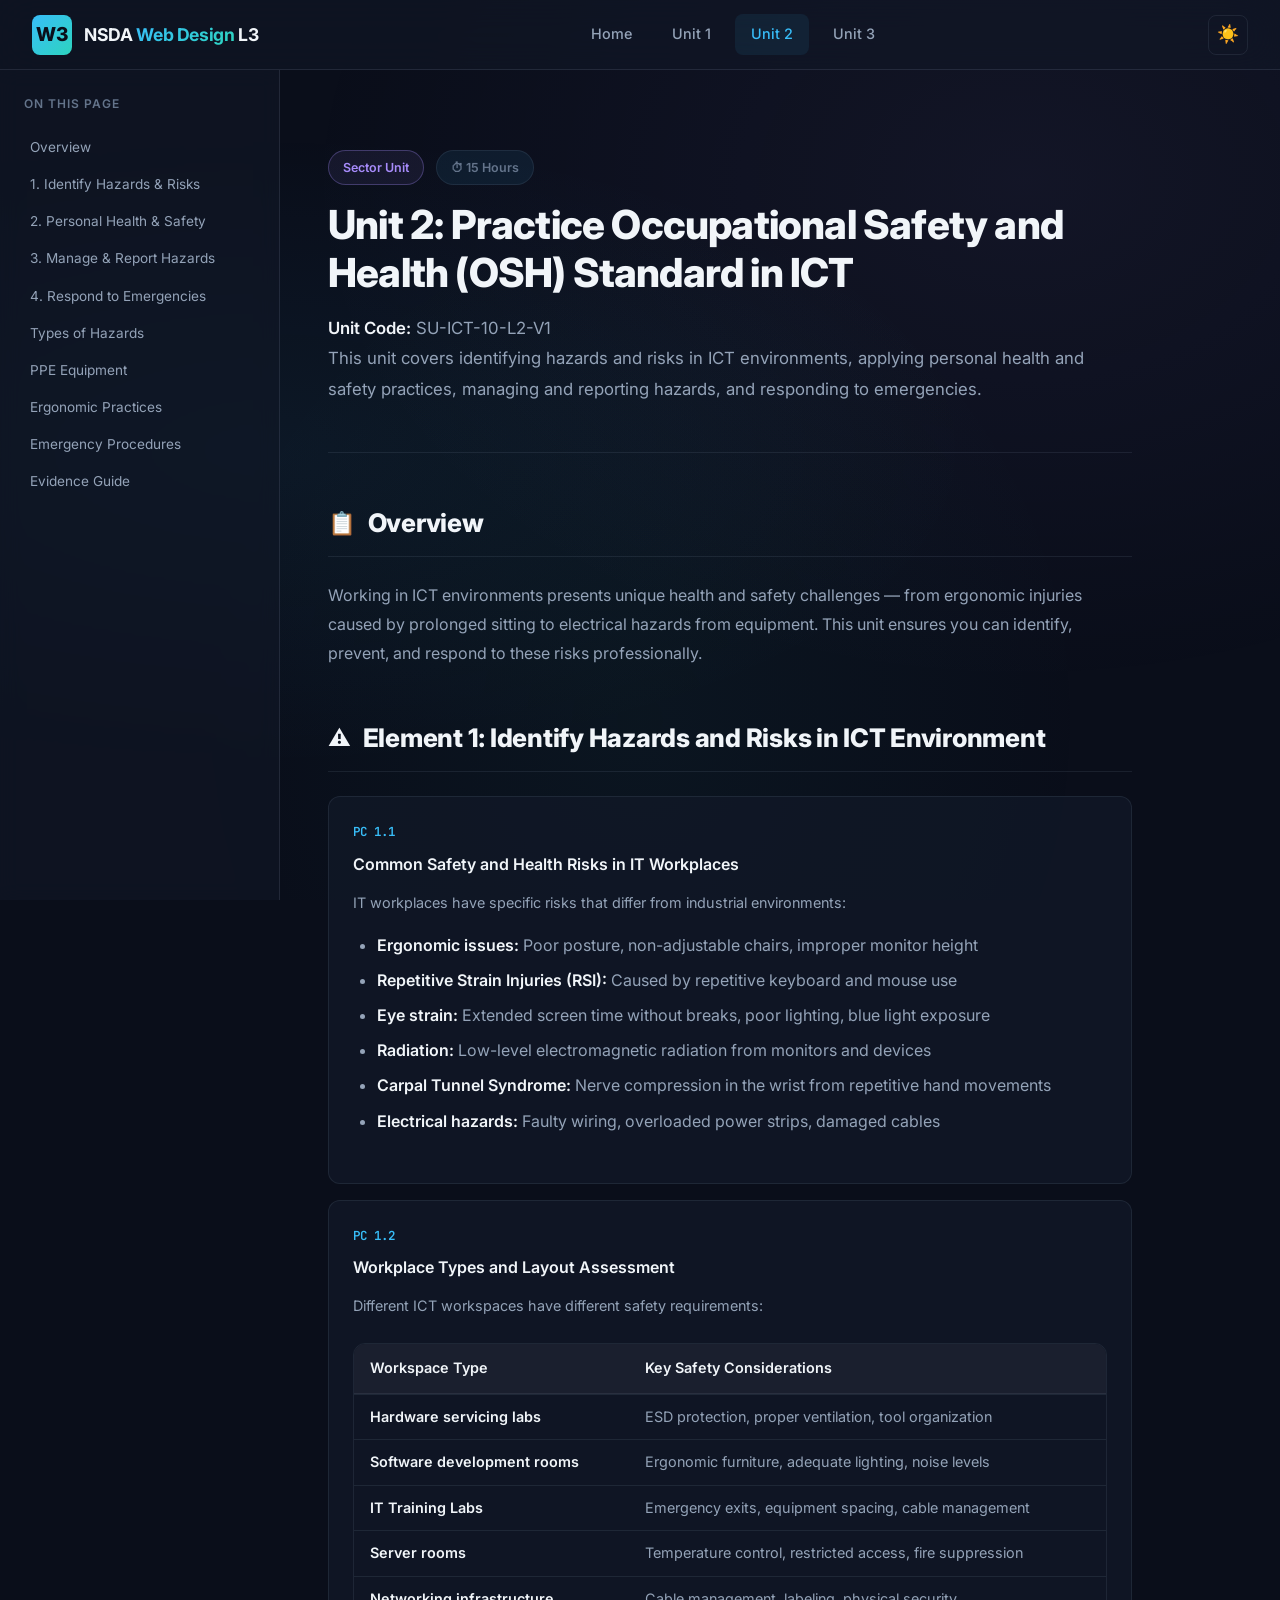
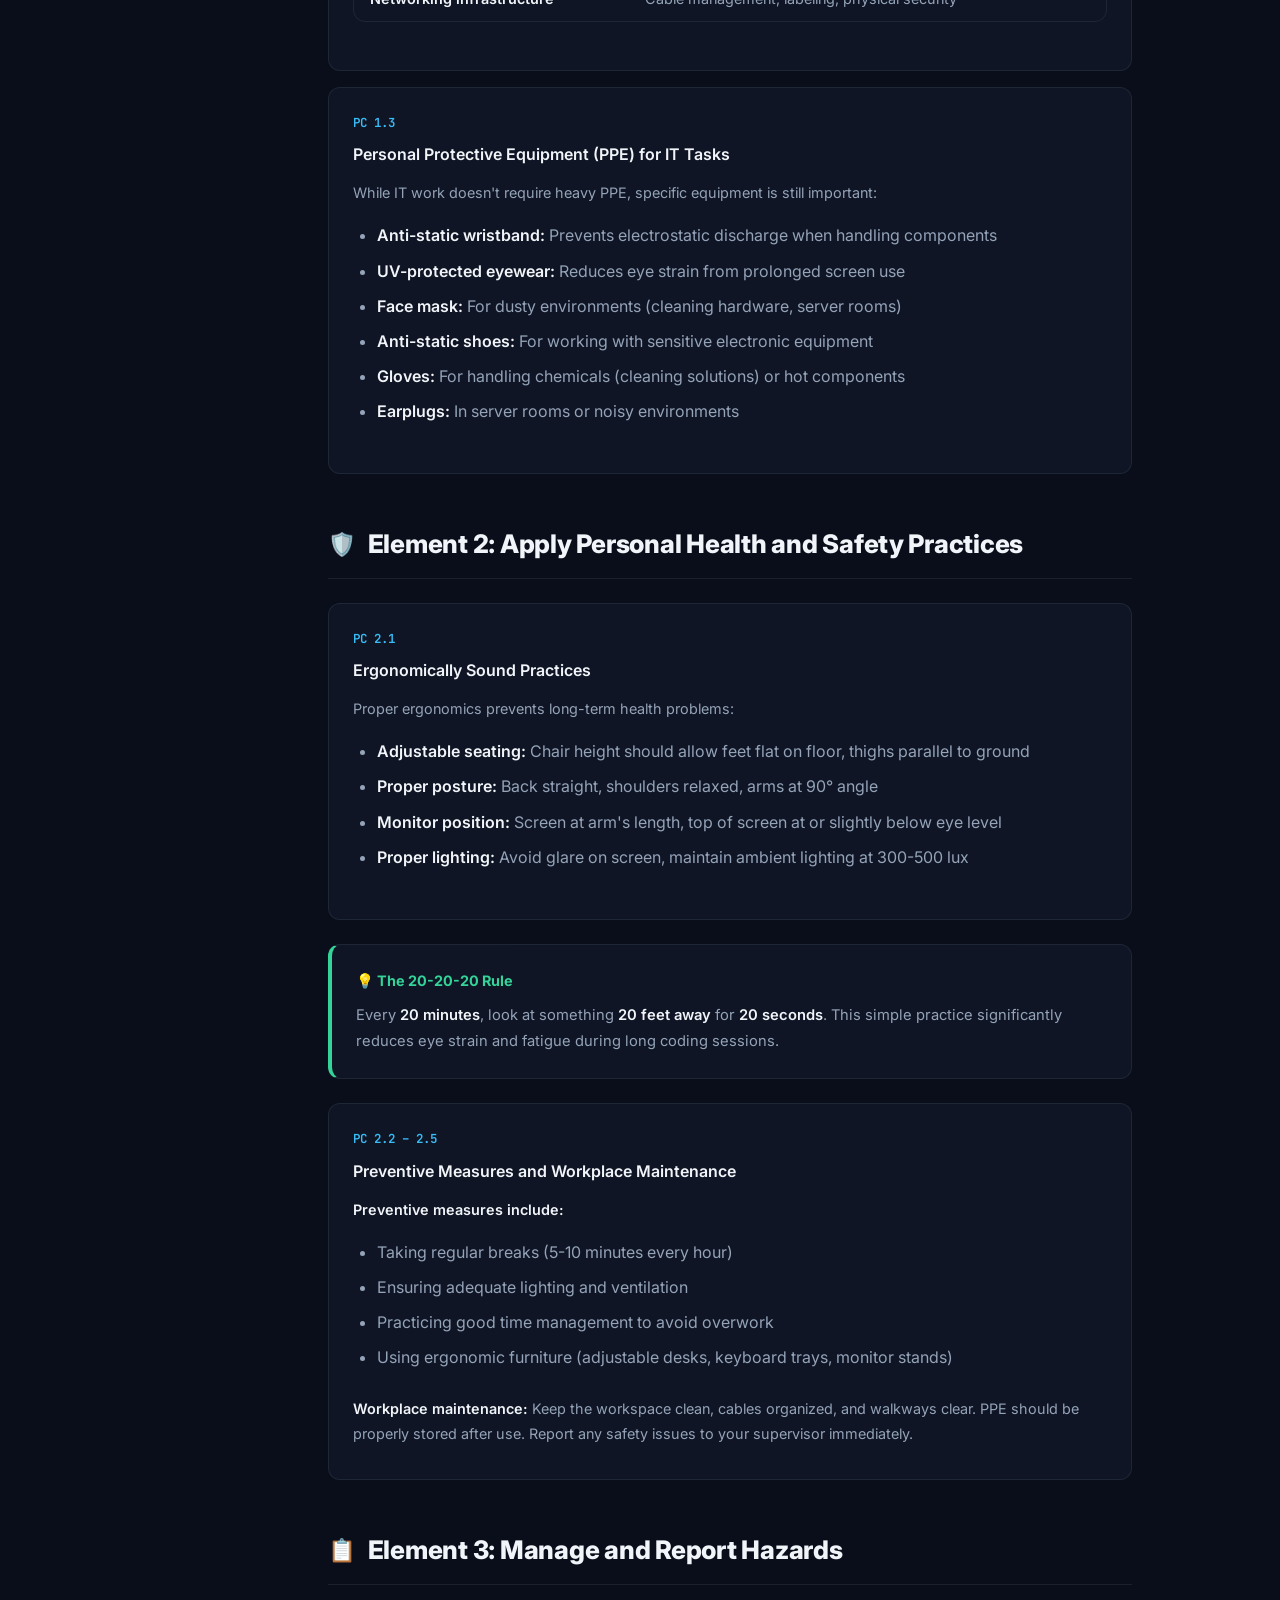
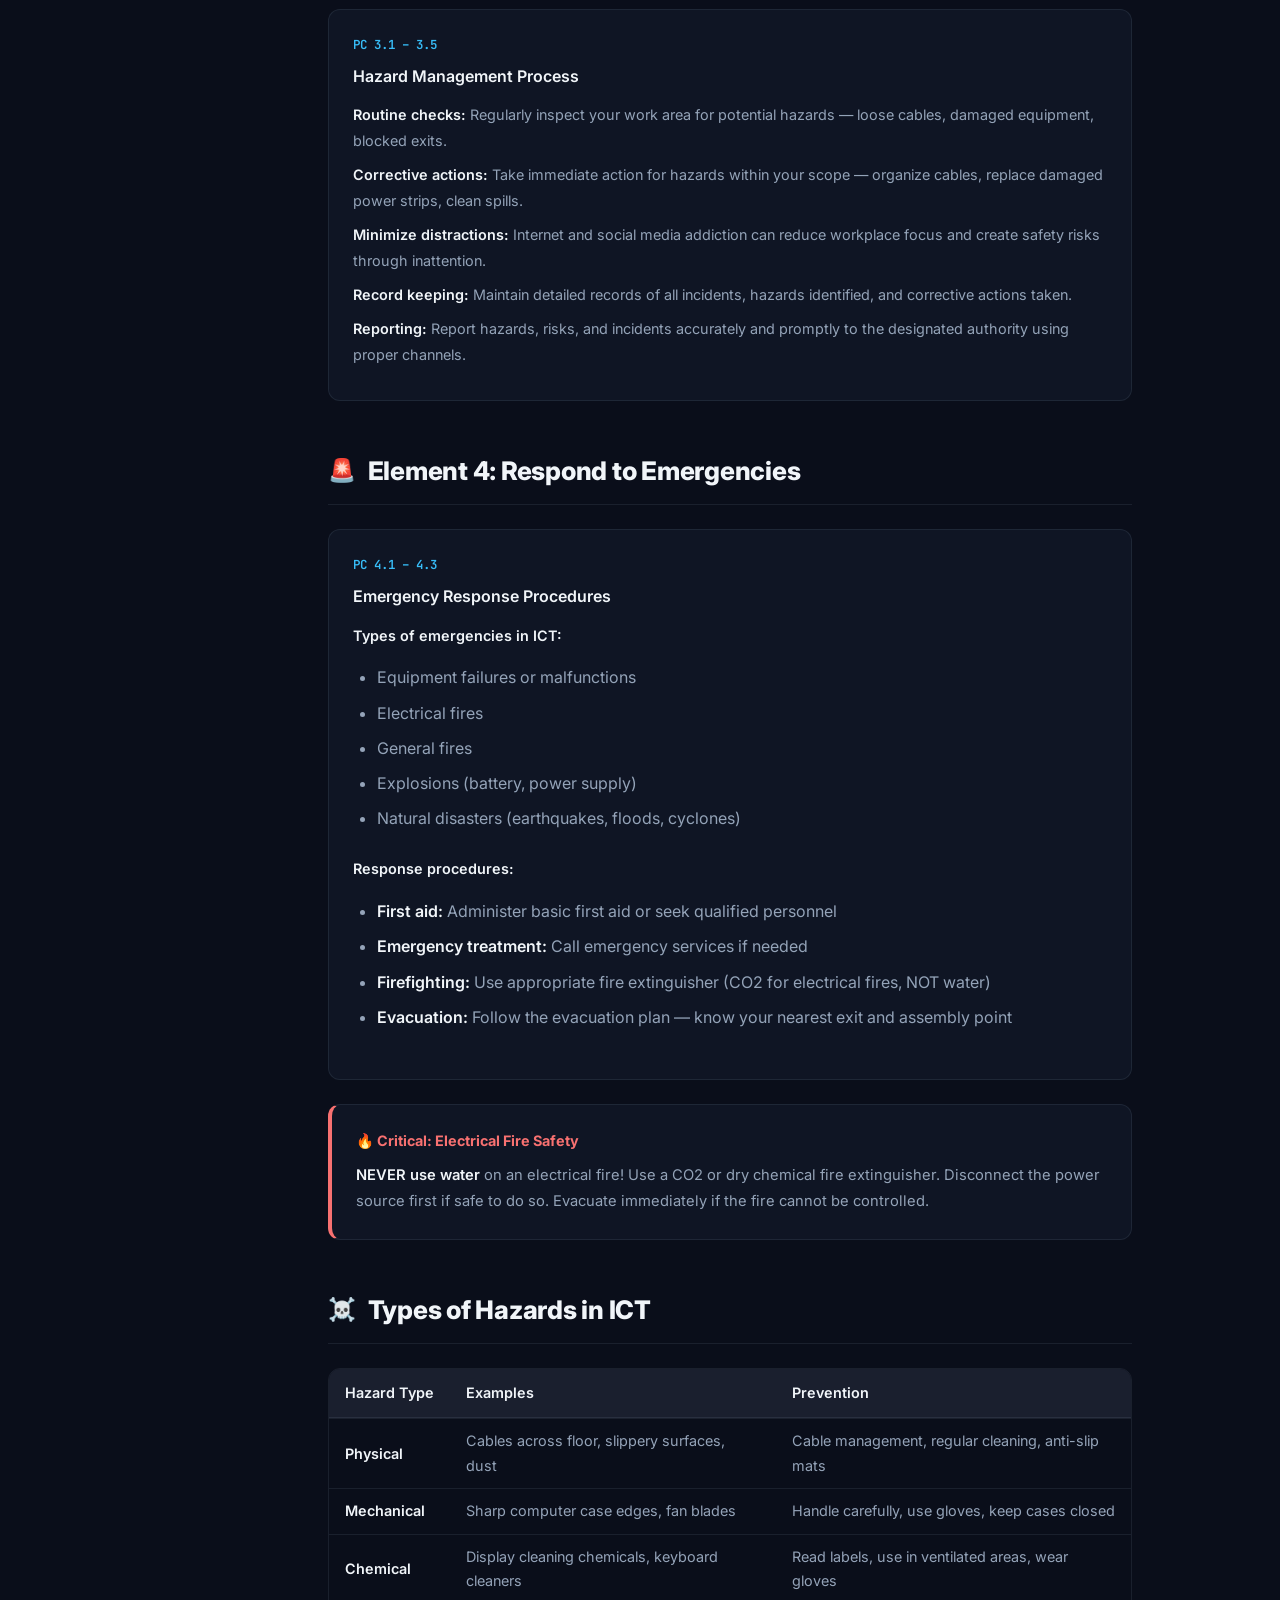
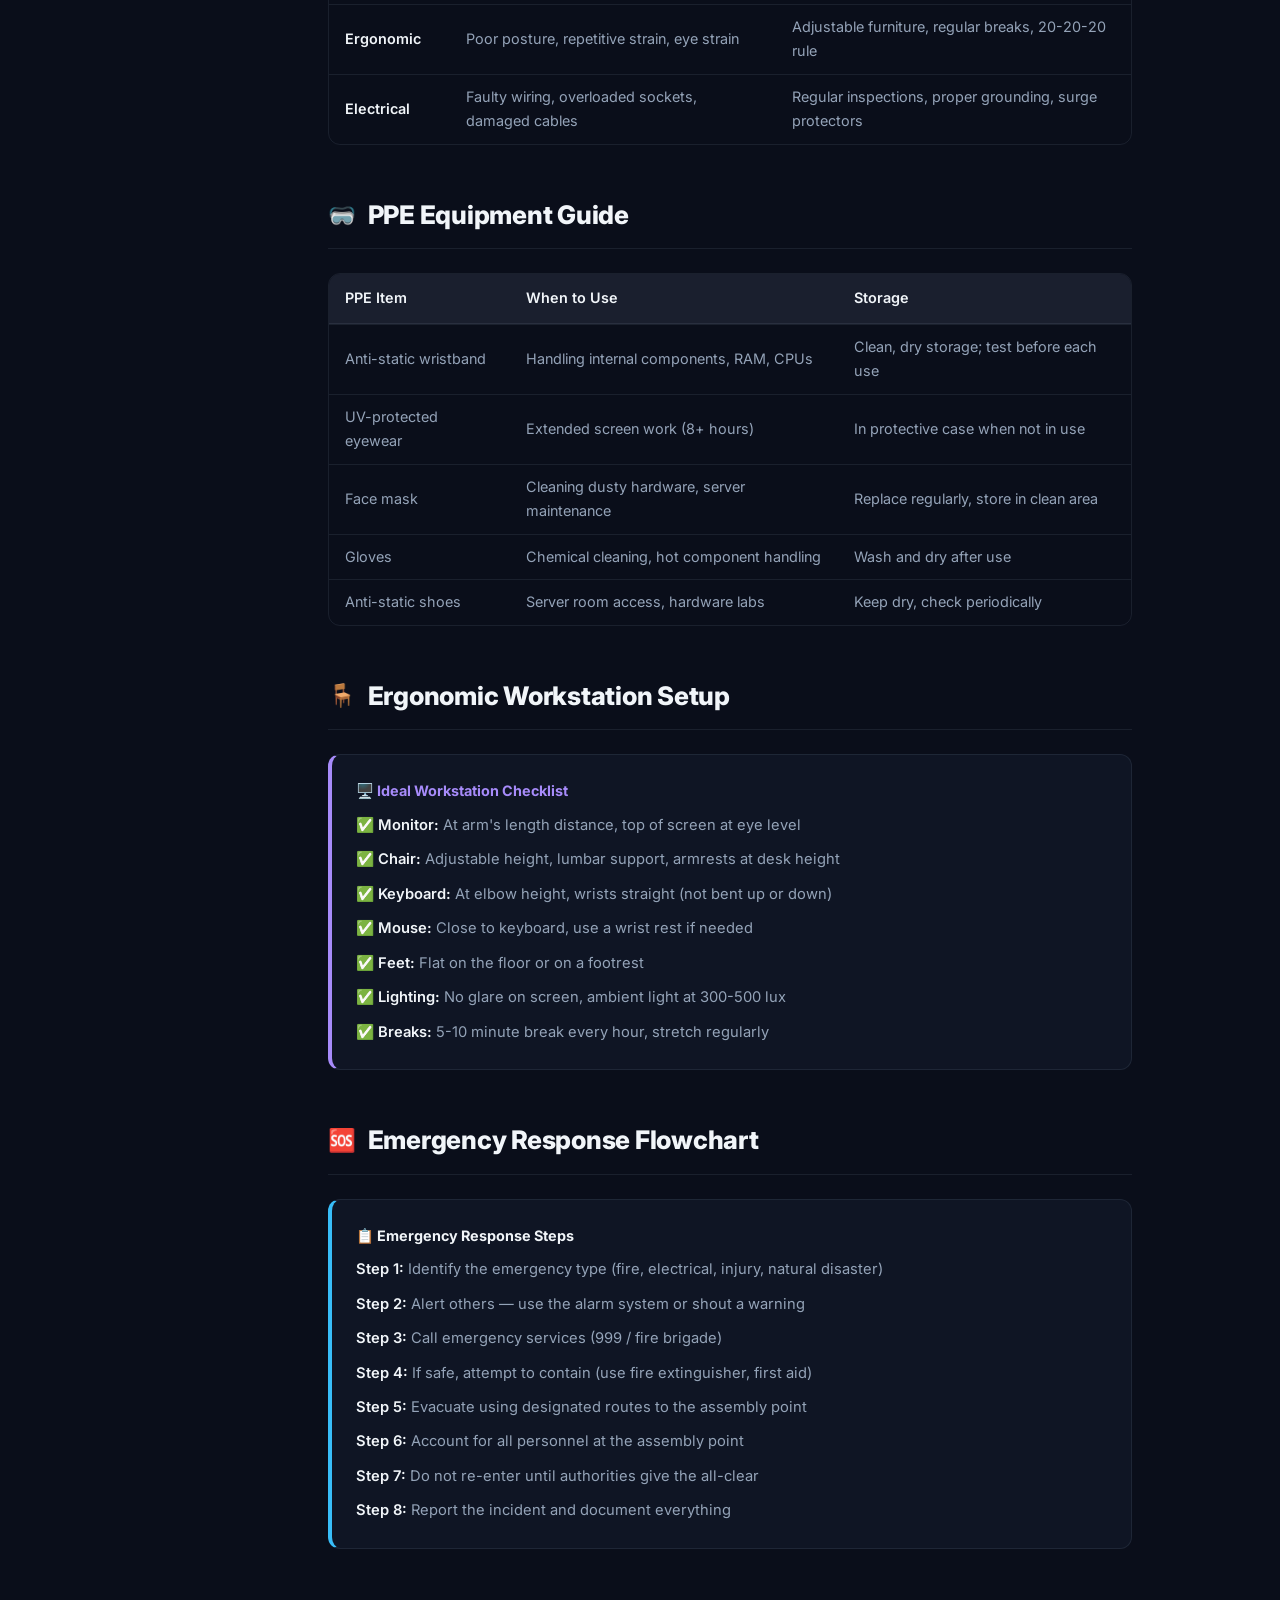
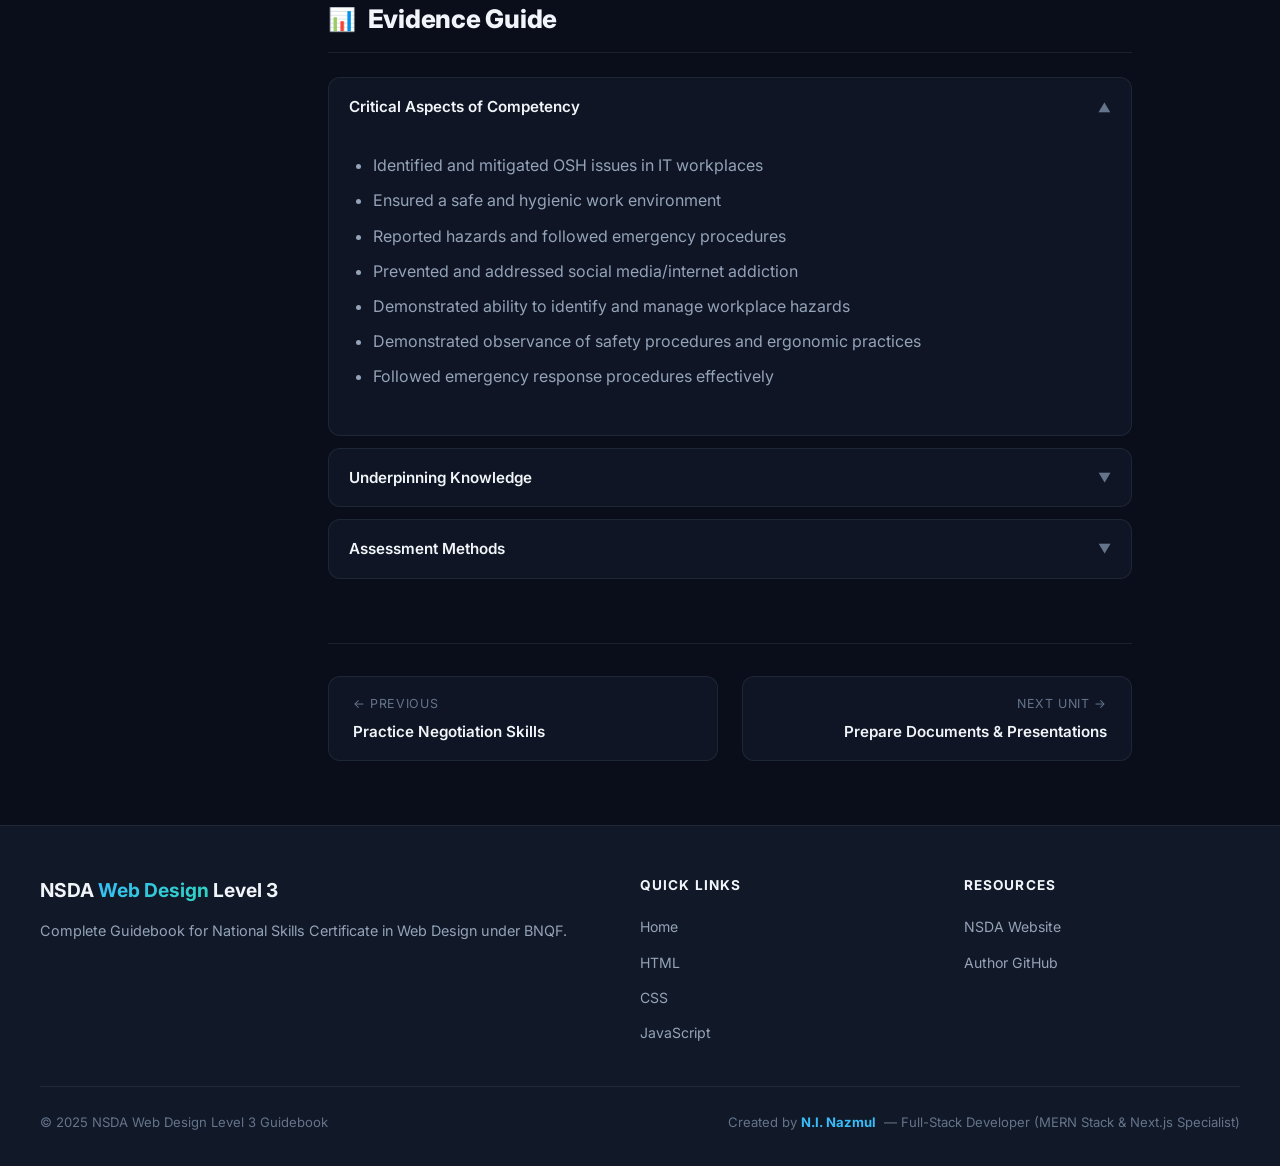
==== unit2-osh.html @ 0d79d7da "feat: initialize NSDA Web Design Level 3 course curriculum with modular HTML/CSS units and supportin" ====
<!DOCTYPE html>
<html lang="en" data-theme="dark">
<head>
  <meta charset="UTF-8">
  <meta name="viewport" content="width=device-width, initial-scale=1.0">
  <meta name="description" content="Unit 2: Practice OSH Standard in ICT — SU-ICT-10-L2-V1. Complete guide on occupational safety, hazards, PPE, and emergency response in ICT workplaces.">
  <title>Unit 2: Practice OSH Standard in ICT — NSDA Web Design L3</title>
  <link rel="stylesheet" href="styles.css">
</head>
<body>
<div id="scroll-progress"></div>
<header class="header">
  <a href="index.html" class="header-logo">
    <div class="header-logo-icon">W3</div>
    <div class="header-logo-text">NSDA <span>Web Design</span> L3</div>
  </a>
  <nav class="header-nav">
    <a href="index.html">Home</a>
    <a href="unit1-negotiation.html">Unit 1</a>
    <a href="unit2-osh.html" class="active">Unit 2</a>
    <a href="unit3-documents.html">Unit 3</a>
  </nav>
  <div style="display:flex;align-items:center;gap:8px;">
    <button class="theme-toggle" id="theme-toggle" aria-label="Toggle theme">🌙</button>
    <button class="hamburger" id="hamburger" aria-label="Menu"><span></span><span></span><span></span></button>
  </div>
</header>
<nav class="mobile-nav" id="mobile-nav">
  <a href="index.html">Home</a>
  <a href="unit1-negotiation.html">Unit 1: Negotiation</a>
  <a href="unit2-osh.html">Unit 2: OSH</a>
  <a href="unit3-documents.html">Unit 3: Documents</a>
  <a href="unit4-visual-design.html">Unit 4: Visual Design</a>
  <a href="unit5-environment.html">Unit 5: Environment</a>
  <a href="unit6-html.html">Unit 6: HTML</a>
  <a href="unit7-css.html">Unit 7: CSS</a>
  <a href="unit8-design-to-web.html">Unit 8: Design to Web</a>
  <a href="unit9-javascript.html">Unit 9: JavaScript</a>
</nav>

<div class="page-layout">
  <aside class="sidebar" id="sidebar">
    <div class="sidebar-title">On This Page</div>
    <nav class="sidebar-nav">
      <a href="#overview">Overview</a>
      <a href="#element1">1. Identify Hazards & Risks</a>
      <a href="#element2">2. Personal Health & Safety</a>
      <a href="#element3">3. Manage & Report Hazards</a>
      <a href="#element4">4. Respond to Emergencies</a>
      <a href="#hazards">Types of Hazards</a>
      <a href="#ppe">PPE Equipment</a>
      <a href="#ergonomics">Ergonomic Practices</a>
      <a href="#emergency">Emergency Procedures</a>
      <a href="#evidence">Evidence Guide</a>
    </nav>
  </aside>

  <div class="page-content">
    <div class="content">

      <div class="unit-header">
        <div class="unit-header-meta">
          <span class="unit-badge badge-sector">Sector Unit</span>
          <span class="unit-badge badge-hours">⏱ 15 Hours</span>
        </div>
        <h1>Unit 2: Practice Occupational Safety and Health (OSH) Standard in ICT</h1>
        <p class="unit-header-desc">
          <strong>Unit Code:</strong> SU-ICT-10-L2-V1<br>
          This unit covers identifying hazards and risks in ICT environments, applying personal health and safety practices, managing and reporting hazards, and responding to emergencies.
        </p>
      </div>

      <h2 id="overview"><span class="icon">📋</span> Overview</h2>
      <p>Working in ICT environments presents unique health and safety challenges — from ergonomic injuries caused by prolonged sitting to electrical hazards from equipment. This unit ensures you can identify, prevent, and respond to these risks professionally.</p>

      <h2 id="element1"><span class="icon">⚠️</span> Element 1: Identify Hazards and Risks in ICT Environment</h2>

      <div class="pc-card">
        <div class="pc-card-id">PC 1.1</div>
        <h4>Common Safety and Health Risks in IT Workplaces</h4>
        <p>IT workplaces have specific risks that differ from industrial environments:</p>
        <ul>
          <li><strong>Ergonomic issues:</strong> Poor posture, non-adjustable chairs, improper monitor height</li>
          <li><strong>Repetitive Strain Injuries (RSI):</strong> Caused by repetitive keyboard and mouse use</li>
          <li><strong>Eye strain:</strong> Extended screen time without breaks, poor lighting, blue light exposure</li>
          <li><strong>Radiation:</strong> Low-level electromagnetic radiation from monitors and devices</li>
          <li><strong>Carpal Tunnel Syndrome:</strong> Nerve compression in the wrist from repetitive hand movements</li>
          <li><strong>Electrical hazards:</strong> Faulty wiring, overloaded power strips, damaged cables</li>
        </ul>
      </div>

      <div class="pc-card">
        <div class="pc-card-id">PC 1.2</div>
        <h4>Workplace Types and Layout Assessment</h4>
        <p>Different ICT workspaces have different safety requirements:</p>
        <div class="table-wrapper">
          <table>
            <thead><tr><th>Workspace Type</th><th>Key Safety Considerations</th></tr></thead>
            <tbody>
              <tr><td><strong>Hardware servicing labs</strong></td><td>ESD protection, proper ventilation, tool organization</td></tr>
              <tr><td><strong>Software development rooms</strong></td><td>Ergonomic furniture, adequate lighting, noise levels</td></tr>
              <tr><td><strong>IT Training Labs</strong></td><td>Emergency exits, equipment spacing, cable management</td></tr>
              <tr><td><strong>Server rooms</strong></td><td>Temperature control, restricted access, fire suppression</td></tr>
              <tr><td><strong>Networking infrastructure</strong></td><td>Cable management, labeling, physical security</td></tr>
            </tbody>
          </table>
        </div>
      </div>

      <div class="pc-card">
        <div class="pc-card-id">PC 1.3</div>
        <h4>Personal Protective Equipment (PPE) for IT Tasks</h4>
        <p>While IT work doesn't require heavy PPE, specific equipment is still important:</p>
        <ul>
          <li><strong>Anti-static wristband:</strong> Prevents electrostatic discharge when handling components</li>
          <li><strong>UV-protected eyewear:</strong> Reduces eye strain from prolonged screen use</li>
          <li><strong>Face mask:</strong> For dusty environments (cleaning hardware, server rooms)</li>
          <li><strong>Anti-static shoes:</strong> For working with sensitive electronic equipment</li>
          <li><strong>Gloves:</strong> For handling chemicals (cleaning solutions) or hot components</li>
          <li><strong>Earplugs:</strong> In server rooms or noisy environments</li>
        </ul>
      </div>

      <h2 id="element2"><span class="icon">🛡️</span> Element 2: Apply Personal Health and Safety Practices</h2>

      <div class="pc-card">
        <div class="pc-card-id">PC 2.1</div>
        <h4>Ergonomically Sound Practices</h4>
        <p>Proper ergonomics prevents long-term health problems:</p>
        <ul>
          <li><strong>Adjustable seating:</strong> Chair height should allow feet flat on floor, thighs parallel to ground</li>
          <li><strong>Proper posture:</strong> Back straight, shoulders relaxed, arms at 90° angle</li>
          <li><strong>Monitor position:</strong> Screen at arm's length, top of screen at or slightly below eye level</li>
          <li><strong>Proper lighting:</strong> Avoid glare on screen, maintain ambient lighting at 300-500 lux</li>
        </ul>
      </div>

      <div class="info-box tip">
        <div class="info-box-title">💡 The 20-20-20 Rule</div>
        <p>Every <strong>20 minutes</strong>, look at something <strong>20 feet away</strong> for <strong>20 seconds</strong>. This simple practice significantly reduces eye strain and fatigue during long coding sessions.</p>
      </div>

      <div class="pc-card">
        <div class="pc-card-id">PC 2.2 – 2.5</div>
        <h4>Preventive Measures and Workplace Maintenance</h4>
        <p><strong>Preventive measures include:</strong></p>
        <ul>
          <li>Taking regular breaks (5-10 minutes every hour)</li>
          <li>Ensuring adequate lighting and ventilation</li>
          <li>Practicing good time management to avoid overwork</li>
          <li>Using ergonomic furniture (adjustable desks, keyboard trays, monitor stands)</li>
        </ul>
        <p><strong>Workplace maintenance:</strong> Keep the workspace clean, cables organized, and walkways clear. PPE should be properly stored after use. Report any safety issues to your supervisor immediately.</p>
      </div>

      <h2 id="element3"><span class="icon">📋</span> Element 3: Manage and Report Hazards</h2>

      <div class="pc-card">
        <div class="pc-card-id">PC 3.1 – 3.5</div>
        <h4>Hazard Management Process</h4>
        <p><strong>Routine checks:</strong> Regularly inspect your work area for potential hazards — loose cables, damaged equipment, blocked exits.</p>
        <p><strong>Corrective actions:</strong> Take immediate action for hazards within your scope — organize cables, replace damaged power strips, clean spills.</p>
        <p><strong>Minimize distractions:</strong> Internet and social media addiction can reduce workplace focus and create safety risks through inattention.</p>
        <p><strong>Record keeping:</strong> Maintain detailed records of all incidents, hazards identified, and corrective actions taken.</p>
        <p><strong>Reporting:</strong> Report hazards, risks, and incidents accurately and promptly to the designated authority using proper channels.</p>
      </div>

      <h2 id="element4"><span class="icon">🚨</span> Element 4: Respond to Emergencies</h2>

      <div class="pc-card">
        <div class="pc-card-id">PC 4.1 – 4.3</div>
        <h4>Emergency Response Procedures</h4>
        <p><strong>Types of emergencies in ICT:</strong></p>
        <ul>
          <li>Equipment failures or malfunctions</li>
          <li>Electrical fires</li>
          <li>General fires</li>
          <li>Explosions (battery, power supply)</li>
          <li>Natural disasters (earthquakes, floods, cyclones)</li>
        </ul>
        <p><strong>Response procedures:</strong></p>
        <ul>
          <li><strong>First aid:</strong> Administer basic first aid or seek qualified personnel</li>
          <li><strong>Emergency treatment:</strong> Call emergency services if needed</li>
          <li><strong>Firefighting:</strong> Use appropriate fire extinguisher (CO2 for electrical fires, NOT water)</li>
          <li><strong>Evacuation:</strong> Follow the evacuation plan — know your nearest exit and assembly point</li>
        </ul>
      </div>

      <div class="info-box important">
        <div class="info-box-title">🔥 Critical: Electrical Fire Safety</div>
        <p><strong>NEVER use water</strong> on an electrical fire! Use a CO2 or dry chemical fire extinguisher. Disconnect the power source first if safe to do so. Evacuate immediately if the fire cannot be controlled.</p>
      </div>

      <h2 id="hazards"><span class="icon">☠️</span> Types of Hazards in ICT</h2>
      <div class="table-wrapper">
        <table>
          <thead><tr><th>Hazard Type</th><th>Examples</th><th>Prevention</th></tr></thead>
          <tbody>
            <tr><td><strong>Physical</strong></td><td>Cables across floor, slippery surfaces, dust</td><td>Cable management, regular cleaning, anti-slip mats</td></tr>
            <tr><td><strong>Mechanical</strong></td><td>Sharp computer case edges, fan blades</td><td>Handle carefully, use gloves, keep cases closed</td></tr>
            <tr><td><strong>Chemical</strong></td><td>Display cleaning chemicals, keyboard cleaners</td><td>Read labels, use in ventilated areas, wear gloves</td></tr>
            <tr><td><strong>Ergonomic</strong></td><td>Poor posture, repetitive strain, eye strain</td><td>Adjustable furniture, regular breaks, 20-20-20 rule</td></tr>
            <tr><td><strong>Electrical</strong></td><td>Faulty wiring, overloaded sockets, damaged cables</td><td>Regular inspections, proper grounding, surge protectors</td></tr>
          </tbody>
        </table>
      </div>

      <h2 id="ppe"><span class="icon">🥽</span> PPE Equipment Guide</h2>
      <div class="table-wrapper">
        <table>
          <thead><tr><th>PPE Item</th><th>When to Use</th><th>Storage</th></tr></thead>
          <tbody>
            <tr><td>Anti-static wristband</td><td>Handling internal components, RAM, CPUs</td><td>Clean, dry storage; test before each use</td></tr>
            <tr><td>UV-protected eyewear</td><td>Extended screen work (8+ hours)</td><td>In protective case when not in use</td></tr>
            <tr><td>Face mask</td><td>Cleaning dusty hardware, server maintenance</td><td>Replace regularly, store in clean area</td></tr>
            <tr><td>Gloves</td><td>Chemical cleaning, hot component handling</td><td>Wash and dry after use</td></tr>
            <tr><td>Anti-static shoes</td><td>Server room access, hardware labs</td><td>Keep dry, check periodically</td></tr>
          </tbody>
        </table>
      </div>

      <h2 id="ergonomics"><span class="icon">🪑</span> Ergonomic Workstation Setup</h2>
      <div class="info-box example">
        <div class="info-box-title">🖥️ Ideal Workstation Checklist</div>
        <p>✅ <strong>Monitor:</strong> At arm's length distance, top of screen at eye level</p>
        <p>✅ <strong>Chair:</strong> Adjustable height, lumbar support, armrests at desk height</p>
        <p>✅ <strong>Keyboard:</strong> At elbow height, wrists straight (not bent up or down)</p>
        <p>✅ <strong>Mouse:</strong> Close to keyboard, use a wrist rest if needed</p>
        <p>✅ <strong>Feet:</strong> Flat on the floor or on a footrest</p>
        <p>✅ <strong>Lighting:</strong> No glare on screen, ambient light at 300-500 lux</p>
        <p>✅ <strong>Breaks:</strong> 5-10 minute break every hour, stretch regularly</p>
      </div>

      <h2 id="emergency"><span class="icon">🆘</span> Emergency Response Flowchart</h2>
      <div class="info-box">
        <div class="info-box-title">📋 Emergency Response Steps</div>
        <p><strong>Step 1:</strong> Identify the emergency type (fire, electrical, injury, natural disaster)</p>
        <p><strong>Step 2:</strong> Alert others — use the alarm system or shout a warning</p>
        <p><strong>Step 3:</strong> Call emergency services (999 / fire brigade)</p>
        <p><strong>Step 4:</strong> If safe, attempt to contain (use fire extinguisher, first aid)</p>
        <p><strong>Step 5:</strong> Evacuate using designated routes to the assembly point</p>
        <p><strong>Step 6:</strong> Account for all personnel at the assembly point</p>
        <p><strong>Step 7:</strong> Do not re-enter until authorities give the all-clear</p>
        <p><strong>Step 8:</strong> Report the incident and document everything</p>
      </div>

      <h2 id="evidence"><span class="icon">📊</span> Evidence Guide</h2>
      <div class="accordion">
        <div class="accordion-item open">
          <div class="accordion-header"><span>Critical Aspects of Competency</span><span class="arrow">▼</span></div>
          <div class="accordion-body"><div class="accordion-body-inner">
            <ul>
              <li>Identified and mitigated OSH issues in IT workplaces</li>
              <li>Ensured a safe and hygienic work environment</li>
              <li>Reported hazards and followed emergency procedures</li>
              <li>Prevented and addressed social media/internet addiction</li>
              <li>Demonstrated ability to identify and manage workplace hazards</li>
              <li>Demonstrated observance of safety procedures and ergonomic practices</li>
              <li>Followed emergency response procedures effectively</li>
            </ul>
          </div></div>
        </div>
        <div class="accordion-item">
          <div class="accordion-header"><span>Underpinning Knowledge</span><span class="arrow">▼</span></div>
          <div class="accordion-body"><div class="accordion-body-inner">
            <ul>
              <li>OSH policies, regulations, and standards for IT workplaces</li>
              <li>Common hazards in IT environments</li>
              <li>Emergency response procedures and safety protocols</li>
              <li>Principles of Occupational Safety and Health (OSH)</li>
              <li>Workplace safety regulations and organizational policies</li>
            </ul>
          </div></div>
        </div>
        <div class="accordion-item">
          <div class="accordion-header"><span>Assessment Methods</span><span class="arrow">▼</span></div>
          <div class="accordion-body"><div class="accordion-body-inner">
            <ul>
              <li>Written Test</li>
              <li>Demonstration with oral questioning</li>
              <li>On-the-job observation</li>
            </ul>
          </div></div>
        </div>
      </div>

      <div class="unit-nav">
        <a href="unit1-negotiation.html">
          <span class="unit-nav-label">← Previous</span>
          <span class="unit-nav-title">Practice Negotiation Skills</span>
        </a>
        <a href="unit3-documents.html">
          <span class="unit-nav-label">Next Unit →</span>
          <span class="unit-nav-title">Prepare Documents & Presentations</span>
        </a>
      </div>

    </div>
  </div>
</div>

<footer class="footer">
  <div class="footer-content">
    <div class="footer-brand">
      <h3>NSDA <span>Web Design</span> Level 3</h3>
      <p>Complete Guidebook for National Skills Certificate in Web Design under BNQF.</p>
    </div>
    <div><h4>Quick Links</h4><ul class="footer-links"><li><a href="index.html">Home</a></li><li><a href="unit6-html.html">HTML</a></li><li><a href="unit7-css.html">CSS</a></li><li><a href="unit9-javascript.html">JavaScript</a></li></ul></div>
    <div><h4>Resources</h4><ul class="footer-links"><li><a href="https://nsda.gov.bd" target="_blank">NSDA Website</a></li><li><a href="https://github.com/ninazmul" target="_blank">Author GitHub</a></li></ul></div>
  </div>
  <div class="footer-bottom">
    <span>© 2025 NSDA Web Design Level 3 Guidebook</span>
    <div class="footer-author">
      <span>Created by <a href="https://github.com/ninazmul" target="_blank"><strong>N.I. Nazmul</strong></a></span>
      <span>— Full-Stack Developer (MERN Stack & Next.js Specialist)</span>
    </div>
  </div>
</footer>
<button class="back-to-top" id="back-to-top" aria-label="Back to top">↑</button>
<script src="script.js"></script>
</body>
</html>
---- styles.css ----
/* ============================================
   NSDA Web Design Level 3 — Guidebook
   Design System & Styles
   Author: N.I. Nazmul
   ============================================ */

@import url('https://fonts.googleapis.com/css2?family=Inter:wght@300;400;500;600;700;800;900&family=JetBrains+Mono:wght@400;500;600&display=swap');

/* --- CSS Custom Properties (Design Tokens) --- */
:root {
  /* Colors - Dark Theme */
  --bg-primary: #0a0e1a;
  --bg-secondary: #111827;
  --bg-card: rgba(17, 24, 39, 0.8);
  --bg-glass: rgba(17, 24, 39, 0.6);
  --bg-code: #1a1f2e;
  --bg-hover: rgba(56, 189, 248, 0.08);

  --text-primary: #f1f5f9;
  --text-secondary: #94a3b8;
  --text-muted: #64748b;
  --text-code: #e2e8f0;

  --accent-cyan: #38bdf8;
  --accent-teal: #2dd4bf;
  --accent-amber: #fbbf24;
  --accent-purple: #a78bfa;
  --accent-pink: #f472b6;
  --accent-green: #34d399;
  --accent-red: #f87171;
  --accent-orange: #fb923c;

  --gradient-primary: linear-gradient(135deg, #38bdf8, #2dd4bf);
  --gradient-hero: linear-gradient(135deg, #0f172a 0%, #1e1b4b 50%, #0f172a 100%);
  --gradient-card: linear-gradient(135deg, rgba(56, 189, 248, 0.1), rgba(45, 212, 191, 0.05));
  --gradient-accent: linear-gradient(90deg, #38bdf8, #a78bfa, #f472b6);

  --border-color: rgba(148, 163, 184, 0.12);
  --border-glass: rgba(148, 163, 184, 0.15);

  --shadow-sm: 0 2px 8px rgba(0, 0, 0, 0.3);
  --shadow-md: 0 4px 20px rgba(0, 0, 0, 0.4);
  --shadow-lg: 0 8px 40px rgba(0, 0, 0, 0.5);
  --shadow-glow: 0 0 30px rgba(56, 189, 248, 0.15);

  --radius-sm: 8px;
  --radius-md: 12px;
  --radius-lg: 16px;
  --radius-xl: 24px;

  --font-body: 'Inter', -apple-system, BlinkMacSystemFont, sans-serif;
  --font-mono: 'JetBrains Mono', 'Fira Code', monospace;

  --transition-fast: 0.2s ease;
  --transition-normal: 0.3s ease;
  --transition-slow: 0.5s ease;

  --sidebar-width: 280px;
  --header-height: 70px;
}

/* Light theme overrides */
[data-theme="light"] {
  --bg-primary: #f8fafc;
  --bg-secondary: #ffffff;
  --bg-card: rgba(255, 255, 255, 0.9);
  --bg-glass: rgba(255, 255, 255, 0.7);
  --bg-code: #f1f5f9;
  --bg-hover: rgba(56, 189, 248, 0.06);

  --text-primary: #0f172a;
  --text-secondary: #475569;
  --text-muted: #94a3b8;
  --text-code: #1e293b;

  --border-color: rgba(148, 163, 184, 0.25);
  --border-glass: rgba(148, 163, 184, 0.2);

  --shadow-sm: 0 2px 8px rgba(0, 0, 0, 0.06);
  --shadow-md: 0 4px 20px rgba(0, 0, 0, 0.08);
  --shadow-lg: 0 8px 40px rgba(0, 0, 0, 0.1);
  --shadow-glow: 0 0 30px rgba(56, 189, 248, 0.08);

  --gradient-hero: linear-gradient(135deg, #f8fafc 0%, #e0e7ff 50%, #f8fafc 100%);
}

/* --- Reset & Base --- */
*,
*::before,
*::after {
  margin: 0;
  padding: 0;
  box-sizing: border-box;
}

html {
  scroll-behavior: smooth;
  font-size: 16px;
  scroll-padding-top: calc(var(--header-height) + 20px);
}

body {
  font-family: var(--font-body);
  background: var(--bg-primary);
  color: var(--text-primary);
  line-height: 1.7;
  min-height: 100vh;
  overflow-x: hidden;
  -webkit-font-smoothing: antialiased;
}

/* Animated background */
body::before {
  content: '';
  position: fixed;
  top: 0;
  left: 0;
  width: 100%;
  height: 100%;
  background:
    radial-gradient(ellipse at 20% 50%, rgba(56, 189, 248, 0.06) 0%, transparent 50%),
    radial-gradient(ellipse at 80% 20%, rgba(167, 139, 250, 0.06) 0%, transparent 50%),
    radial-gradient(ellipse at 50% 80%, rgba(45, 212, 191, 0.04) 0%, transparent 50%);
  pointer-events: none;
  z-index: 0;
}

/* --- Scroll Progress Bar --- */
#scroll-progress {
  position: fixed;
  top: 0;
  left: 0;
  height: 3px;
  background: var(--gradient-primary);
  z-index: 10000;
  transition: width 0.1s linear;
  border-radius: 0 2px 2px 0;
}

/* --- Header / Navigation --- */
.header {
  position: fixed;
  top: 0;
  left: 0;
  right: 0;
  height: var(--header-height);
  background: var(--bg-glass);
  backdrop-filter: blur(20px);
  -webkit-backdrop-filter: blur(20px);
  border-bottom: 1px solid var(--border-glass);
  z-index: 1000;
  display: flex;
  align-items: center;
  justify-content: space-between;
  padding: 0 2rem;
}

.header-logo {
  display: flex;
  align-items: center;
  gap: 12px;
  text-decoration: none;
  color: var(--text-primary);
}

.header-logo-icon {
  width: 40px;
  height: 40px;
  background: var(--gradient-primary);
  border-radius: var(--radius-sm);
  display: flex;
  align-items: center;
  justify-content: center;
  font-size: 1.2rem;
  font-weight: 800;
  color: #0a0e1a;
}

.header-logo-text {
  font-size: 1.1rem;
  font-weight: 700;
  letter-spacing: -0.02em;
}

.header-logo-text span {
  background: var(--gradient-primary);
  -webkit-background-clip: text;
  -webkit-text-fill-color: transparent;
  background-clip: text;
}

.header-nav {
  display: flex;
  align-items: center;
  gap: 8px;
}

.header-nav a {
  color: var(--text-secondary);
  text-decoration: none;
  padding: 8px 16px;
  border-radius: var(--radius-sm);
  font-size: 0.9rem;
  font-weight: 500;
  transition: all var(--transition-fast);
}

.header-nav a:hover,
.header-nav a.active {
  color: var(--accent-cyan);
  background: var(--bg-hover);
}

.theme-toggle {
  width: 40px;
  height: 40px;
  border: 1px solid var(--border-color);
  border-radius: var(--radius-sm);
  background: transparent;
  color: var(--text-secondary);
  cursor: pointer;
  display: flex;
  align-items: center;
  justify-content: center;
  font-size: 1.1rem;
  transition: all var(--transition-fast);
}

.theme-toggle:hover {
  border-color: var(--accent-cyan);
  color: var(--accent-cyan);
  background: var(--bg-hover);
}

.hamburger {
  display: none;
  flex-direction: column;
  gap: 5px;
  background: none;
  border: none;
  cursor: pointer;
  padding: 8px;
}

.hamburger span {
  width: 24px;
  height: 2px;
  background: var(--text-primary);
  border-radius: 2px;
  transition: all var(--transition-normal);
}

/* --- Mobile Nav --- */
.mobile-nav {
  display: none;
  position: fixed;
  top: var(--header-height);
  left: 0;
  right: 0;
  background: var(--bg-glass);
  backdrop-filter: blur(20px);
  -webkit-backdrop-filter: blur(20px);
  border-bottom: 1px solid var(--border-glass);
  padding: 1rem;
  z-index: 999;
  flex-direction: column;
  gap: 4px;
}

.mobile-nav.active {
  display: flex;
}

.mobile-nav a {
  color: var(--text-secondary);
  text-decoration: none;
  padding: 12px 16px;
  border-radius: var(--radius-sm);
  font-size: 0.95rem;
  font-weight: 500;
  transition: all var(--transition-fast);
}

.mobile-nav a:hover {
  color: var(--accent-cyan);
  background: var(--bg-hover);
}

/* --- Main Layout --- */
.main-content {
  margin-top: var(--header-height);
  position: relative;
  z-index: 1;
}

/* --- Unit Page Layout (with sidebar) --- */
.page-layout {
  display: flex;
  margin-top: var(--header-height);
  min-height: calc(100vh - var(--header-height));
  position: relative;
  z-index: 1;
}

.sidebar {
  width: var(--sidebar-width);
  position: fixed;
  top: var(--header-height);
  left: 0;
  bottom: 0;
  overflow-y: auto;
  padding: 1.5rem 1rem;
  background: var(--bg-glass);
  backdrop-filter: blur(10px);
  border-right: 1px solid var(--border-glass);
  z-index: 100;
}

.sidebar::-webkit-scrollbar {
  width: 4px;
}

.sidebar::-webkit-scrollbar-thumb {
  background: var(--border-color);
  border-radius: 4px;
}

.sidebar-title {
  font-size: 0.75rem;
  font-weight: 600;
  text-transform: uppercase;
  letter-spacing: 0.08em;
  color: var(--text-muted);
  margin-bottom: 1rem;
  padding: 0 0.5rem;
}

.sidebar-nav a {
  display: block;
  color: var(--text-secondary);
  text-decoration: none;
  padding: 8px 12px;
  border-radius: var(--radius-sm);
  font-size: 0.85rem;
  line-height: 1.4;
  margin-bottom: 2px;
  transition: all var(--transition-fast);
  border-left: 2px solid transparent;
}

.sidebar-nav a:hover {
  color: var(--text-primary);
  background: var(--bg-hover);
  border-left-color: var(--accent-cyan);
}

.sidebar-nav a.active {
  color: var(--accent-cyan);
  background: var(--bg-hover);
  border-left-color: var(--accent-cyan);
  font-weight: 500;
}

.sidebar-nav a.sub-link {
  padding-left: 28px;
  font-size: 0.82rem;
}

.page-content {
  flex: 1;
  margin-left: var(--sidebar-width);
  padding: 2rem 3rem 4rem;
  max-width: 900px;
}

/* --- Hero Section (Home) --- */
.hero {
  padding: 6rem 2rem 4rem;
  text-align: center;
  background: var(--gradient-hero);
  position: relative;
  overflow: hidden;
}

.hero::before {
  content: '';
  position: absolute;
  top: -50%;
  left: -50%;
  width: 200%;
  height: 200%;
  background: radial-gradient(circle at 30% 40%, rgba(56, 189, 248, 0.08) 0%, transparent 40%),
              radial-gradient(circle at 70% 60%, rgba(167, 139, 250, 0.06) 0%, transparent 40%);
  animation: heroGlow 15s ease-in-out infinite alternate;
}

@keyframes heroGlow {
  0% { transform: translate(0, 0); }
  100% { transform: translate(-5%, 5%); }
}

.hero-badge {
  display: inline-flex;
  align-items: center;
  gap: 8px;
  background: var(--bg-glass);
  backdrop-filter: blur(10px);
  border: 1px solid var(--border-glass);
  padding: 8px 20px;
  border-radius: 50px;
  font-size: 0.85rem;
  color: var(--accent-cyan);
  font-weight: 500;
  margin-bottom: 2rem;
  position: relative;
}

.hero-badge::before {
  content: '';
  width: 8px;
  height: 8px;
  background: var(--accent-green);
  border-radius: 50%;
  animation: pulse 2s ease-in-out infinite;
}

@keyframes pulse {
  0%, 100% { opacity: 1; transform: scale(1); }
  50% { opacity: 0.5; transform: scale(1.3); }
}

.hero h1 {
  font-size: clamp(2.5rem, 6vw, 4rem);
  font-weight: 900;
  letter-spacing: -0.03em;
  line-height: 1.1;
  margin-bottom: 1.5rem;
  position: relative;
}

.hero h1 .gradient-text {
  background: var(--gradient-accent);
  -webkit-background-clip: text;
  -webkit-text-fill-color: transparent;
  background-clip: text;
  background-size: 200% auto;
  animation: shimmer 4s linear infinite;
}

@keyframes shimmer {
  0% { background-position: 0% center; }
  100% { background-position: 200% center; }
}

.hero-subtitle {
  font-size: 1.2rem;
  color: var(--text-secondary);
  max-width: 650px;
  margin: 0 auto 2rem;
  line-height: 1.6;
  position: relative;
}

.hero-stats {
  display: flex;
  justify-content: center;
  gap: 3rem;
  margin-top: 3rem;
  position: relative;
}

.hero-stat {
  text-align: center;
}

.hero-stat-value {
  font-size: 2.5rem;
  font-weight: 800;
  background: var(--gradient-primary);
  -webkit-background-clip: text;
  -webkit-text-fill-color: transparent;
  background-clip: text;
}

.hero-stat-label {
  font-size: 0.85rem;
  color: var(--text-muted);
  margin-top: 4px;
}

/* Author info card in hero */
.author-card {
  display: inline-flex;
  align-items: center;
  gap: 16px;
  background: var(--bg-glass);
  backdrop-filter: blur(10px);
  border: 1px solid var(--border-glass);
  padding: 16px 28px;
  border-radius: var(--radius-lg);
  margin-top: 2.5rem;
  position: relative;
  transition: all var(--transition-normal);
}

.author-card:hover {
  border-color: var(--accent-cyan);
  box-shadow: var(--shadow-glow);
}

.author-avatar {
  width: 48px;
  height: 48px;
  background: var(--gradient-primary);
  border-radius: 50%;
  display: flex;
  align-items: center;
  justify-content: center;
  font-size: 1.3rem;
  font-weight: 800;
  color: #0a0e1a;
  flex-shrink: 0;
}

.author-info {
  text-align: left;
}

.author-name {
  font-weight: 700;
  font-size: 1rem;
  color: var(--text-primary);
}

.author-role {
  font-size: 0.82rem;
  color: var(--text-muted);
}

.author-link {
  color: var(--accent-cyan);
  text-decoration: none;
  font-size: 0.82rem;
  transition: color var(--transition-fast);
}

.author-link:hover {
  color: var(--accent-teal);
}

/* --- Section Styles --- */
.section {
  padding: 5rem 2rem;
}

.section-header {
  text-align: center;
  margin-bottom: 3rem;
}

.section-label {
  display: inline-block;
  font-size: 0.8rem;
  font-weight: 600;
  text-transform: uppercase;
  letter-spacing: 0.1em;
  color: var(--accent-cyan);
  margin-bottom: 0.75rem;
}

.section-title {
  font-size: clamp(1.8rem, 4vw, 2.5rem);
  font-weight: 800;
  letter-spacing: -0.02em;
  margin-bottom: 1rem;
}

.section-desc {
  font-size: 1.05rem;
  color: var(--text-secondary);
  max-width: 600px;
  margin: 0 auto;
}

/* --- Unit Cards Grid (Home Page) --- */
.units-grid {
  display: grid;
  grid-template-columns: repeat(auto-fill, minmax(340px, 1fr));
  gap: 1.5rem;
  max-width: 1200px;
  margin: 0 auto;
  padding: 0 2rem;
}

.unit-card {
  background: var(--bg-card);
  backdrop-filter: blur(10px);
  border: 1px solid var(--border-color);
  border-radius: var(--radius-lg);
  padding: 2rem;
  transition: all var(--transition-normal);
  text-decoration: none;
  color: inherit;
  display: block;
  position: relative;
  overflow: hidden;
}

.unit-card::before {
  content: '';
  position: absolute;
  top: 0;
  left: 0;
  right: 0;
  height: 3px;
  background: var(--gradient-primary);
  opacity: 0;
  transition: opacity var(--transition-normal);
}

.unit-card:hover {
  border-color: rgba(56, 189, 248, 0.3);
  box-shadow: var(--shadow-glow);
  transform: translateY(-4px);
}

.unit-card:hover::before {
  opacity: 1;
}

.unit-card-number {
  display: inline-flex;
  align-items: center;
  justify-content: center;
  width: 36px;
  height: 36px;
  background: var(--gradient-primary);
  border-radius: var(--radius-sm);
  font-size: 0.9rem;
  font-weight: 700;
  color: #0a0e1a;
  margin-bottom: 1rem;
}

.unit-card-code {
  font-family: var(--font-mono);
  font-size: 0.75rem;
  color: var(--text-muted);
  margin-bottom: 0.5rem;
}

.unit-card h3 {
  font-size: 1.15rem;
  font-weight: 700;
  margin-bottom: 0.75rem;
  line-height: 1.3;
}

.unit-card p {
  font-size: 0.9rem;
  color: var(--text-secondary);
  line-height: 1.6;
  margin-bottom: 1rem;
}

.unit-card-meta {
  display: flex;
  align-items: center;
  gap: 1rem;
  font-size: 0.8rem;
  color: var(--text-muted);
}

.unit-card-meta span {
  display: flex;
  align-items: center;
  gap: 4px;
}

/* --- Unit Page Header --- */
.unit-header {
  padding: 3rem 0 2rem;
  border-bottom: 1px solid var(--border-color);
  margin-bottom: 3rem;
}

.unit-header-meta {
  display: flex;
  align-items: center;
  gap: 12px;
  margin-bottom: 1rem;
}

.unit-badge {
  display: inline-flex;
  align-items: center;
  gap: 6px;
  padding: 6px 14px;
  border-radius: 50px;
  font-size: 0.78rem;
  font-weight: 600;
  border: 1px solid;
}

.badge-generic {
  border-color: rgba(251, 191, 36, 0.3);
  color: var(--accent-amber);
  background: rgba(251, 191, 36, 0.08);
}

.badge-sector {
  border-color: rgba(167, 139, 250, 0.3);
  color: var(--accent-purple);
  background: rgba(167, 139, 250, 0.08);
}

.badge-occupation {
  border-color: rgba(56, 189, 248, 0.3);
  color: var(--accent-cyan);
  background: rgba(56, 189, 248, 0.08);
}

.badge-hours {
  border-color: var(--border-color);
  color: var(--text-muted);
  background: var(--bg-hover);
}

.unit-header h1 {
  font-size: clamp(1.8rem, 4vw, 2.5rem);
  font-weight: 800;
  letter-spacing: -0.02em;
  margin-bottom: 1rem;
  line-height: 1.2;
}

.unit-header-desc {
  font-size: 1.05rem;
  color: var(--text-secondary);
  line-height: 1.7;
}

/* --- Content Typography --- */
.content h2 {
  font-size: 1.6rem;
  font-weight: 800;
  margin: 3rem 0 1.5rem;
  padding-bottom: 0.75rem;
  border-bottom: 1px solid var(--border-color);
  letter-spacing: -0.01em;
  display: flex;
  align-items: center;
  gap: 12px;
}

.content h2 .icon {
  font-size: 1.4rem;
}

.content h3 {
  font-size: 1.25rem;
  font-weight: 700;
  margin: 2rem 0 1rem;
  color: var(--accent-cyan);
}

.content h4 {
  font-size: 1.05rem;
  font-weight: 600;
  margin: 1.5rem 0 0.75rem;
  color: var(--accent-teal);
}

.content p {
  margin-bottom: 1rem;
  color: var(--text-secondary);
  line-height: 1.8;
}

.content strong {
  color: var(--text-primary);
  font-weight: 600;
}

.content ul,
.content ol {
  margin: 1rem 0 1.5rem 1.5rem;
  color: var(--text-secondary);
}

.content li {
  margin-bottom: 0.5rem;
  line-height: 1.7;
}

.content a {
  color: var(--accent-cyan);
  text-decoration: none;
  transition: color var(--transition-fast);
}

.content a:hover {
  color: var(--accent-teal);
  text-decoration: underline;
}

/* --- Info Boxes / Callouts --- */
.info-box {
  background: var(--bg-card);
  border: 1px solid var(--border-color);
  border-radius: var(--radius-md);
  padding: 1.5rem;
  margin: 1.5rem 0;
  border-left: 4px solid var(--accent-cyan);
}

.info-box.tip {
  border-left-color: var(--accent-green);
}

.info-box.warning {
  border-left-color: var(--accent-amber);
}

.info-box.important {
  border-left-color: var(--accent-red);
}

.info-box.example {
  border-left-color: var(--accent-purple);
}

.info-box-title {
  font-weight: 700;
  font-size: 0.9rem;
  margin-bottom: 0.5rem;
  display: flex;
  align-items: center;
  gap: 8px;
}

.info-box.tip .info-box-title { color: var(--accent-green); }
.info-box.warning .info-box-title { color: var(--accent-amber); }
.info-box.important .info-box-title { color: var(--accent-red); }
.info-box.example .info-box-title { color: var(--accent-purple); }

.info-box p {
  font-size: 0.92rem;
  margin-bottom: 0.5rem;
}

.info-box p:last-child {
  margin-bottom: 0;
}

/* --- Code Blocks --- */
.code-block {
  position: relative;
  margin: 1.5rem 0;
  border-radius: var(--radius-md);
  overflow: hidden;
  border: 1px solid var(--border-color);
}

.code-block-header {
  display: flex;
  align-items: center;
  justify-content: space-between;
  padding: 10px 16px;
  background: rgba(0, 0, 0, 0.3);
  border-bottom: 1px solid var(--border-color);
}

.code-block-lang {
  font-family: var(--font-mono);
  font-size: 0.75rem;
  color: var(--text-muted);
  text-transform: uppercase;
  letter-spacing: 0.05em;
}

.code-block-copy {
  display: flex;
  align-items: center;
  gap: 6px;
  background: none;
  border: 1px solid var(--border-color);
  color: var(--text-muted);
  padding: 4px 10px;
  border-radius: 6px;
  cursor: pointer;
  font-size: 0.75rem;
  font-family: var(--font-body);
  transition: all var(--transition-fast);
}

.code-block-copy:hover {
  color: var(--accent-cyan);
  border-color: var(--accent-cyan);
}

.code-block-copy.copied {
  color: var(--accent-green);
  border-color: var(--accent-green);
}

.code-block pre {
  padding: 1.25rem 1.5rem;
  overflow-x: auto;
  background: var(--bg-code);
  margin: 0;
}

.code-block code {
  font-family: var(--font-mono);
  font-size: 0.875rem;
  line-height: 1.7;
  color: var(--text-code);
}

/* Inline code */
.content code:not(.code-block code) {
  font-family: var(--font-mono);
  font-size: 0.85em;
  background: var(--bg-code);
  padding: 2px 8px;
  border-radius: 4px;
  border: 1px solid var(--border-color);
  color: var(--accent-cyan);
}

/* Basic syntax coloring via classes */
.code-block .tag { color: #f472b6; }
.code-block .attr { color: #fbbf24; }
.code-block .val { color: #34d399; }
.code-block .comment { color: #64748b; font-style: italic; }
.code-block .keyword { color: #a78bfa; }
.code-block .string { color: #34d399; }
.code-block .number { color: #fb923c; }
.code-block .func { color: #38bdf8; }
.code-block .prop { color: #f472b6; }
.code-block .selector { color: #fbbf24; }
.code-block .property { color: #38bdf8; }
.code-block .value { color: #34d399; }
.code-block .punctuation { color: #94a3b8; }

/* --- Tables --- */
.table-wrapper {
  overflow-x: auto;
  margin: 1.5rem 0;
  border-radius: var(--radius-md);
  border: 1px solid var(--border-color);
}

.content table {
  width: 100%;
  border-collapse: collapse;
  font-size: 0.9rem;
}

.content th {
  background: var(--bg-code);
  padding: 12px 16px;
  text-align: left;
  font-weight: 600;
  color: var(--text-primary);
  border-bottom: 2px solid var(--border-color);
  white-space: nowrap;
}

.content td {
  padding: 10px 16px;
  border-bottom: 1px solid var(--border-color);
  color: var(--text-secondary);
}

.content tr:hover td {
  background: var(--bg-hover);
}

.content tr:last-child td {
  border-bottom: none;
}

/* --- Performance Criteria Cards --- */
.pc-card {
  background: var(--bg-card);
  border: 1px solid var(--border-color);
  border-radius: var(--radius-md);
  padding: 1.5rem;
  margin-bottom: 1rem;
}

.pc-card-id {
  font-family: var(--font-mono);
  font-size: 0.78rem;
  color: var(--accent-cyan);
  font-weight: 600;
  margin-bottom: 0.5rem;
}

.pc-card h4 {
  font-size: 1rem;
  font-weight: 600;
  color: var(--text-primary);
  margin: 0 0 0.75rem;
}

.pc-card p {
  font-size: 0.9rem;
  margin-bottom: 0.5rem;
}

/* --- Color Swatches --- */
.color-palette {
  display: grid;
  grid-template-columns: repeat(auto-fill, minmax(120px, 1fr));
  gap: 1rem;
  margin: 1.5rem 0;
}

.color-swatch {
  border-radius: var(--radius-md);
  overflow: hidden;
  border: 1px solid var(--border-color);
}

.color-swatch-preview {
  height: 80px;
}

.color-swatch-info {
  padding: 10px 12px;
  background: var(--bg-card);
}

.color-swatch-name {
  font-size: 0.82rem;
  font-weight: 600;
  color: var(--text-primary);
}

.color-swatch-code {
  font-family: var(--font-mono);
  font-size: 0.72rem;
  color: var(--text-muted);
}

/* --- Interactive Demo Box --- */
.demo-box {
  background: var(--bg-card);
  border: 1px solid var(--border-color);
  border-radius: var(--radius-lg);
  overflow: hidden;
  margin: 1.5rem 0;
}

.demo-box-header {
  display: flex;
  align-items: center;
  gap: 8px;
  padding: 12px 16px;
  background: var(--bg-code);
  border-bottom: 1px solid var(--border-color);
  font-size: 0.82rem;
  font-weight: 600;
  color: var(--text-muted);
}

.demo-box-header::before {
  content: '';
  display: flex;
  gap: 6px;
}

.demo-dots {
  display: flex;
  gap: 6px;
  margin-right: 8px;
}

.demo-dots span {
  width: 10px;
  height: 10px;
  border-radius: 50%;
}

.demo-dots span:nth-child(1) { background: #f87171; }
.demo-dots span:nth-child(2) { background: #fbbf24; }
.demo-dots span:nth-child(3) { background: #34d399; }

.demo-box-content {
  padding: 2rem;
}

/* --- Footer --- */
.footer {
  background: var(--bg-secondary);
  border-top: 1px solid var(--border-color);
  padding: 3rem 2rem 2rem;
  position: relative;
  z-index: 1;
}

.footer-content {
  max-width: 1200px;
  margin: 0 auto;
  display: grid;
  grid-template-columns: 2fr 1fr 1fr;
  gap: 3rem;
}

.footer-brand h3 {
  font-size: 1.2rem;
  font-weight: 700;
  margin-bottom: 0.75rem;
}

.footer-brand h3 span {
  background: var(--gradient-primary);
  -webkit-background-clip: text;
  -webkit-text-fill-color: transparent;
  background-clip: text;
}

.footer-brand p {
  font-size: 0.9rem;
  color: var(--text-secondary);
  line-height: 1.6;
  margin-bottom: 1rem;
}

.footer h4 {
  font-size: 0.85rem;
  font-weight: 700;
  text-transform: uppercase;
  letter-spacing: 0.08em;
  color: var(--text-primary);
  margin-bottom: 1rem;
}

.footer-links {
  list-style: none;
}

.footer-links li {
  margin-bottom: 0.5rem;
}

.footer-links a {
  color: var(--text-secondary);
  text-decoration: none;
  font-size: 0.88rem;
  transition: color var(--transition-fast);
}

.footer-links a:hover {
  color: var(--accent-cyan);
}

.footer-bottom {
  max-width: 1200px;
  margin: 2rem auto 0;
  padding-top: 1.5rem;
  border-top: 1px solid var(--border-color);
  display: flex;
  align-items: center;
  justify-content: space-between;
  font-size: 0.82rem;
  color: var(--text-muted);
}

.footer-bottom a {
  color: var(--accent-cyan);
  text-decoration: none;
  transition: color var(--transition-fast);
}

.footer-bottom a:hover {
  color: var(--accent-teal);
}

.footer-author {
  display: flex;
  align-items: center;
  gap: 8px;
}

/* --- Course Structure Table --- */
.course-table {
  max-width: 1000px;
  margin: 0 auto;
  padding: 0 2rem;
}

/* --- Scroll Animations --- */
.fade-up {
  opacity: 0;
  transform: translateY(30px);
  transition: opacity 0.6s ease, transform 0.6s ease;
}

.fade-up.visible {
  opacity: 1;
  transform: translateY(0);
}

/* --- Evidence Guide Accordion --- */
.accordion {
  margin: 1.5rem 0;
}

.accordion-item {
  background: var(--bg-card);
  border: 1px solid var(--border-color);
  border-radius: var(--radius-md);
  margin-bottom: 0.75rem;
  overflow: hidden;
}

.accordion-header {
  display: flex;
  align-items: center;
  justify-content: space-between;
  padding: 1rem 1.25rem;
  cursor: pointer;
  font-weight: 600;
  font-size: 0.95rem;
  transition: all var(--transition-fast);
  user-select: none;
}

.accordion-header:hover {
  background: var(--bg-hover);
}

.accordion-header .arrow {
  font-size: 0.8rem;
  transition: transform var(--transition-normal);
  color: var(--text-muted);
}

.accordion-item.open .accordion-header .arrow {
  transform: rotate(180deg);
}

.accordion-body {
  max-height: 0;
  overflow: hidden;
  transition: max-height var(--transition-slow);
}

.accordion-item.open .accordion-body {
  max-height: 2000px;
}

.accordion-body-inner {
  padding: 0 1.25rem 1.25rem;
}

/* --- Back to Top Button --- */
.back-to-top {
  position: fixed;
  bottom: 2rem;
  right: 2rem;
  width: 44px;
  height: 44px;
  background: var(--bg-glass);
  backdrop-filter: blur(10px);
  border: 1px solid var(--border-glass);
  border-radius: var(--radius-sm);
  color: var(--text-secondary);
  cursor: pointer;
  display: flex;
  align-items: center;
  justify-content: center;
  font-size: 1.1rem;
  opacity: 0;
  visibility: hidden;
  transition: all var(--transition-normal);
  z-index: 500;
}

.back-to-top.visible {
  opacity: 1;
  visibility: visible;
}

.back-to-top:hover {
  border-color: var(--accent-cyan);
  color: var(--accent-cyan);
  transform: translateY(-3px);
}

/* --- Unit Navigation (prev/next) --- */
.unit-nav {
  display: flex;
  justify-content: space-between;
  gap: 1.5rem;
  margin-top: 4rem;
  padding-top: 2rem;
  border-top: 1px solid var(--border-color);
}

.unit-nav a {
  display: flex;
  flex-direction: column;
  gap: 4px;
  padding: 1rem 1.5rem;
  background: var(--bg-card);
  border: 1px solid var(--border-color);
  border-radius: var(--radius-md);
  text-decoration: none;
  transition: all var(--transition-normal);
  flex: 1;
}

.unit-nav a:hover {
  border-color: var(--accent-cyan);
  box-shadow: var(--shadow-glow);
}

.unit-nav-label {
  font-size: 0.78rem;
  color: var(--text-muted);
  text-transform: uppercase;
  letter-spacing: 0.05em;
}

.unit-nav-title {
  font-size: 0.95rem;
  font-weight: 600;
  color: var(--text-primary);
}

.unit-nav a:last-child {
  text-align: right;
}

/* --- Responsive --- */
@media (max-width: 1200px) {
  .page-content {
    padding: 2rem;
  }
}

@media (max-width: 992px) {
  .sidebar {
    transform: translateX(-100%);
    transition: transform var(--transition-normal);
    z-index: 500;
  }

  .sidebar.open {
    transform: translateX(0);
  }

  .page-content {
    margin-left: 0;
  }

  .footer-content {
    grid-template-columns: 1fr;
    gap: 2rem;
  }

  .hero-stats {
    gap: 2rem;
  }

  .units-grid {
    grid-template-columns: repeat(auto-fill, minmax(280px, 1fr));
  }
}

@media (max-width: 768px) {
  :root {
    --header-height: 60px;
  }

  .header-nav {
    display: none;
  }

  .hamburger {
    display: flex;
  }

  .hero {
    padding: 4rem 1.5rem 3rem;
  }

  .hero h1 {
    font-size: 2rem;
  }

  .hero-stats {
    flex-direction: column;
    gap: 1.5rem;
  }

  .section {
    padding: 3rem 1.5rem;
  }

  .page-content {
    padding: 1.5rem;
  }

  .unit-nav {
    flex-direction: column;
  }

  .content h2 {
    font-size: 1.3rem;
  }

  .units-grid {
    grid-template-columns: 1fr;
    padding: 0 1.5rem;
  }

  .footer-bottom {
    flex-direction: column;
    gap: 1rem;
    text-align: center;
  }
}

@media (max-width: 480px) {
  .hero h1 {
    font-size: 1.6rem;
  }

  .author-card {
    flex-direction: column;
    text-align: center;
  }

  .author-info {
    text-align: center;
  }
}
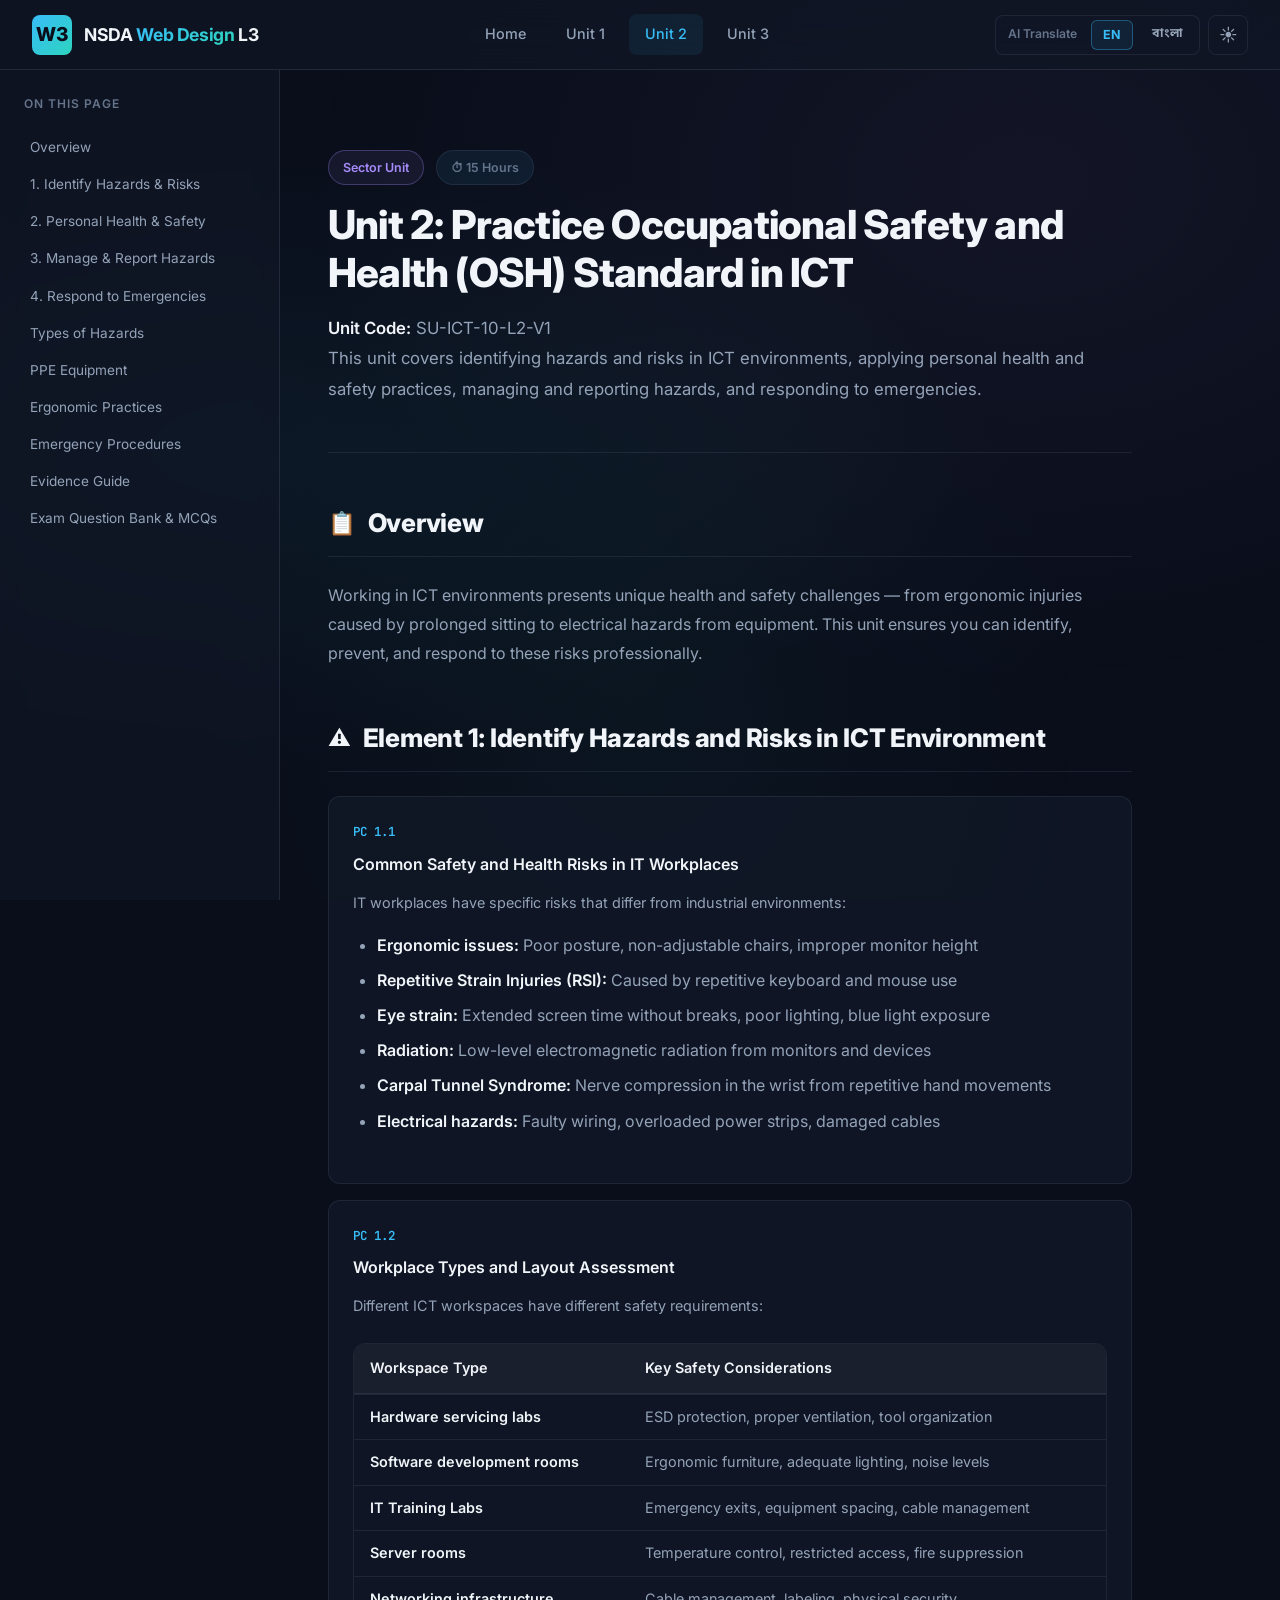
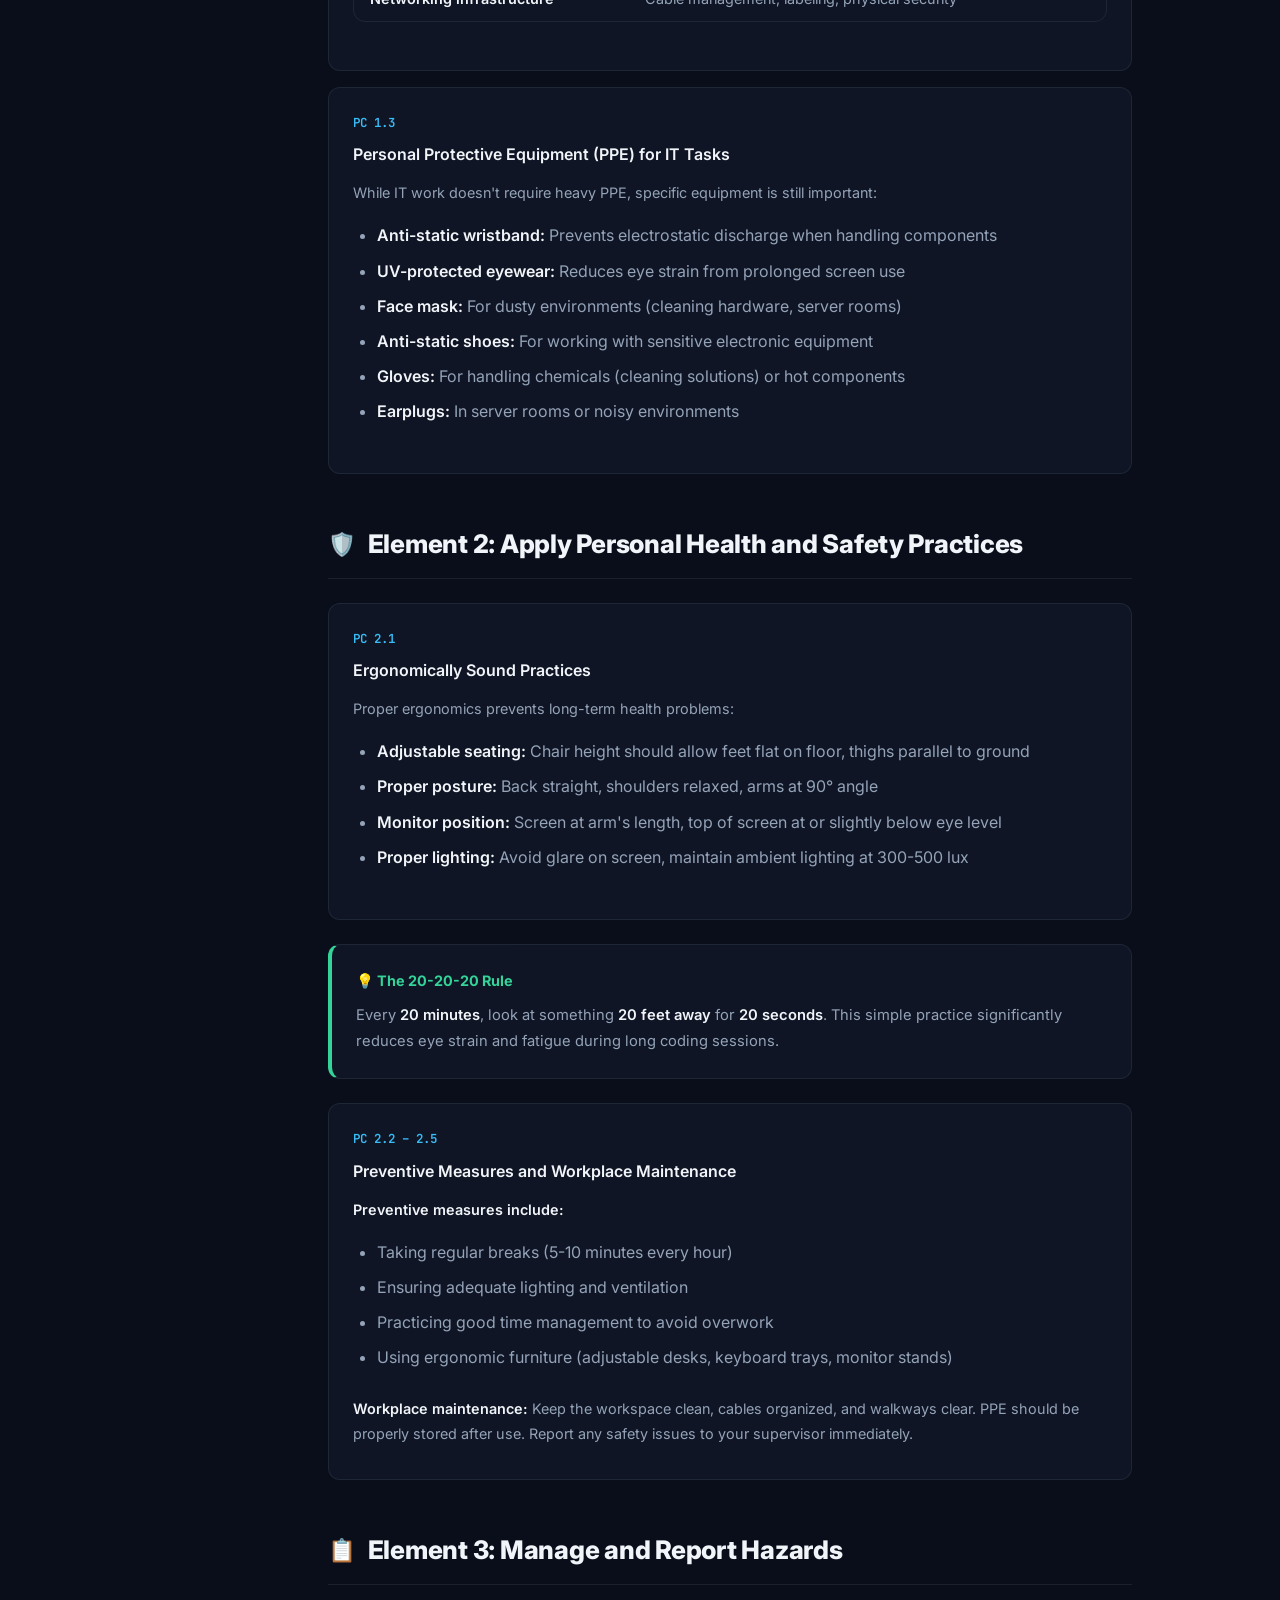
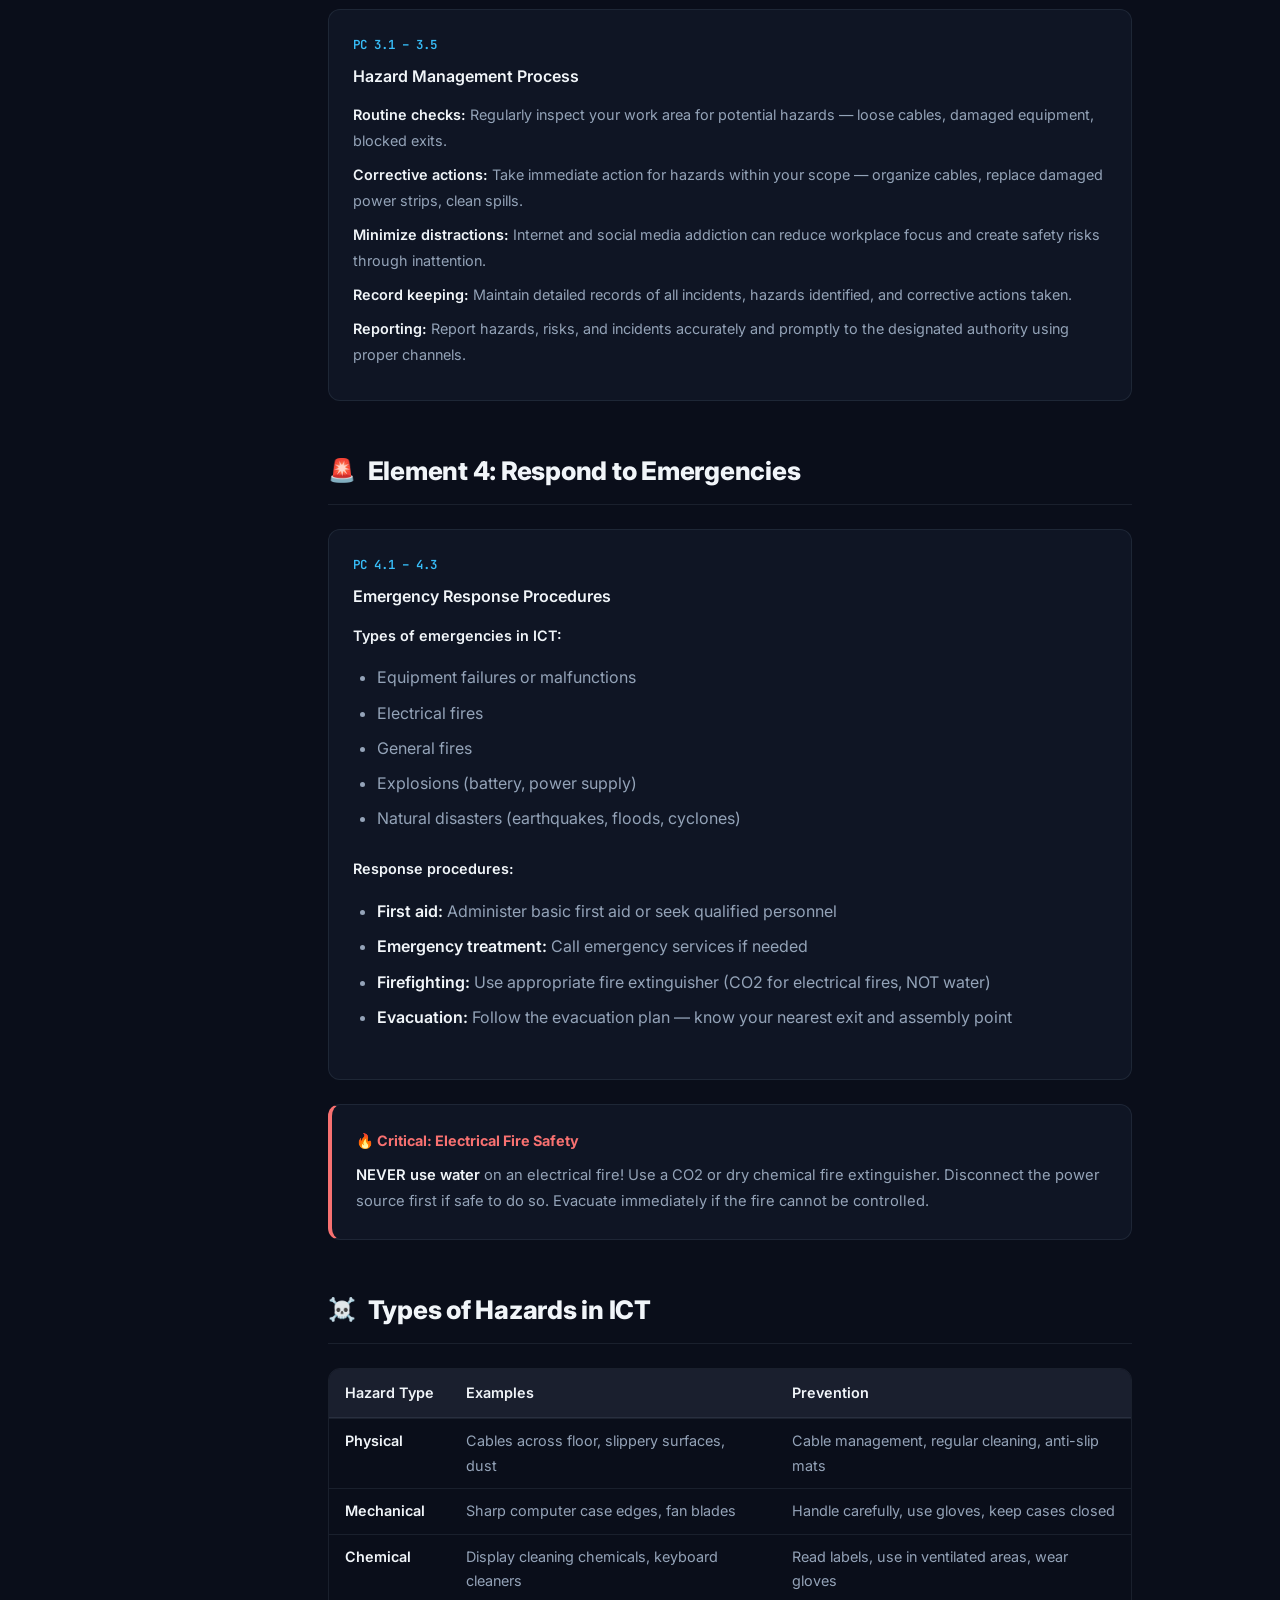
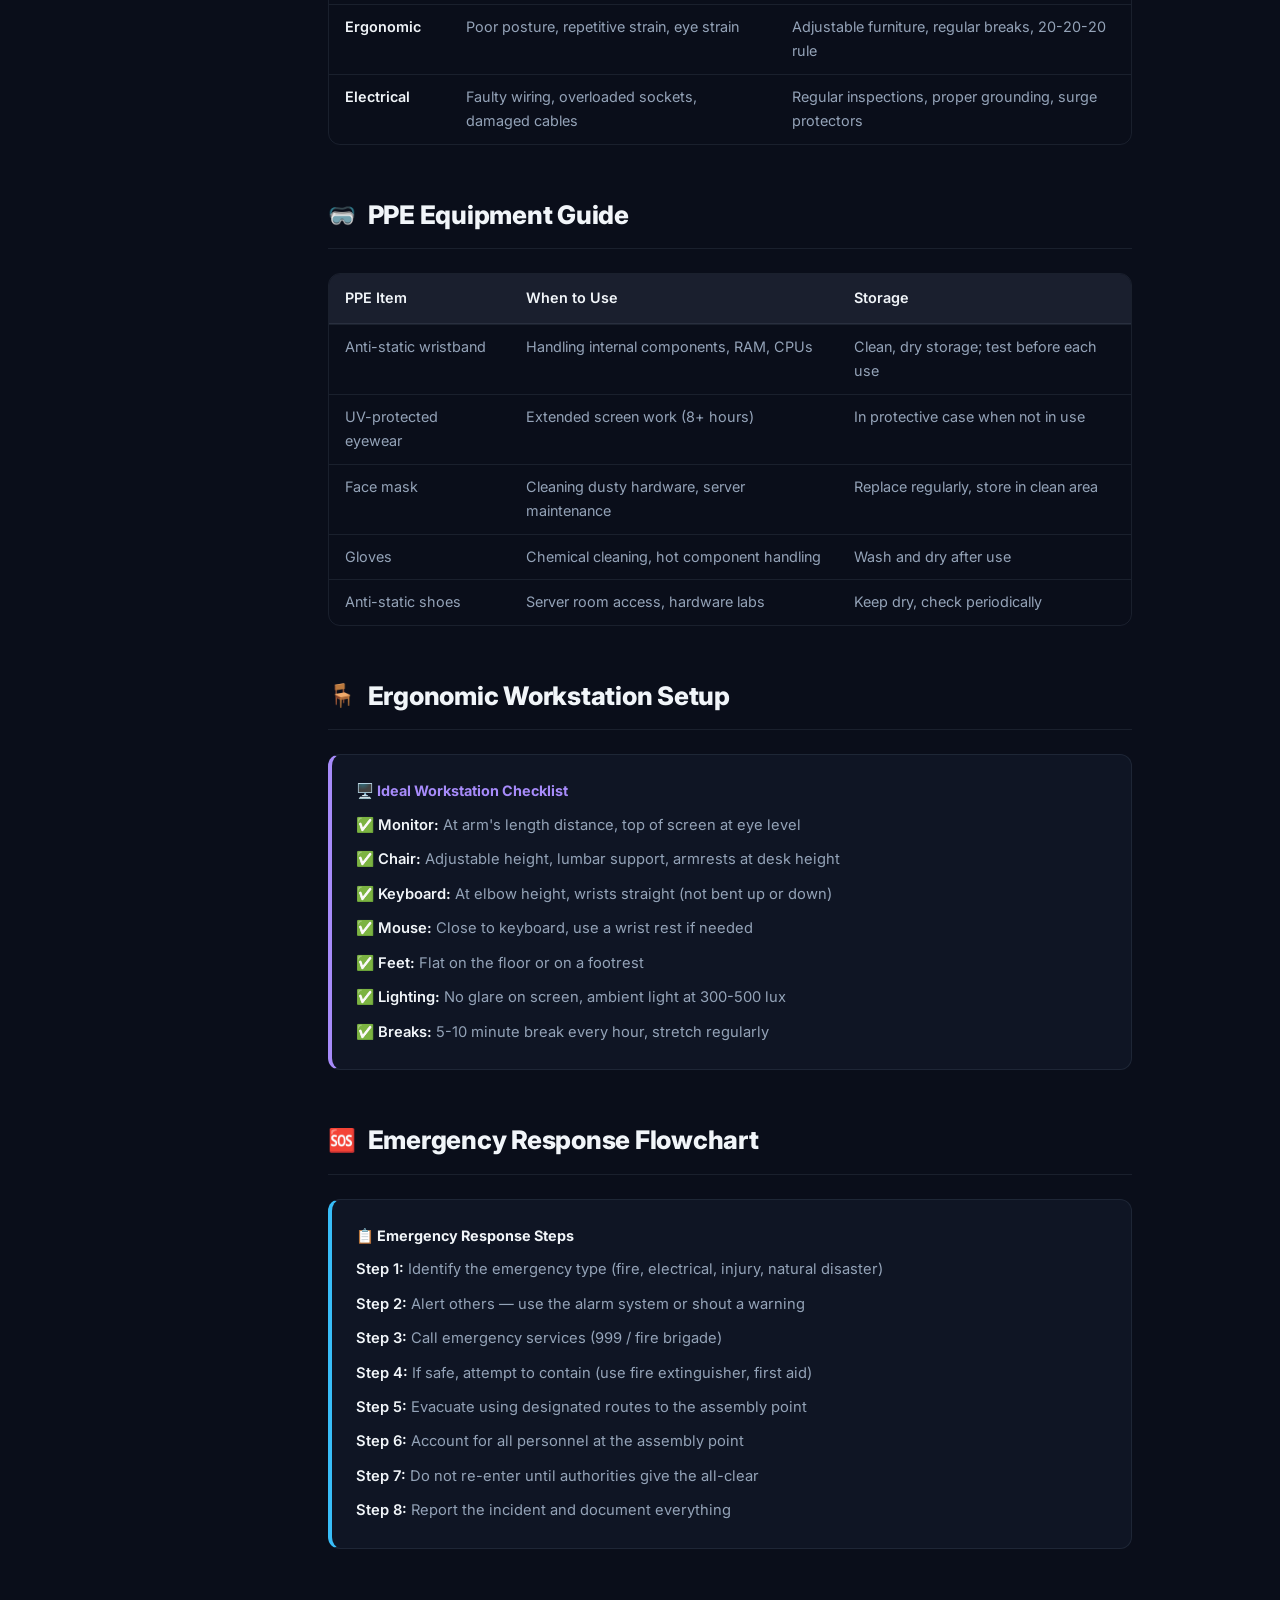
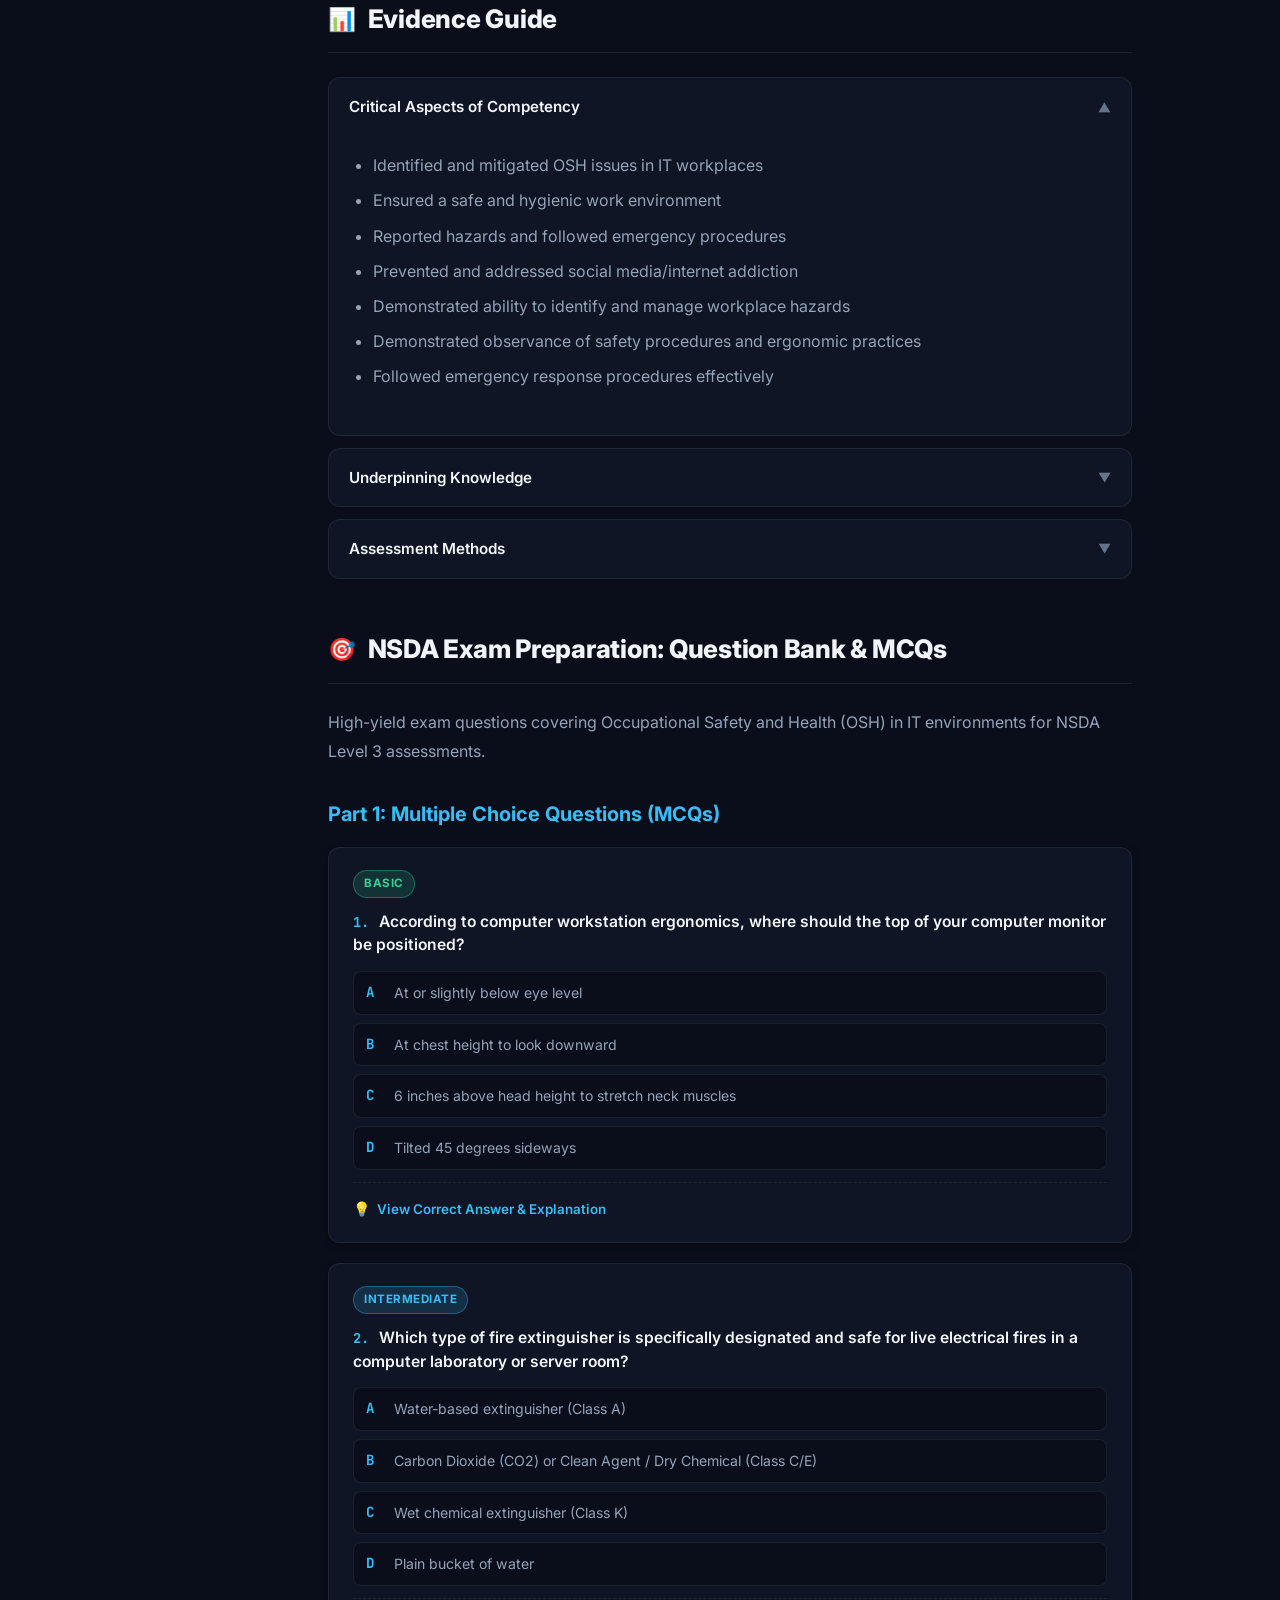
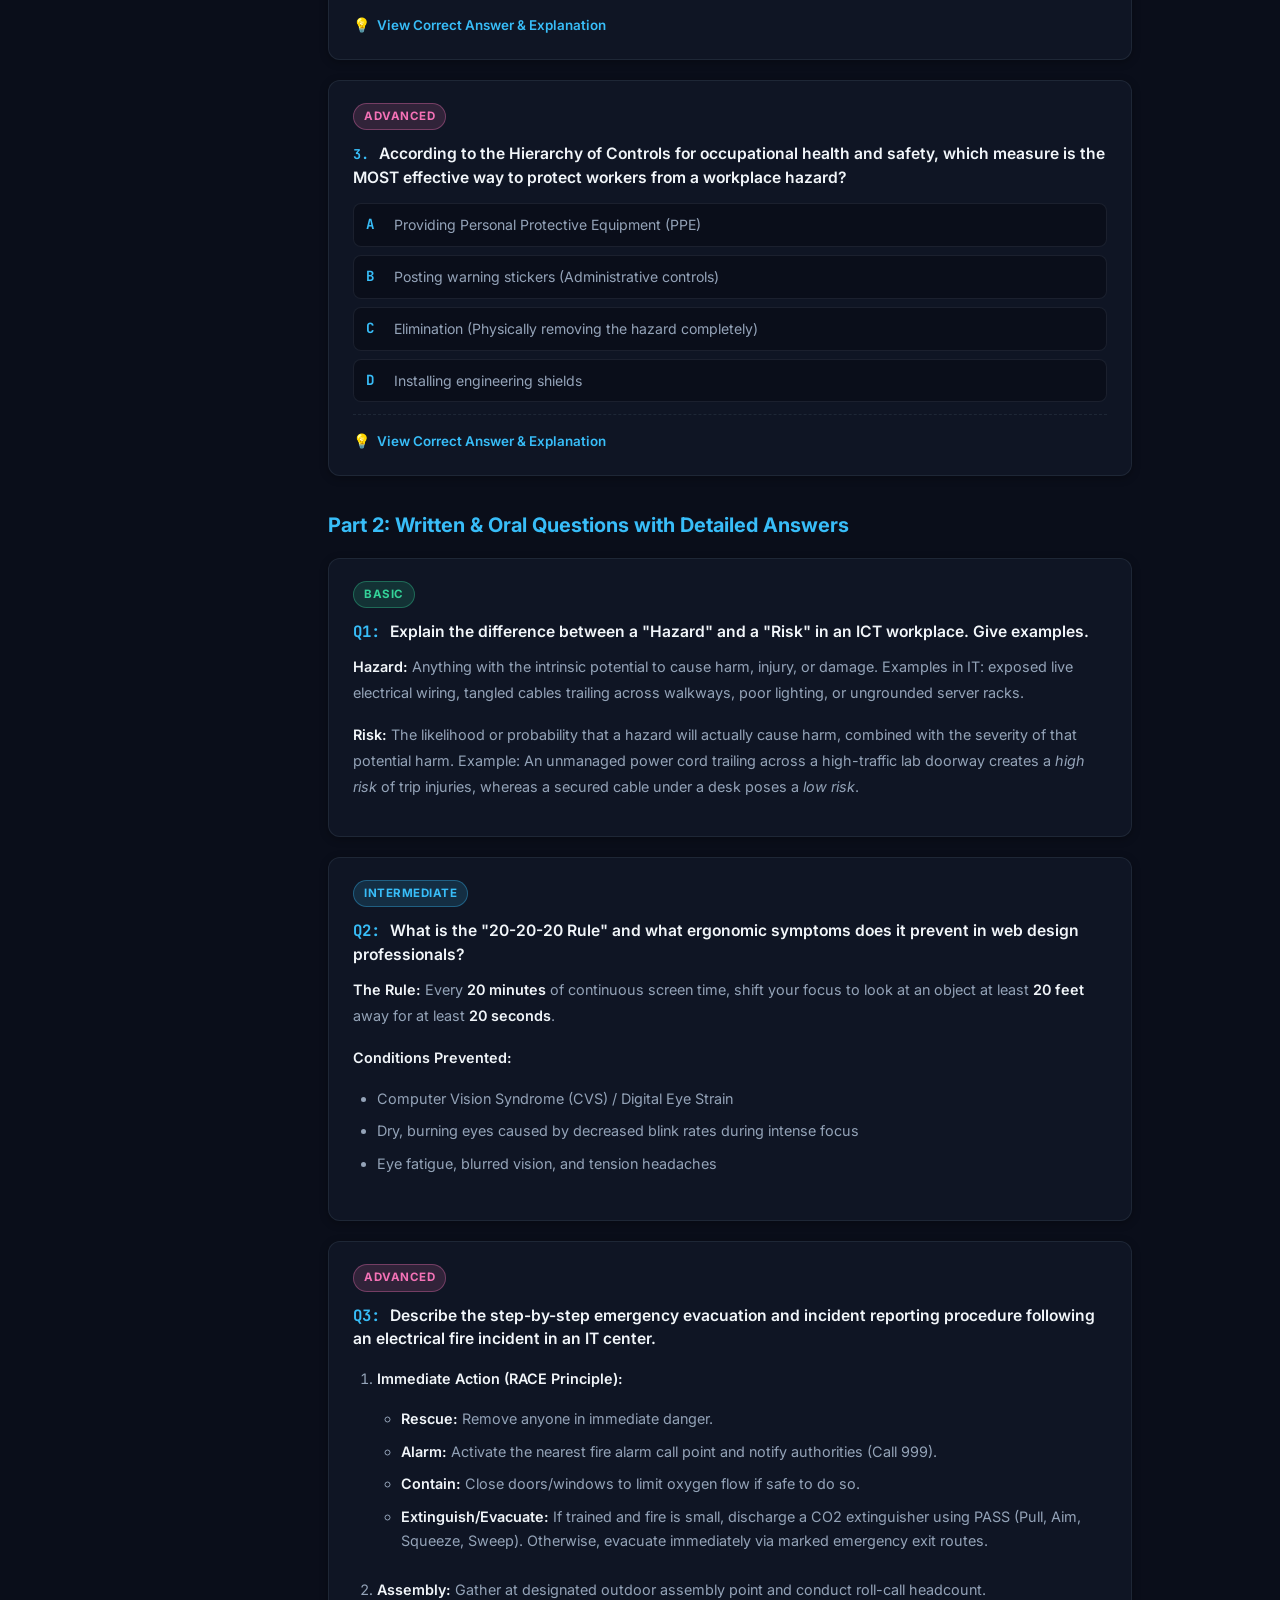
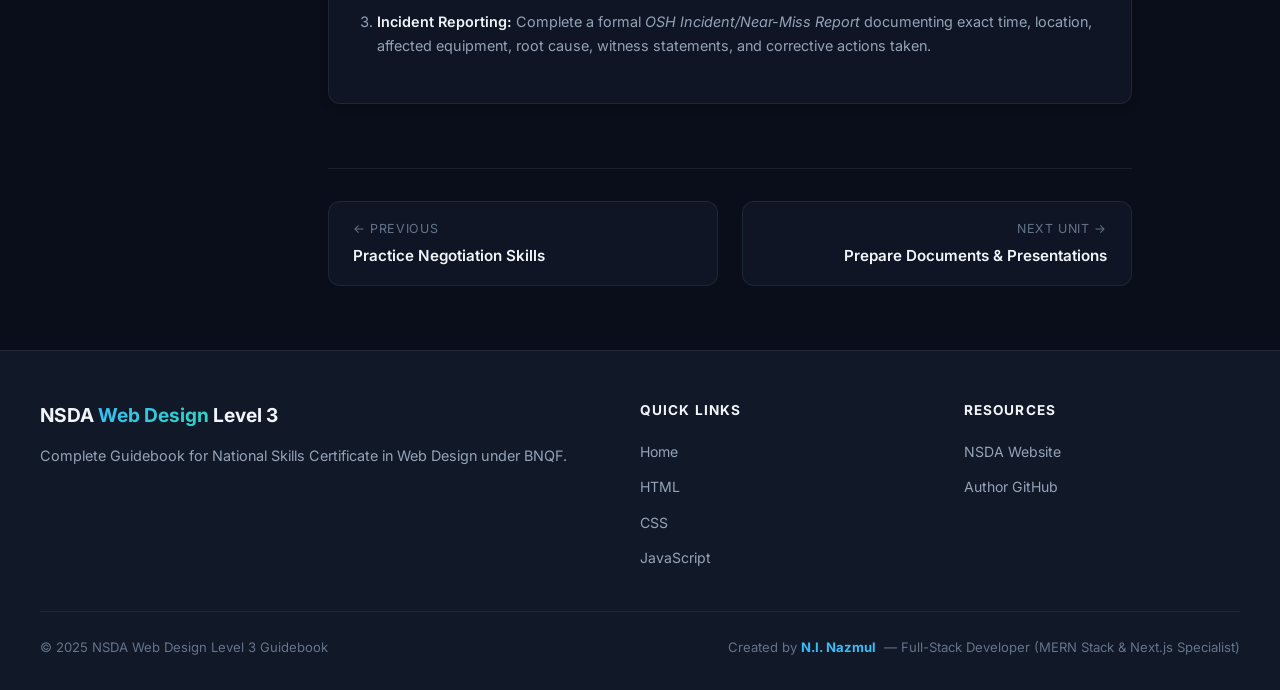
==== commit 1c496d12: "feat: add exam preparation question banks and MCQs across all course units" ====
--- a/unit2-osh.html
+++ b/unit2-osh.html
@@ -52,6 +52,7 @@
       <a href="#ergonomics">Ergonomic Practices</a>
       <a href="#emergency">Emergency Procedures</a>
       <a href="#evidence">Evidence Guide</a>
+      <a href="#exam-prep">Exam Question Bank & MCQs</a>
     </nav>
   </aside>
 
@@ -282,6 +283,109 @@
               <li>On-the-job observation</li>
             </ul>
           </div></div>
+        </div>
+      </div>
+
+      <!-- ============================================
+           NSDA EXAM PREPARATION: MCQS & QUESTION BANK
+           ============================================ -->
+      <h2 id="exam-prep"><span class="icon">🎯</span> NSDA Exam Preparation: Question Bank & MCQs</h2>
+      <p>High-yield exam questions covering Occupational Safety and Health (OSH) in IT environments for NSDA Level 3 assessments.</p>
+
+      <h3>Part 1: Multiple Choice Questions (MCQs)</h3>
+
+      <div class="mcq-card">
+        <span class="exam-level-tag exam-level-basic">Basic</span>
+        <div class="mcq-title"><span class="mcq-num">1.</span> According to computer workstation ergonomics, where should the top of your computer monitor be positioned?</div>
+        <div class="mcq-options-list">
+          <div class="mcq-opt"><span class="mcq-opt-key">A</span> At or slightly below eye level</div>
+          <div class="mcq-opt"><span class="mcq-opt-key">B</span> At chest height to look downward</div>
+          <div class="mcq-opt"><span class="mcq-opt-key">C</span> 6 inches above head height to stretch neck muscles</div>
+          <div class="mcq-opt"><span class="mcq-opt-key">D</span> Tilted 45 degrees sideways</div>
+        </div>
+        <details class="exam-reveal">
+          <summary>View Correct Answer & Explanation</summary>
+          <div class="exam-reveal-body">
+            <strong>Correct Answer: A</strong> — The top of the monitor screen should be at or slightly below eye level (15–20 degrees below horizontal eye line) to prevent neck hyperextension and cervical spine strain.
+          </div>
+        </details>
+      </div>
+
+      <div class="mcq-card">
+        <span class="exam-level-tag exam-level-intermediate">Intermediate</span>
+        <div class="mcq-title"><span class="mcq-num">2.</span> Which type of fire extinguisher is specifically designated and safe for live electrical fires in a computer laboratory or server room?</div>
+        <div class="mcq-options-list">
+          <div class="mcq-opt"><span class="mcq-opt-key">A</span> Water-based extinguisher (Class A)</div>
+          <div class="mcq-opt"><span class="mcq-opt-key">B</span> Carbon Dioxide (CO2) or Clean Agent / Dry Chemical (Class C/E)</div>
+          <div class="mcq-opt"><span class="mcq-opt-key">C</span> Wet chemical extinguisher (Class K)</div>
+          <div class="mcq-opt"><span class="mcq-opt-key">D</span> Plain bucket of water</div>
+        </div>
+        <details class="exam-reveal">
+          <summary>View Correct Answer & Explanation</summary>
+          <div class="exam-reveal-body">
+            <strong>Correct Answer: B</strong> — CO2 and clean agent extinguishers extinguish electrical fires without conducting electricity or leaving corrosive residues on sensitive IT hardware. Never use water on live electrical equipment.
+          </div>
+        </details>
+      </div>
+
+      <div class="mcq-card">
+        <span class="exam-level-tag exam-level-advanced">Advanced</span>
+        <div class="mcq-title"><span class="mcq-num">3.</span> According to the Hierarchy of Controls for occupational health and safety, which measure is the MOST effective way to protect workers from a workplace hazard?</div>
+        <div class="mcq-options-list">
+          <div class="mcq-opt"><span class="mcq-opt-key">A</span> Providing Personal Protective Equipment (PPE)</div>
+          <div class="mcq-opt"><span class="mcq-opt-key">B</span> Posting warning stickers (Administrative controls)</div>
+          <div class="mcq-opt"><span class="mcq-opt-key">C</span> Elimination (Physically removing the hazard completely)</div>
+          <div class="mcq-opt"><span class="mcq-opt-key">D</span> Installing engineering shields</div>
+        </div>
+        <details class="exam-reveal">
+          <summary>View Correct Answer & Explanation</summary>
+          <div class="exam-reveal-body">
+            <strong>Correct Answer: C</strong> — The Hierarchy of Controls ranks methods: 1. Elimination (most effective) &gt; 2. Substitution &gt; 3. Engineering Controls &gt; 4. Administrative Controls &gt; 5. PPE (least effective, last line of defense).
+          </div>
+        </details>
+      </div>
+
+      <h3>Part 2: Written & Oral Questions with Detailed Answers</h3>
+
+      <div class="qa-card">
+        <span class="exam-level-tag exam-level-basic">Basic</span>
+        <div class="qa-question"><span class="qa-qnum">Q1:</span> Explain the difference between a "Hazard" and a "Risk" in an ICT workplace. Give examples.</div>
+        <div class="qa-answer">
+          <p><strong>Hazard:</strong> Anything with the intrinsic potential to cause harm, injury, or damage. Examples in IT: exposed live electrical wiring, tangled cables trailing across walkways, poor lighting, or ungrounded server racks.</p>
+          <p><strong>Risk:</strong> The likelihood or probability that a hazard will actually cause harm, combined with the severity of that potential harm. Example: An unmanaged power cord trailing across a high-traffic lab doorway creates a <em>high risk</em> of trip injuries, whereas a secured cable under a desk poses a <em>low risk</em>.</p>
+        </div>
+      </div>
+
+      <div class="qa-card">
+        <span class="exam-level-tag exam-level-intermediate">Intermediate</span>
+        <div class="qa-question"><span class="qa-qnum">Q2:</span> What is the "20-20-20 Rule" and what ergonomic symptoms does it prevent in web design professionals?</div>
+        <div class="qa-answer">
+          <p><strong>The Rule:</strong> Every <strong>20 minutes</strong> of continuous screen time, shift your focus to look at an object at least <strong>20 feet</strong> away for at least <strong>20 seconds</strong>.</p>
+          <p><strong>Conditions Prevented:</strong></p>
+          <ul>
+            <li>Computer Vision Syndrome (CVS) / Digital Eye Strain</li>
+            <li>Dry, burning eyes caused by decreased blink rates during intense focus</li>
+            <li>Eye fatigue, blurred vision, and tension headaches</li>
+          </ul>
+        </div>
+      </div>
+
+      <div class="qa-card">
+        <span class="exam-level-tag exam-level-advanced">Advanced</span>
+        <div class="qa-question"><span class="qa-qnum">Q3:</span> Describe the step-by-step emergency evacuation and incident reporting procedure following an electrical fire incident in an IT center.</div>
+        <div class="qa-answer">
+          <ol>
+            <li><strong>Immediate Action (RACE Principle):</strong>
+              <ul>
+                <li><strong>Rescue:</strong> Remove anyone in immediate danger.</li>
+                <li><strong>Alarm:</strong> Activate the nearest fire alarm call point and notify authorities (Call 999).</li>
+                <li><strong>Contain:</strong> Close doors/windows to limit oxygen flow if safe to do so.</li>
+                <li><strong>Extinguish/Evacuate:</strong> If trained and fire is small, discharge a CO2 extinguisher using PASS (Pull, Aim, Squeeze, Sweep). Otherwise, evacuate immediately via marked emergency exit routes.</li>
+              </ul>
+            </li>
+            <li><strong>Assembly:</strong> Gather at designated outdoor assembly point and conduct roll-call headcount.</li>
+            <li><strong>Incident Reporting:</strong> Complete a formal <em>OSH Incident/Near-Miss Report</em> documenting exact time, location, affected equipment, root cause, witness statements, and corrective actions taken.</li>
+          </ol>
         </div>
       </div>
 
--- a/styles.css
+++ b/styles.css
@@ -4,7 +4,7 @@
    Author: N.I. Nazmul
    ============================================ */
 
-@import url('https://fonts.googleapis.com/css2?family=Inter:wght@300;400;500;600;700;800;900&family=JetBrains+Mono:wght@400;500;600&display=swap');
+@import url('https://fonts.googleapis.com/css2?family=Inter:wght@300;400;500;600;700;800;900&family=JetBrains+Mono:wght@400;500;600&family=Noto+Sans+Bengali:wght@400;500;600;700&display=swap');
 
 /* --- CSS Custom Properties (Design Tokens) --- */
 :root {
@@ -50,6 +50,7 @@
 
   --font-body: 'Inter', -apple-system, BlinkMacSystemFont, sans-serif;
   --font-mono: 'JetBrains Mono', 'Fira Code', monospace;
+  --font-bn: 'Noto Sans Bengali', 'Nirmala UI', 'SolaimanLipi', sans-serif;
 
   --transition-fast: 0.2s ease;
   --transition-normal: 0.3s ease;
@@ -107,6 +108,28 @@
   min-height: 100vh;
   overflow-x: hidden;
   -webkit-font-smoothing: antialiased;
+}
+
+img,
+svg,
+video,
+canvas,
+iframe {
+  max-width: 100%;
+  height: auto;
+}
+
+img,
+svg {
+  display: block;
+}
+
+a,
+button,
+input,
+textarea,
+select {
+  font: inherit;
 }
 
 /* Animated background */
@@ -230,6 +253,115 @@
   border-color: var(--accent-cyan);
   color: var(--accent-cyan);
   background: var(--bg-hover);
+}
+
+.language-tools {
+  position: relative;
+  display: inline-flex;
+  align-items: center;
+  gap: 6px;
+  min-height: 40px;
+  padding: 4px;
+  border: 1px solid var(--border-color);
+  border-radius: var(--radius-sm);
+  background: var(--bg-glass);
+}
+
+.language-tools[data-state="error"] {
+  border-color: rgba(248, 113, 113, 0.45);
+}
+
+.language-tools-label {
+  padding: 0 8px;
+  font-size: 0.76rem;
+  font-weight: 600;
+  color: var(--text-muted);
+  white-space: nowrap;
+}
+
+.language-btn {
+  min-width: 42px;
+  height: 30px;
+  border: 1px solid transparent;
+  border-radius: 6px;
+  background: transparent;
+  color: var(--text-secondary);
+  cursor: pointer;
+  font-size: 0.78rem;
+  font-weight: 700;
+  transition: all var(--transition-fast);
+}
+
+.language-btn:disabled {
+  cursor: wait;
+  opacity: 0.75;
+}
+
+.language-btn[data-language="bn"] {
+  min-width: 56px;
+  font-family: var(--font-bn);
+}
+
+.language-btn:hover,
+.language-btn.active {
+  border-color: rgba(56, 189, 248, 0.35);
+  color: var(--accent-cyan);
+  background: var(--bg-hover);
+}
+
+.language-tools[data-state="loading"] .language-btn.active::after {
+  content: "";
+  display: inline-block;
+  width: 6px;
+  height: 6px;
+  margin-left: 5px;
+  border: 1px solid currentColor;
+  border-top-color: transparent;
+  border-radius: 50%;
+  animation: spin 0.8s linear infinite;
+}
+
+.language-status {
+  position: absolute;
+  width: 1px;
+  height: 1px;
+  overflow: hidden;
+  clip: rect(0, 0, 0, 0);
+  white-space: nowrap;
+}
+
+.language-tools[data-state="error"] .language-status {
+  position: static;
+  width: auto;
+  height: auto;
+  padding: 0 6px;
+  clip: auto;
+  color: var(--accent-red);
+  font-size: 0.72rem;
+  font-weight: 600;
+}
+
+html[lang="bn"] body {
+  font-family: var(--font-bn);
+}
+
+#google_translate_element,
+.goog-te-banner-frame,
+.goog-te-gadget,
+.goog-te-balloon-frame,
+.goog-te-menu-frame,
+.VIpgJd-ZVi9od-ORHb-OEVmcd,
+iframe.skiptranslate {
+  display: none !important;
+}
+
+body {
+  top: 0 !important;
+}
+
+body.translated-ltr,
+body.translated-rtl {
+  top: 0 !important;
 }
 
 .hamburger {
@@ -265,6 +397,8 @@
   z-index: 999;
   flex-direction: column;
   gap: 4px;
+  max-height: calc(100dvh - var(--header-height));
+  overflow-y: auto;
 }
 
 .mobile-nav.active {
@@ -371,6 +505,44 @@
   margin-left: var(--sidebar-width);
   padding: 2rem 3rem 4rem;
   max-width: 900px;
+  min-width: 0;
+}
+
+.sidebar-toggle {
+  display: none;
+  position: fixed;
+  right: 1rem;
+  bottom: 1rem;
+  z-index: 650;
+  align-items: center;
+  gap: 8px;
+  min-height: 44px;
+  padding: 0.75rem 1rem;
+  border: 1px solid var(--border-glass);
+  border-radius: var(--radius-sm);
+  background: var(--bg-glass);
+  color: var(--text-primary);
+  box-shadow: var(--shadow-md);
+  backdrop-filter: blur(12px);
+  -webkit-backdrop-filter: blur(12px);
+  cursor: pointer;
+}
+
+.sidebar-toggle:hover {
+  border-color: var(--accent-cyan);
+  color: var(--accent-cyan);
+}
+
+.sidebar-backdrop {
+  display: none;
+  position: fixed;
+  inset: var(--header-height) 0 0;
+  z-index: 450;
+  background: rgba(0, 0, 0, 0.35);
+}
+
+body.sidebar-open {
+  overflow: hidden;
 }
 
 /* --- Hero Section (Home) --- */
@@ -403,6 +575,8 @@
   display: inline-flex;
   align-items: center;
   gap: 8px;
+  flex-wrap: wrap;
+  justify-content: center;
   background: var(--bg-glass);
   backdrop-filter: blur(10px);
   border: 1px solid var(--border-glass);
@@ -429,6 +603,10 @@
   50% { opacity: 0.5; transform: scale(1.3); }
 }
 
+@keyframes spin {
+  to { transform: rotate(360deg); }
+}
+
 .hero h1 {
   font-size: clamp(2.5rem, 6vw, 4rem);
   font-weight: 900;
@@ -462,11 +640,15 @@
 }
 
 .hero-stats {
-  display: flex;
+  display: grid;
+  grid-template-columns: repeat(4, minmax(110px, 1fr));
   justify-content: center;
   gap: 3rem;
   margin-top: 3rem;
   position: relative;
+  max-width: 760px;
+  margin-left: auto;
+  margin-right: auto;
 }
 
 .hero-stat {
@@ -585,7 +767,7 @@
 /* --- Unit Cards Grid (Home Page) --- */
 .units-grid {
   display: grid;
-  grid-template-columns: repeat(auto-fill, minmax(340px, 1fr));
+  grid-template-columns: repeat(auto-fit, minmax(min(100%, 320px), 1fr));
   gap: 1.5rem;
   max-width: 1200px;
   margin: 0 auto;
@@ -666,6 +848,7 @@
 .unit-card-meta {
   display: flex;
   align-items: center;
+  flex-wrap: wrap;
   gap: 1rem;
   font-size: 0.8rem;
   color: var(--text-muted);
@@ -687,6 +870,7 @@
 .unit-header-meta {
   display: flex;
   align-items: center;
+  flex-wrap: wrap;
   gap: 12px;
   margin-bottom: 1rem;
 }
@@ -751,6 +935,7 @@
   display: flex;
   align-items: center;
   gap: 12px;
+  overflow-wrap: anywhere;
 }
 
 .content h2 .icon {
@@ -775,6 +960,7 @@
   margin-bottom: 1rem;
   color: var(--text-secondary);
   line-height: 1.8;
+  overflow-wrap: anywhere;
 }
 
 .content strong {
@@ -791,6 +977,7 @@
 .content li {
   margin-bottom: 0.5rem;
   line-height: 1.7;
+  overflow-wrap: anywhere;
 }
 
 .content a {
@@ -909,6 +1096,7 @@
   overflow-x: auto;
   background: var(--bg-code);
   margin: 0;
+  -webkit-overflow-scrolling: touch;
 }
 
 .code-block code {
@@ -950,14 +1138,18 @@
   margin: 1.5rem 0;
   border-radius: var(--radius-md);
   border: 1px solid var(--border-color);
-}
-
+  -webkit-overflow-scrolling: touch;
+}
+
+.table-wrapper table,
 .content table {
   width: 100%;
   border-collapse: collapse;
   font-size: 0.9rem;
-}
-
+  min-width: 640px;
+}
+
+.table-wrapper th,
 .content th {
   background: var(--bg-code);
   padding: 12px 16px;
@@ -968,16 +1160,20 @@
   white-space: nowrap;
 }
 
+.table-wrapper td,
 .content td {
   padding: 10px 16px;
   border-bottom: 1px solid var(--border-color);
   color: var(--text-secondary);
-}
-
+  vertical-align: top;
+}
+
+.table-wrapper tr:hover td,
 .content tr:hover td {
   background: var(--bg-hover);
 }
 
+.table-wrapper tr:last-child td,
 .content tr:last-child td {
   border-bottom: none;
 }
@@ -1014,7 +1210,7 @@
 /* --- Color Swatches --- */
 .color-palette {
   display: grid;
-  grid-template-columns: repeat(auto-fill, minmax(120px, 1fr));
+  grid-template-columns: repeat(auto-fit, minmax(120px, 1fr));
   gap: 1rem;
   margin: 1.5rem 0;
 }
@@ -1346,17 +1542,29 @@
 
 @media (max-width: 992px) {
   .sidebar {
+    width: min(82vw, var(--sidebar-width));
     transform: translateX(-100%);
     transition: transform var(--transition-normal);
     z-index: 500;
+    box-shadow: var(--shadow-lg);
   }
 
   .sidebar.open {
     transform: translateX(0);
   }
 
+  .sidebar-toggle {
+    display: inline-flex;
+  }
+
+  body.sidebar-open .sidebar-backdrop {
+    display: block;
+  }
+
   .page-content {
     margin-left: 0;
+    max-width: none;
+    width: 100%;
   }
 
   .footer-content {
@@ -1366,10 +1574,11 @@
 
   .hero-stats {
     gap: 2rem;
+    grid-template-columns: repeat(2, minmax(120px, 1fr));
   }
 
   .units-grid {
-    grid-template-columns: repeat(auto-fill, minmax(280px, 1fr));
+    grid-template-columns: repeat(auto-fit, minmax(min(100%, 280px), 1fr));
   }
 }
 
@@ -1378,6 +1587,30 @@
     --header-height: 60px;
   }
 
+  html {
+    font-size: 15px;
+  }
+
+  .header {
+    padding: 0 1rem;
+  }
+
+  .header-logo {
+    gap: 10px;
+    min-width: 0;
+  }
+
+  .header-logo-icon {
+    width: 36px;
+    height: 36px;
+    font-size: 1rem;
+  }
+
+  .header-logo-text {
+    font-size: 0.95rem;
+    white-space: nowrap;
+  }
+
   .header-nav {
     display: none;
   }
@@ -1386,6 +1619,14 @@
     display: flex;
   }
 
+  .mobile-nav {
+    padding: 0.75rem;
+  }
+
+  .language-tools-label {
+    display: none;
+  }
+
   .hero {
     padding: 4rem 1.5rem 3rem;
   }
@@ -1395,29 +1636,68 @@
   }
 
   .hero-stats {
-    flex-direction: column;
-    gap: 1.5rem;
+    gap: 1rem;
+  }
+
+  .hero-stat {
+    padding: 1rem;
+    border: 1px solid var(--border-color);
+    border-radius: var(--radius-md);
+    background: rgba(17, 24, 39, 0.35);
+  }
+
+  .hero-stat-value {
+    font-size: 2rem;
   }
 
   .section {
     padding: 3rem 1.5rem;
   }
 
+  .section-header {
+    margin-bottom: 2rem;
+  }
+
   .page-content {
     padding: 1.5rem;
   }
 
+  .unit-header {
+    padding-top: 2rem;
+    margin-bottom: 2rem;
+  }
+
   .unit-nav {
     flex-direction: column;
+    gap: 1rem;
+  }
+
+  .unit-nav a:last-child {
+    text-align: left;
   }
 
   .content h2 {
     font-size: 1.3rem;
+    align-items: flex-start;
   }
 
   .units-grid {
     grid-template-columns: 1fr;
     padding: 0 1.5rem;
+  }
+
+  .unit-card,
+  .pc-card,
+  .info-box {
+    padding: 1.25rem;
+  }
+
+  .course-table {
+    padding: 0 1.5rem;
+  }
+
+  .demo-box-content {
+    padding: 1.25rem;
   }
 
   .footer-bottom {
@@ -1425,19 +1705,318 @@
     gap: 1rem;
     text-align: center;
   }
+
+  .footer-author {
+    flex-wrap: wrap;
+    justify-content: center;
+  }
 }
 
 @media (max-width: 480px) {
+  html {
+    font-size: 14px;
+  }
+
+  .header {
+    padding: 0 0.75rem;
+  }
+
+  .header-logo-text span {
+    display: none;
+  }
+
+  .theme-toggle {
+    width: 36px;
+    height: 36px;
+  }
+
+  .language-tools-label {
+    display: none;
+  }
+
+  .language-tools {
+    min-height: 36px;
+  }
+
+  .language-tools[data-state="error"] .language-status {
+    position: absolute;
+    width: 1px;
+    height: 1px;
+    overflow: hidden;
+    clip: rect(0, 0, 0, 0);
+  }
+
+  .language-btn {
+    min-width: 36px;
+    height: 28px;
+    font-size: 0.72rem;
+  }
+
+  .language-btn[data-language="bn"] {
+    min-width: 50px;
+  }
+
   .hero h1 {
     font-size: 1.6rem;
   }
 
+  .hero {
+    padding: 3rem 1rem 2.5rem;
+  }
+
+  .hero-badge {
+    width: 100%;
+    border-radius: var(--radius-md);
+    padding: 0.75rem 1rem;
+  }
+
+  .hero-subtitle {
+    font-size: 1rem;
+  }
+
+  .hero-stats {
+    grid-template-columns: 1fr;
+  }
+
   .author-card {
+    width: 100%;
     flex-direction: column;
     text-align: center;
+    padding: 1.25rem;
   }
 
   .author-info {
     text-align: center;
   }
-}
+
+  .section {
+    padding: 2.5rem 1rem;
+  }
+
+  .section-title {
+    font-size: 1.55rem;
+  }
+
+  .section-desc {
+    font-size: 0.98rem;
+  }
+
+  .page-content {
+    padding: 1rem;
+  }
+
+  .content h2 {
+    gap: 8px;
+  }
+
+  .content ul,
+  .content ol {
+    margin-left: 1.1rem;
+  }
+
+  .code-block-header {
+    gap: 0.75rem;
+  }
+
+  .code-block pre {
+    padding: 1rem;
+  }
+
+  .code-block code {
+    font-size: 0.78rem;
+  }
+
+  .table-wrapper table,
+  .content table {
+    min-width: 560px;
+    font-size: 0.82rem;
+  }
+
+  .table-wrapper th,
+  .table-wrapper td,
+  .content th,
+  .content td {
+    padding: 10px 12px;
+  }
+
+  .units-grid,
+  .course-table {
+    padding: 0 1rem;
+  }
+
+  .back-to-top {
+    right: 1rem;
+    bottom: 4.5rem;
+  }
+
+  .sidebar-toggle {
+    left: 1rem;
+    right: 1rem;
+    justify-content: center;
+  }
+}
+
+/* ============================================
+   NSDA Exam Q&A and MCQ System
+   ============================================ */
+.exam-section {
+  margin-top: 3rem;
+  padding-top: 1.5rem;
+  border-top: 1px solid var(--border-color);
+}
+
+.exam-level-tag {
+  display: inline-flex;
+  align-items: center;
+  gap: 4px;
+  padding: 3px 10px;
+  border-radius: 50px;
+  font-size: 0.72rem;
+  font-weight: 700;
+  letter-spacing: 0.5px;
+  text-transform: uppercase;
+  margin-bottom: 0.75rem;
+}
+
+.exam-level-basic {
+  background: rgba(52, 211, 153, 0.15);
+  color: var(--accent-green);
+  border: 1px solid rgba(52, 211, 153, 0.35);
+}
+
+.exam-level-intermediate {
+  background: rgba(56, 189, 248, 0.15);
+  color: var(--accent-cyan);
+  border: 1px solid rgba(56, 189, 248, 0.35);
+}
+
+.exam-level-advanced {
+  background: rgba(244, 114, 182, 0.15);
+  color: var(--accent-pink);
+  border: 1px solid rgba(244, 114, 182, 0.35);
+}
+
+.mcq-card, .qa-card {
+  background: var(--bg-card);
+  border: 1px solid var(--border-color);
+  border-radius: var(--radius-md);
+  padding: 1.25rem 1.5rem;
+  margin-bottom: 1.25rem;
+  box-shadow: var(--shadow-sm);
+  transition: transform var(--transition-fast), border-color var(--transition-fast);
+}
+
+.mcq-card:hover, .qa-card:hover {
+  border-color: var(--border-glass);
+}
+
+.mcq-num {
+  font-family: var(--font-mono);
+  font-size: 0.85rem;
+  color: var(--accent-cyan);
+  font-weight: 700;
+  margin-right: 6px;
+}
+
+.mcq-title {
+  font-weight: 600;
+  font-size: 0.98rem;
+  color: var(--text-primary);
+  margin-bottom: 0.85rem;
+  line-height: 1.5;
+}
+
+.mcq-options-list {
+  display: flex;
+  flex-direction: column;
+  gap: 0.5rem;
+  margin-bottom: 0.75rem;
+}
+
+.mcq-opt {
+  display: flex;
+  align-items: flex-start;
+  gap: 10px;
+  padding: 9px 12px;
+  border-radius: var(--radius-sm);
+  background: var(--bg-primary);
+  border: 1px solid var(--border-color);
+  font-size: 0.88rem;
+  color: var(--text-secondary);
+}
+
+.mcq-opt-key {
+  font-family: var(--font-mono);
+  font-weight: 700;
+  color: var(--accent-cyan);
+  min-width: 18px;
+}
+
+.exam-reveal {
+  margin-top: 0.75rem;
+  border-top: 1px dashed var(--border-color);
+  padding-top: 0.75rem;
+}
+
+.exam-reveal summary {
+  cursor: pointer;
+  font-size: 0.84rem;
+  font-weight: 600;
+  color: var(--accent-cyan);
+  display: inline-flex;
+  align-items: center;
+  gap: 6px;
+  user-select: none;
+  list-style: none;
+  transition: color var(--transition-fast);
+}
+
+.exam-reveal summary:hover {
+  color: var(--accent-teal);
+}
+
+.exam-reveal summary::-webkit-details-marker {
+  display: none;
+}
+
+.exam-reveal summary::before {
+  content: "💡";
+  font-size: 0.88rem;
+}
+
+.exam-reveal[open] summary::before {
+  content: "🔽";
+}
+
+.exam-reveal-body {
+  margin-top: 0.6rem;
+  padding: 0.85rem 1.1rem;
+  border-radius: var(--radius-sm);
+  background: var(--bg-hover);
+  border-left: 3px solid var(--accent-green);
+  font-size: 0.88rem;
+  color: var(--text-primary);
+  line-height: 1.6;
+}
+
+.qa-question {
+  font-weight: 600;
+  font-size: 0.98rem;
+  color: var(--text-primary);
+  margin-bottom: 0.65rem;
+  line-height: 1.5;
+}
+
+.qa-qnum {
+  font-family: var(--font-mono);
+  color: var(--accent-cyan);
+  font-weight: 700;
+  margin-right: 6px;
+}
+
+.qa-answer {
+  color: var(--text-secondary);
+  font-size: 0.9rem;
+  line-height: 1.6;
+}
+
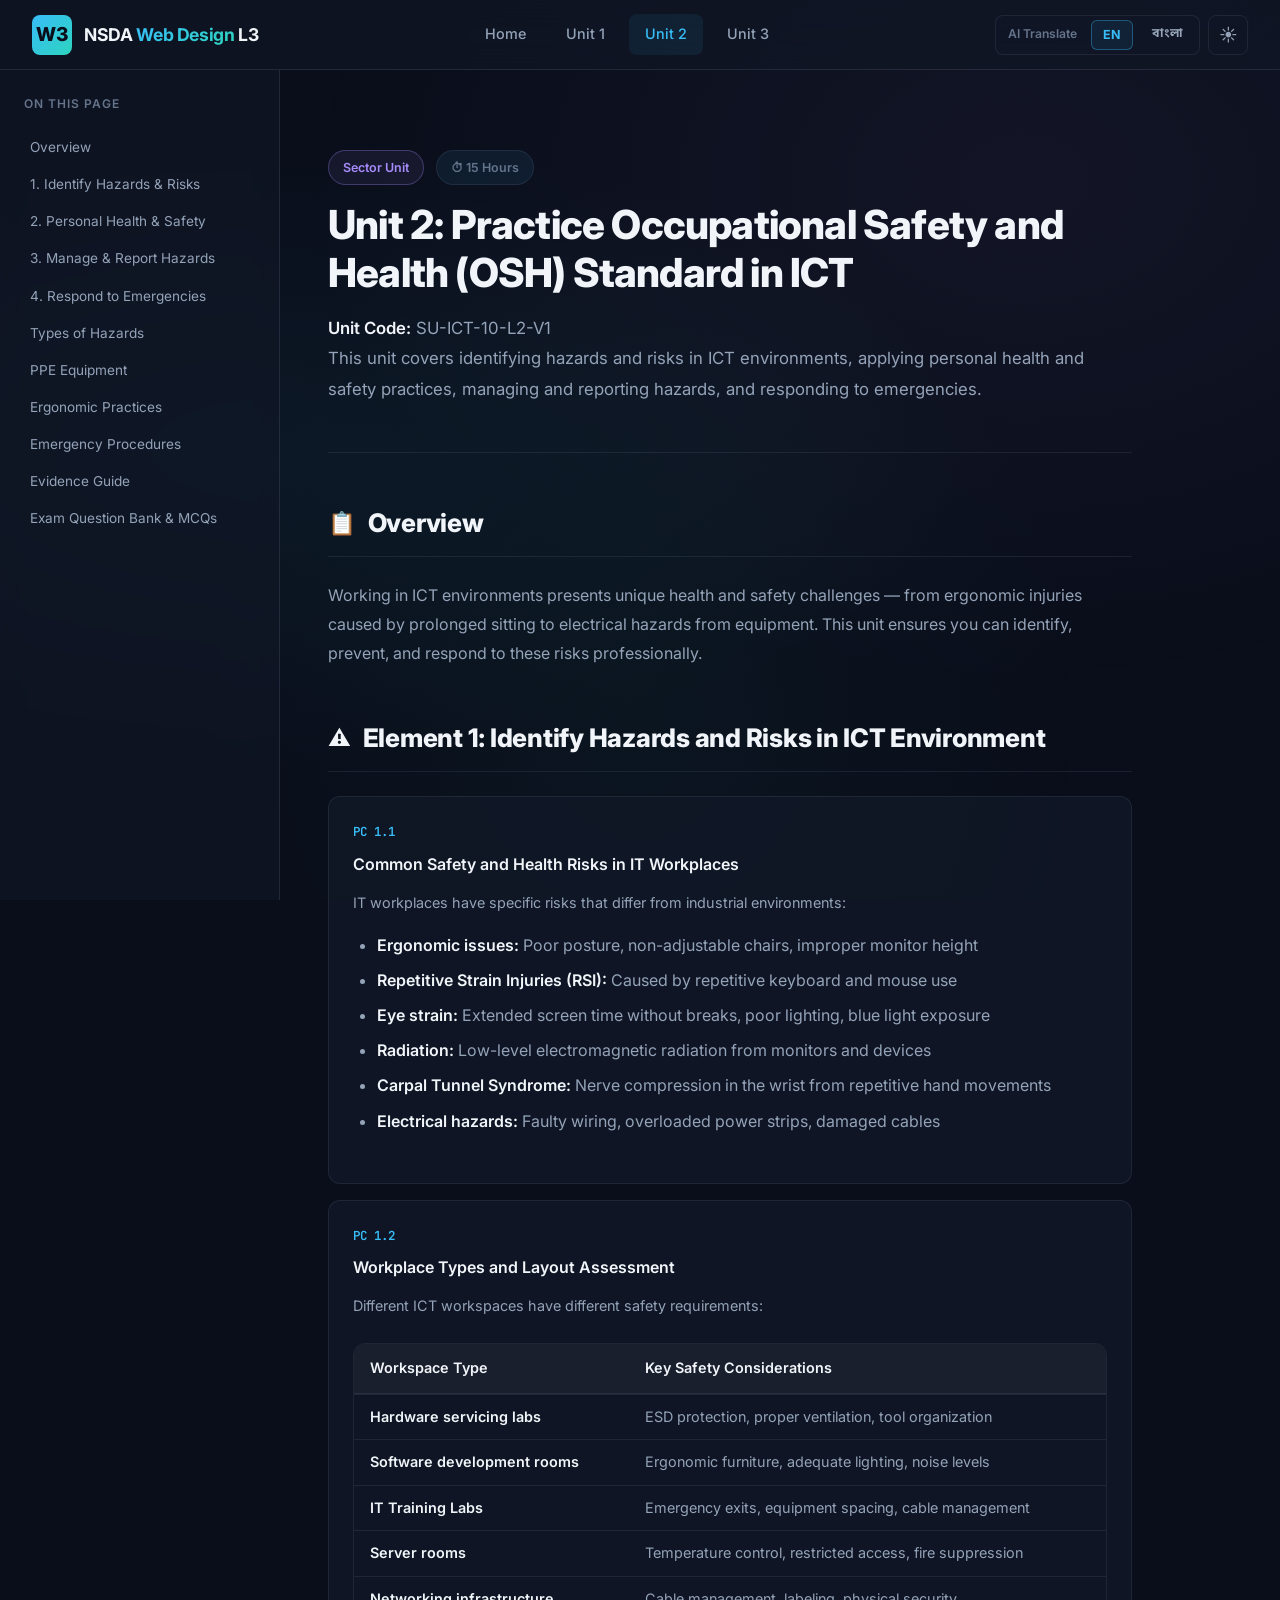
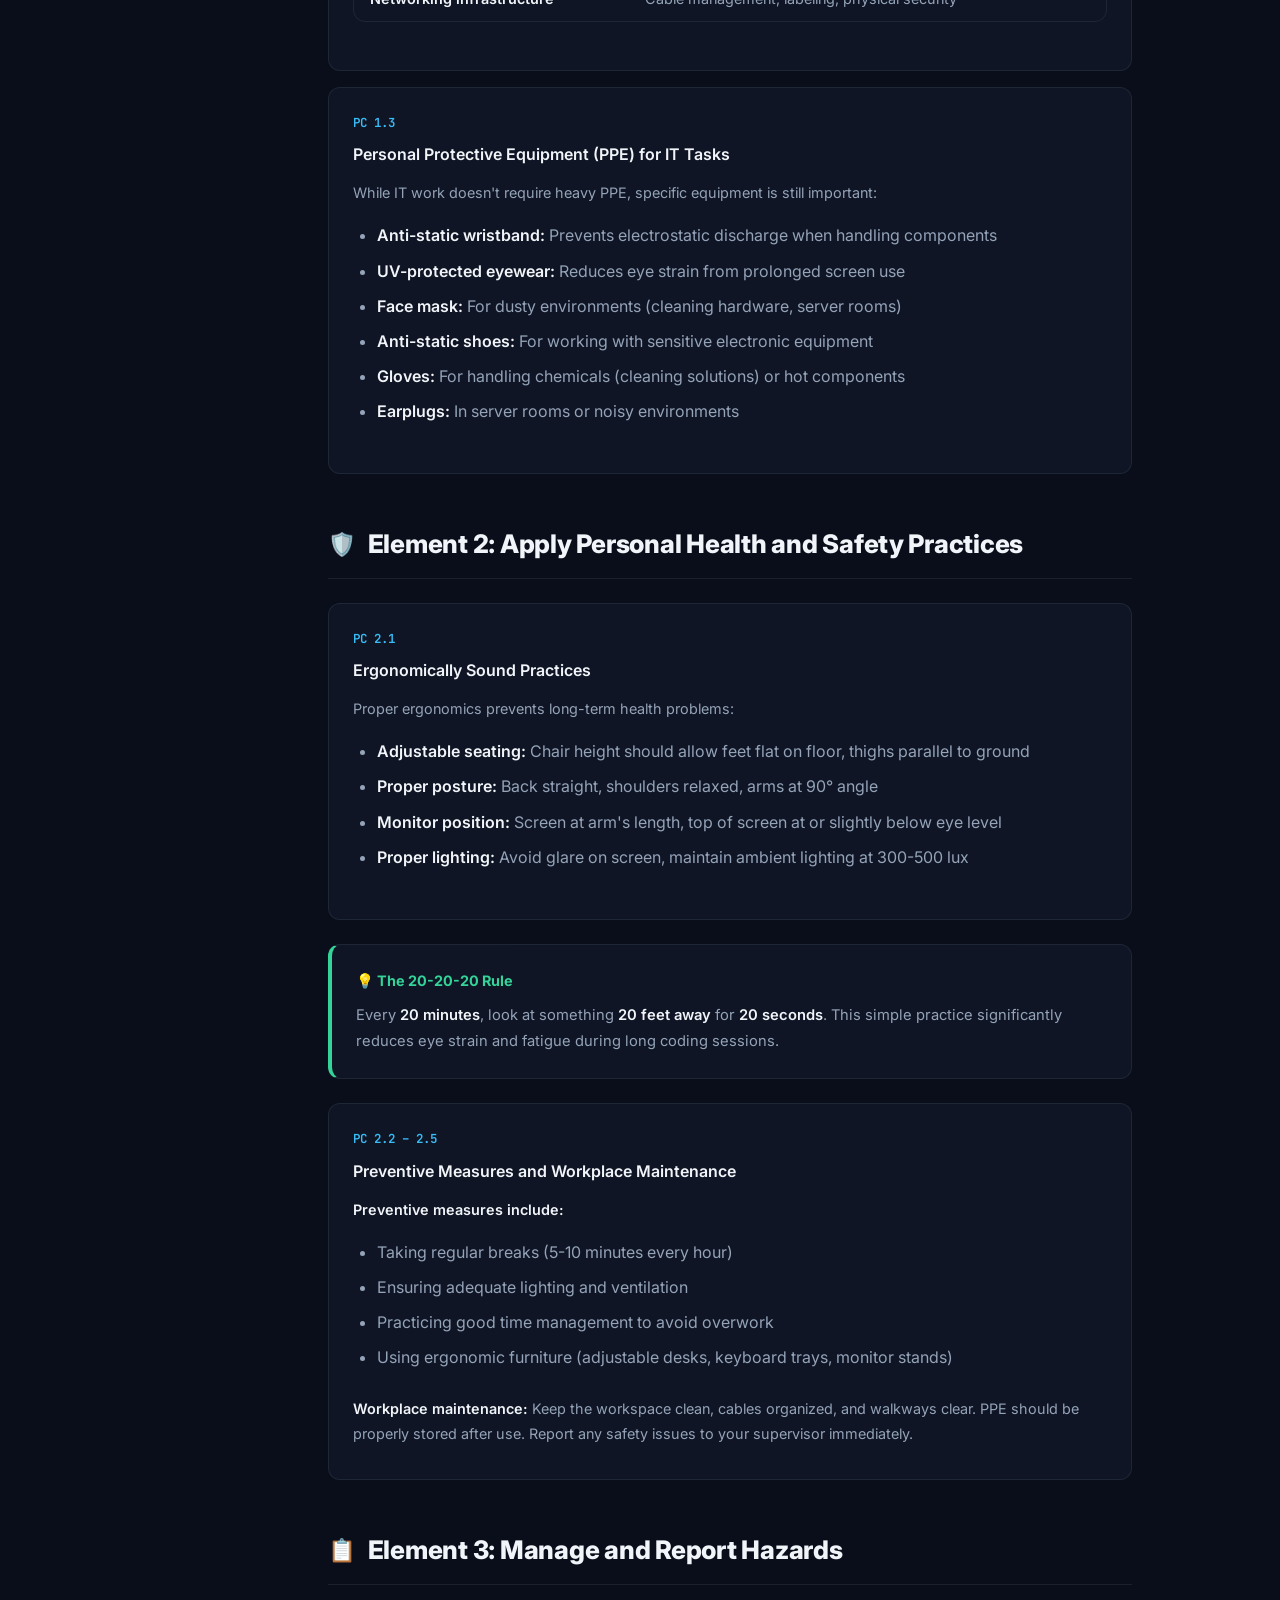
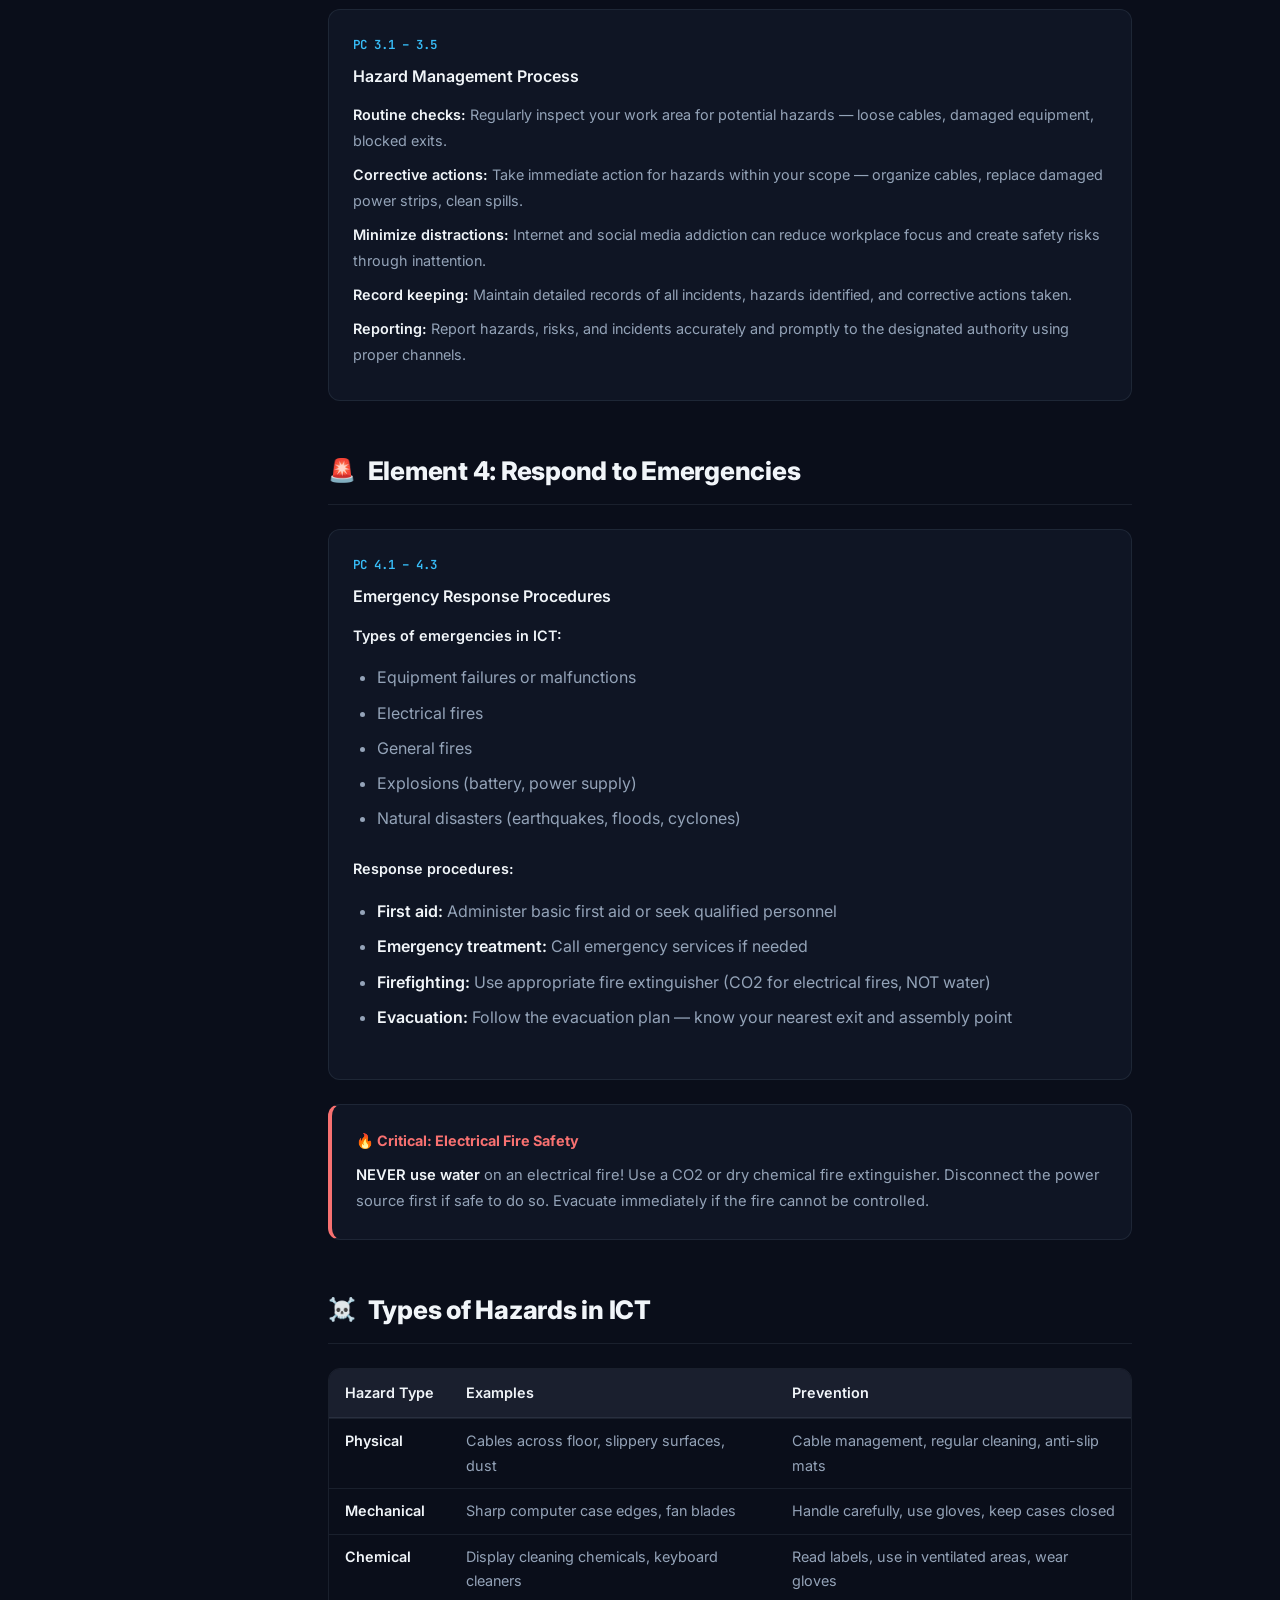
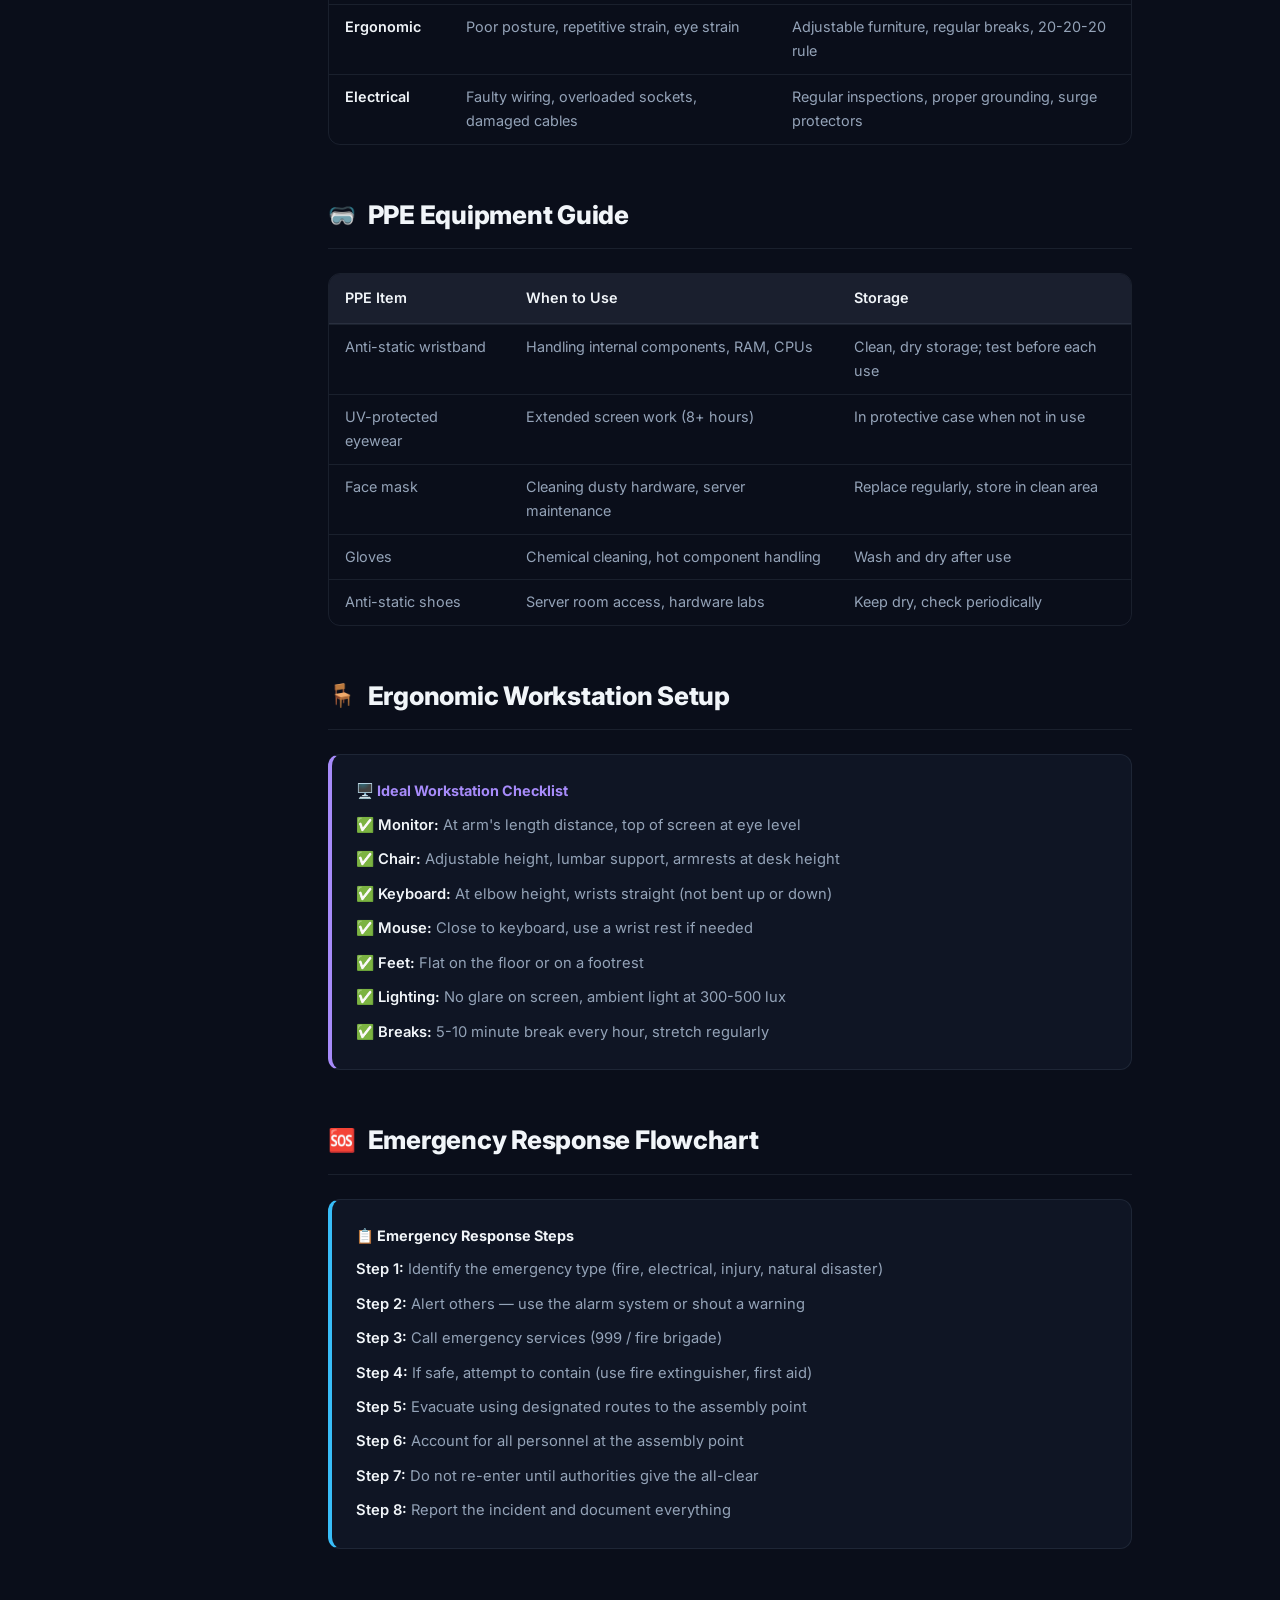
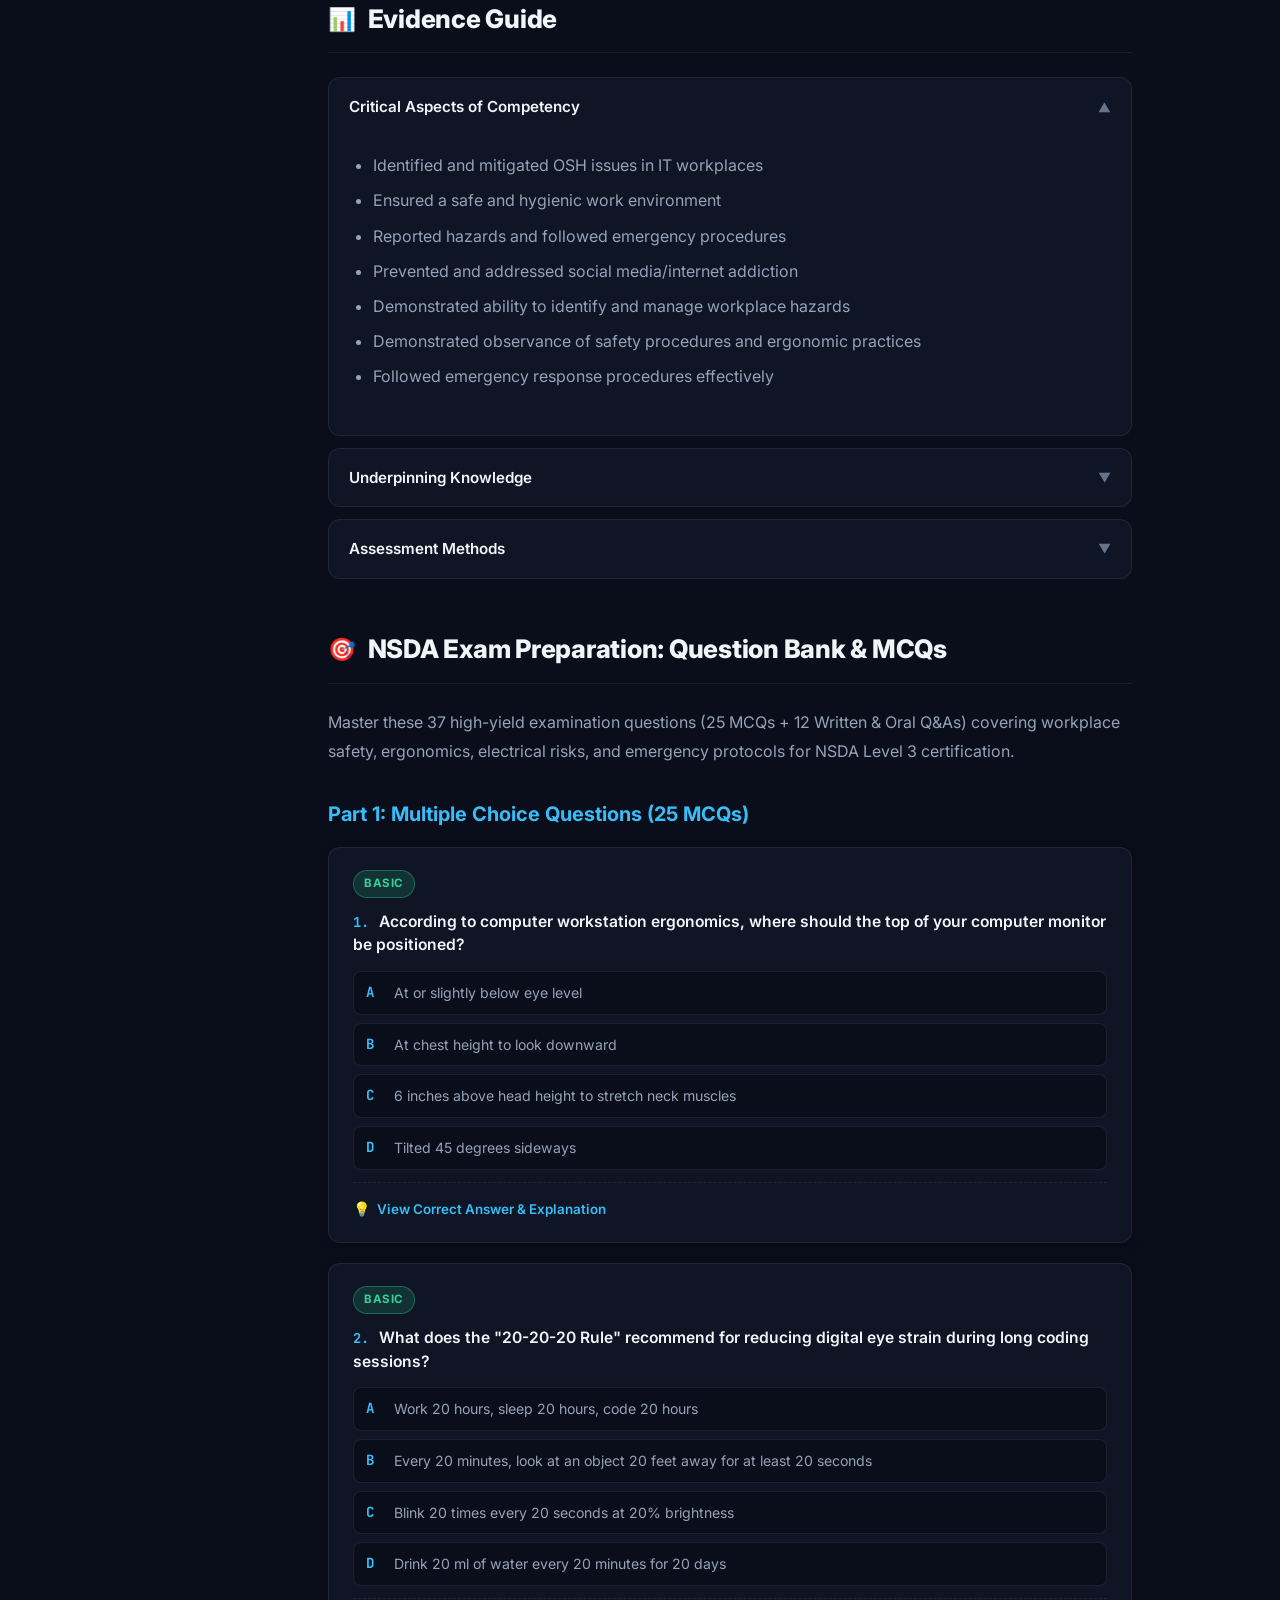
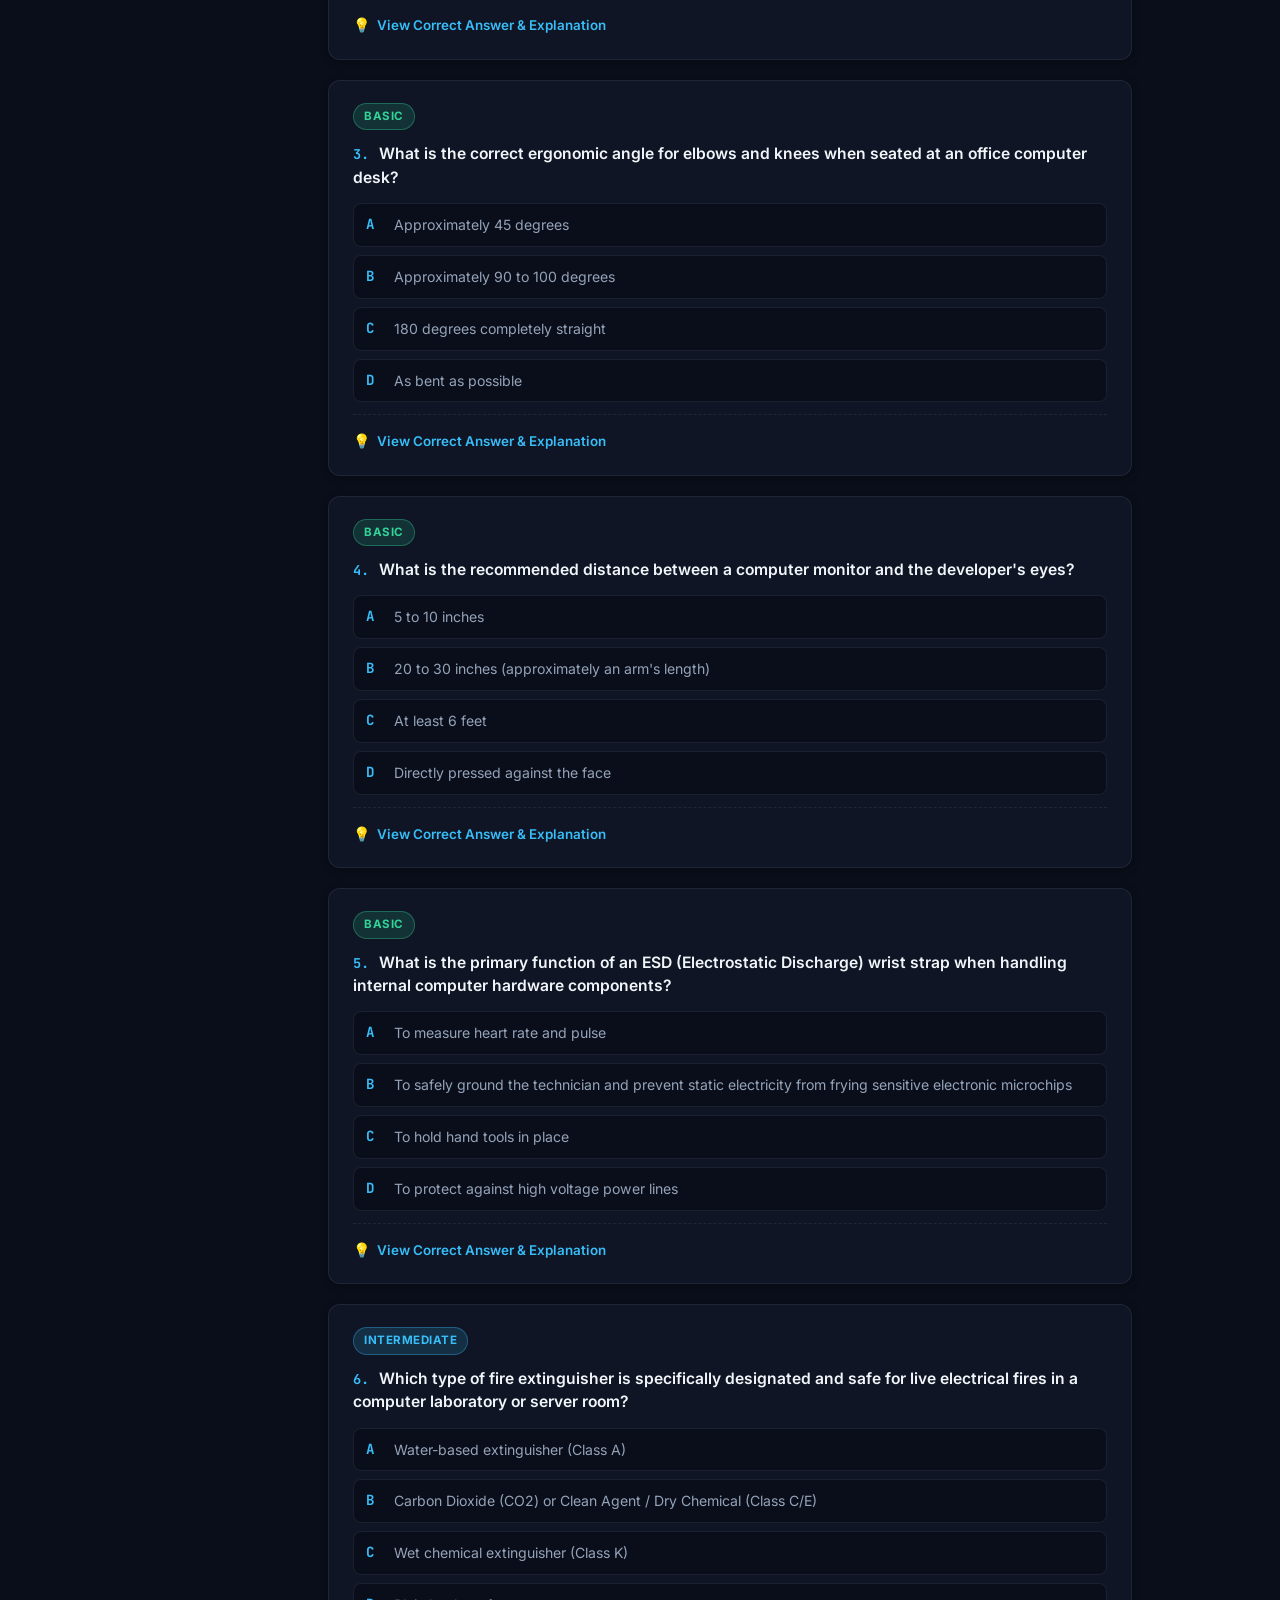
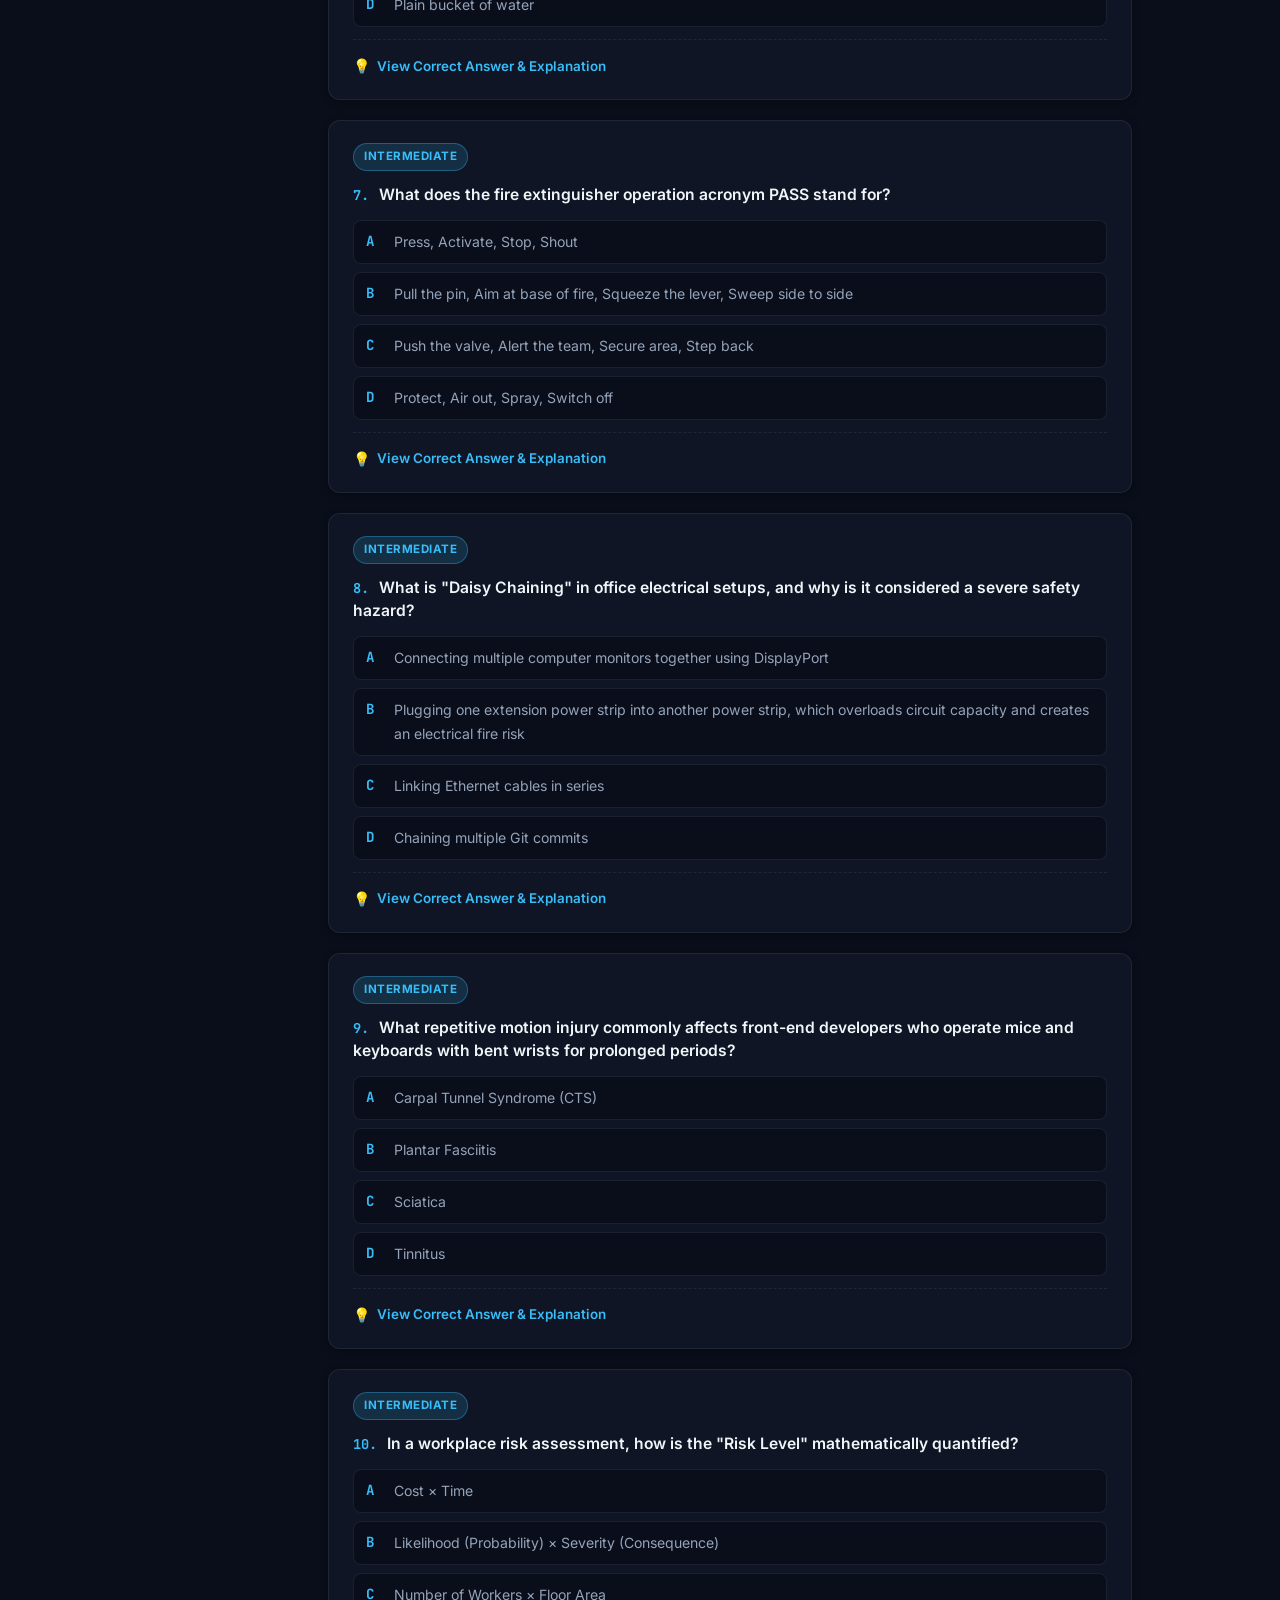
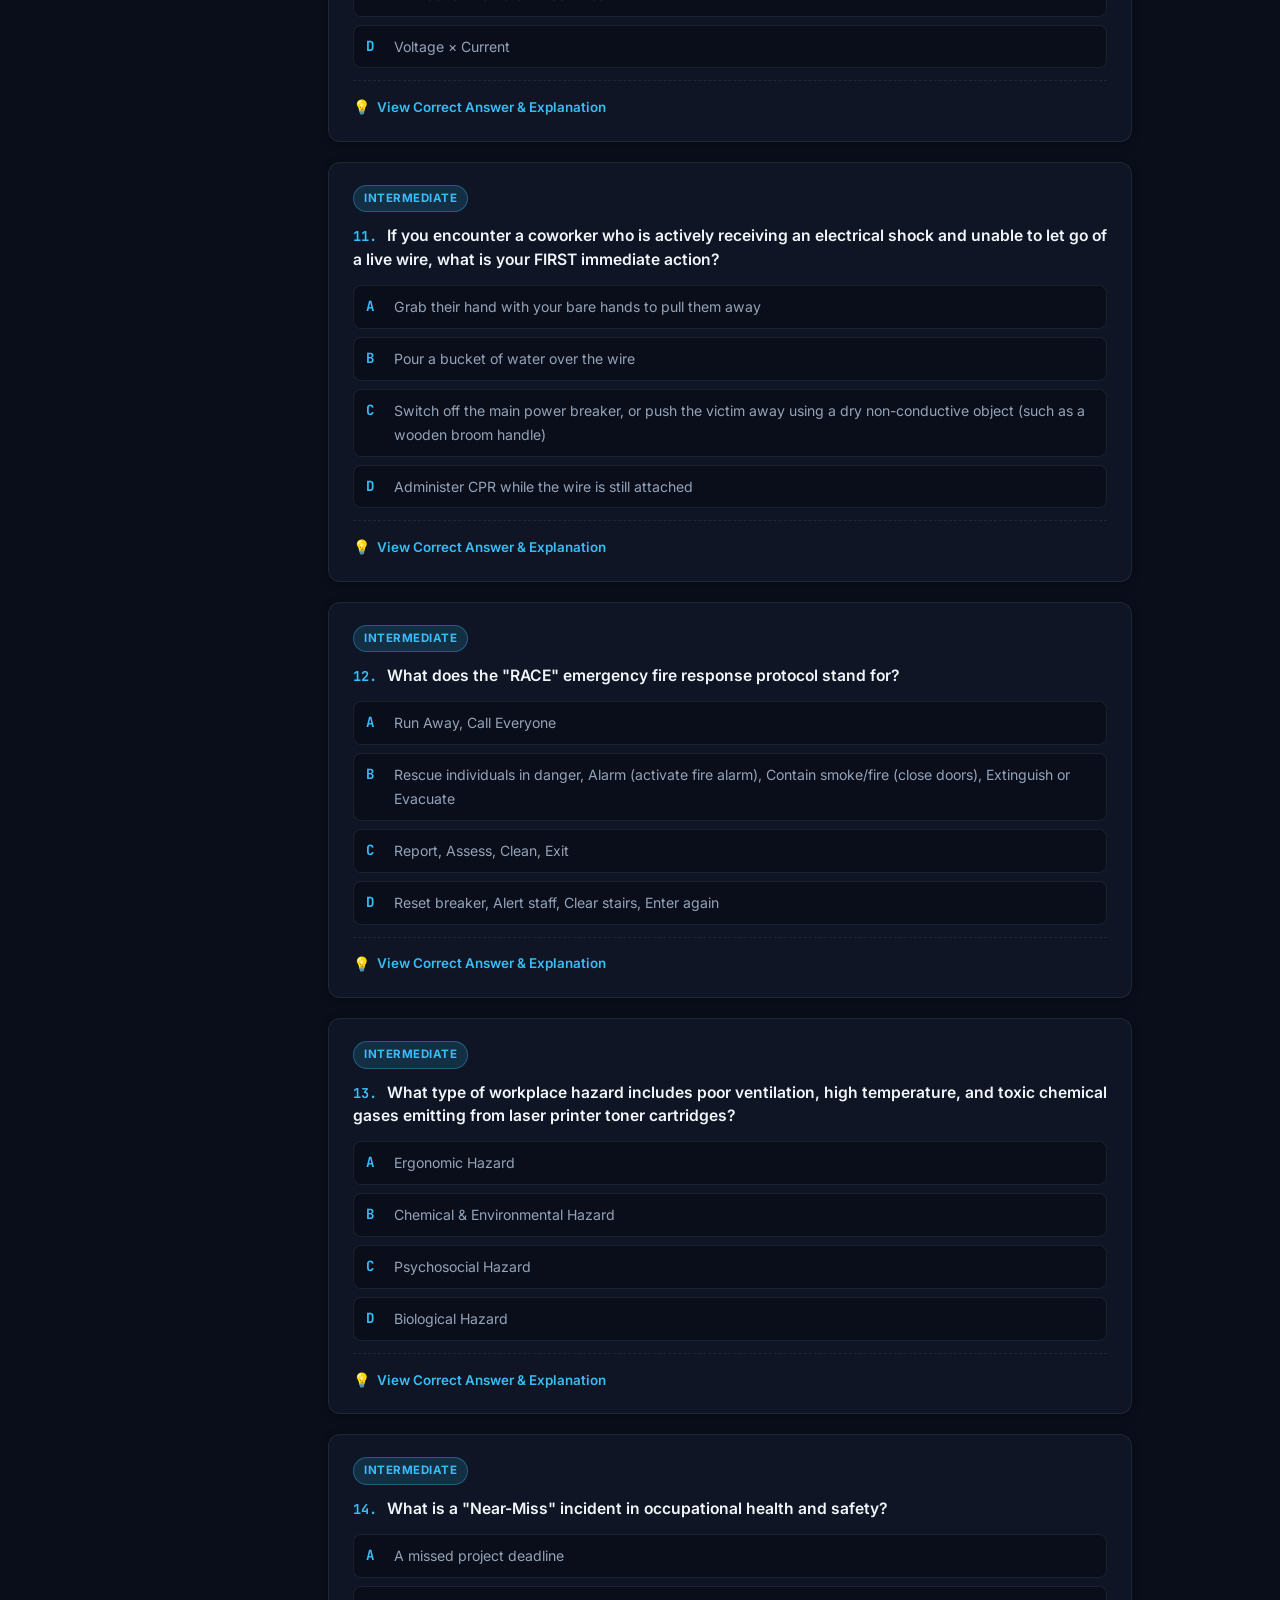
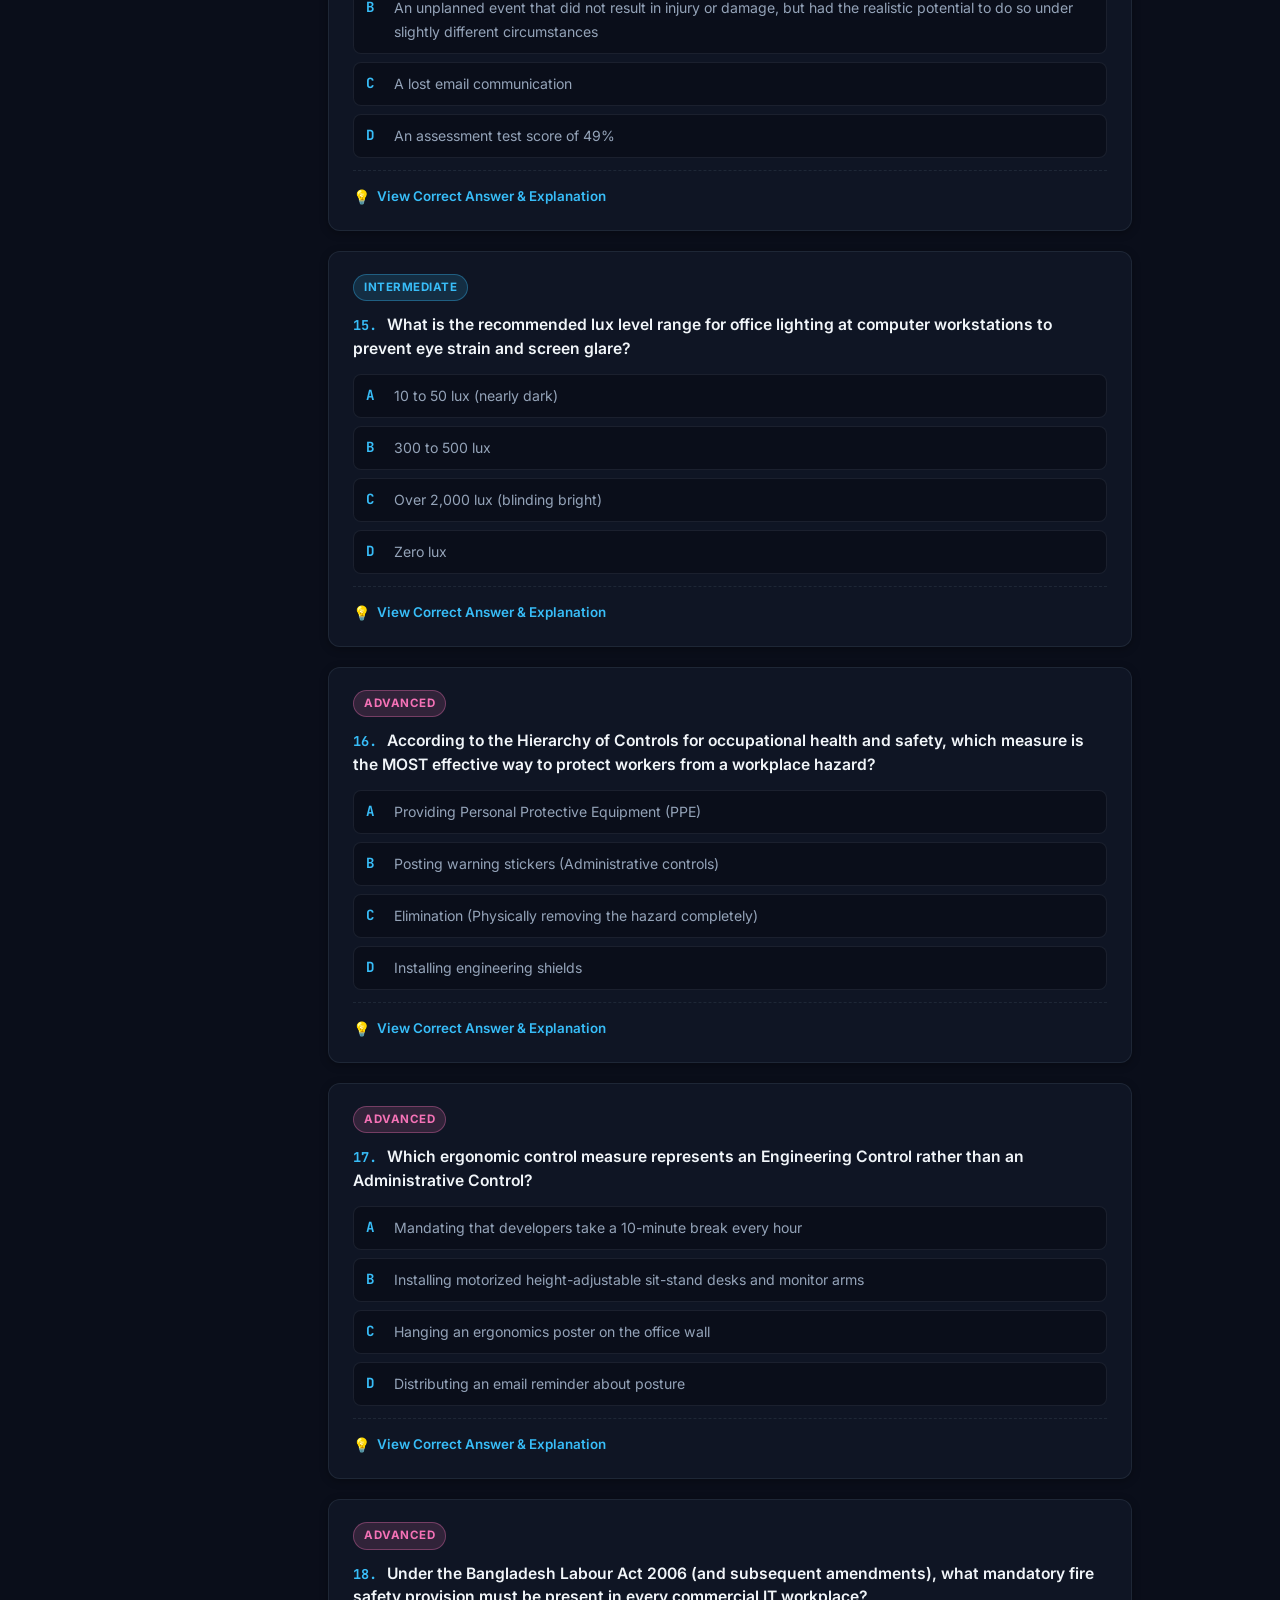
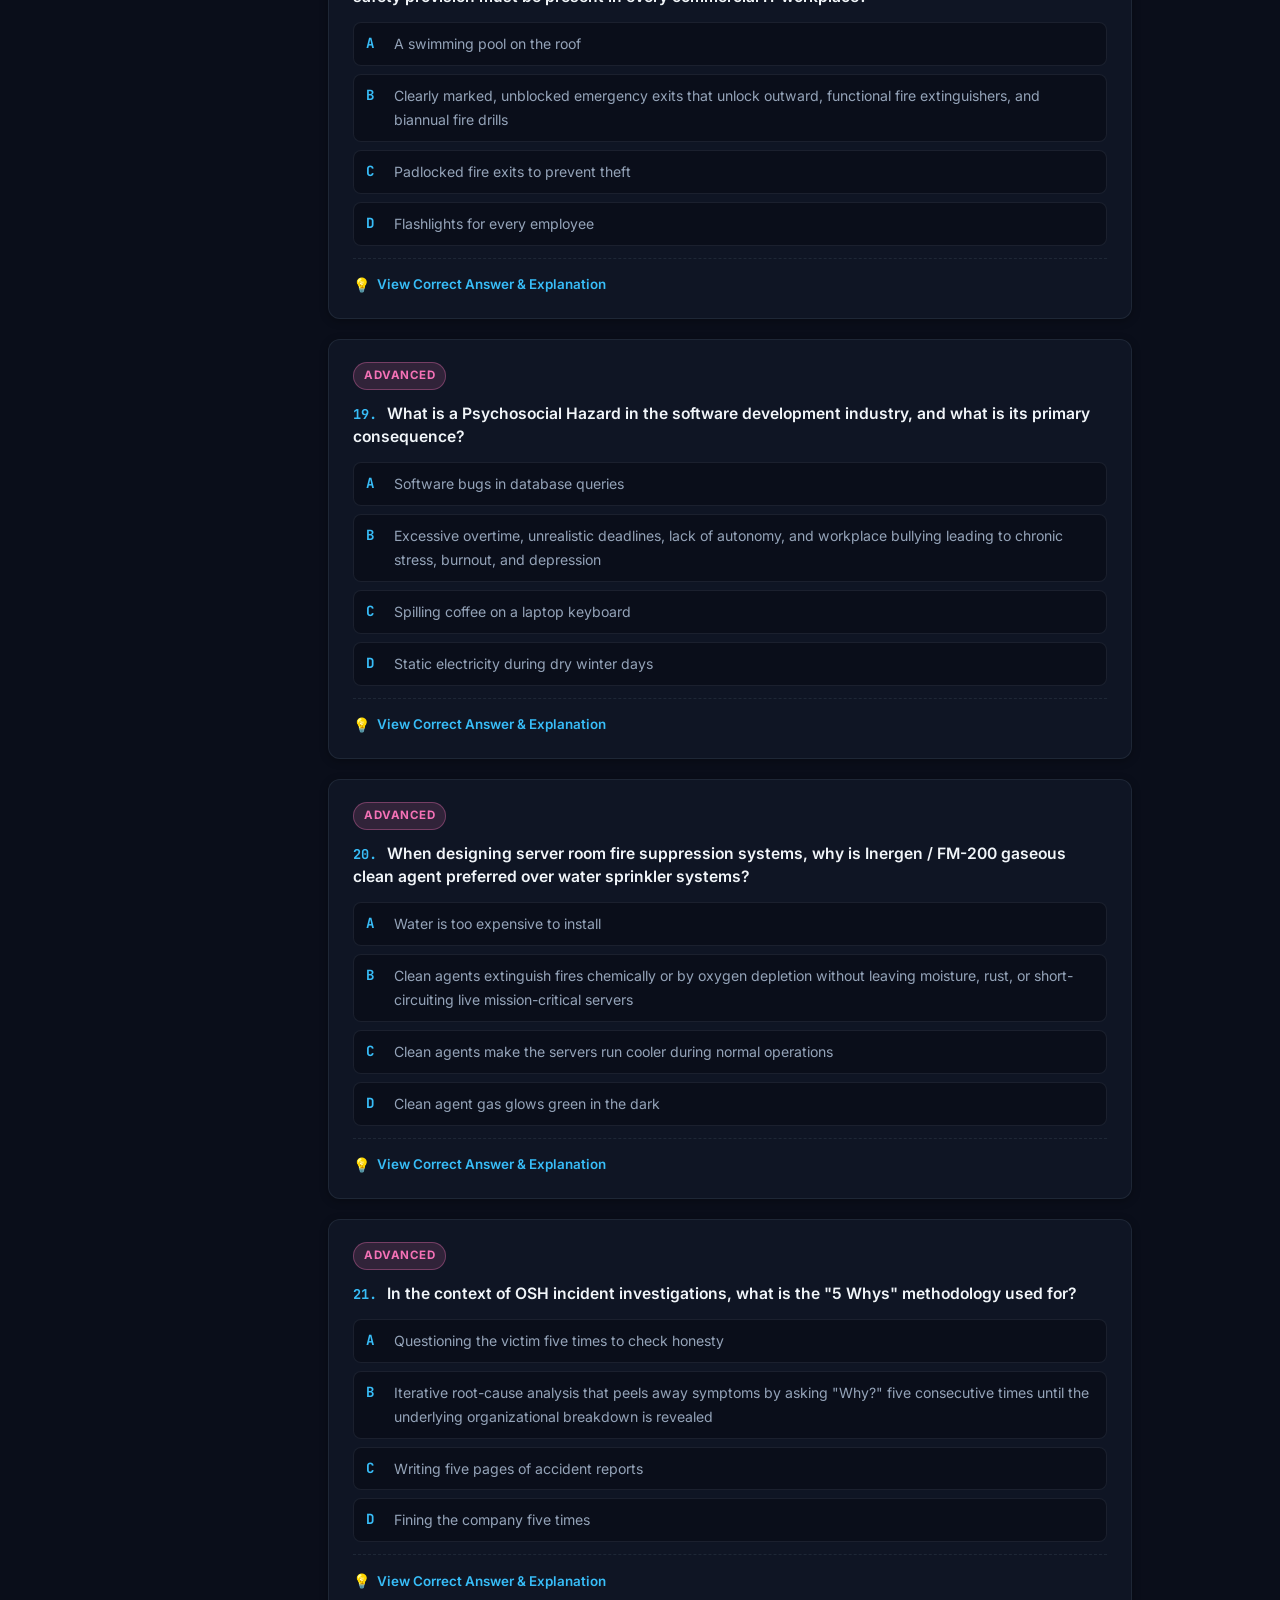
==== commit 00183c20: "feat: expand exam preparation question banks and MCQs across all NSDA Level 3 unit files" ====
--- a/unit2-osh.html
+++ b/unit2-osh.html
@@ -290,9 +290,9 @@
            NSDA EXAM PREPARATION: MCQS & QUESTION BANK
            ============================================ -->
       <h2 id="exam-prep"><span class="icon">🎯</span> NSDA Exam Preparation: Question Bank & MCQs</h2>
-      <p>High-yield exam questions covering Occupational Safety and Health (OSH) in IT environments for NSDA Level 3 assessments.</p>
-
-      <h3>Part 1: Multiple Choice Questions (MCQs)</h3>
+      <p>Master these 37 high-yield examination questions (25 MCQs + 12 Written & Oral Q&As) covering workplace safety, ergonomics, electrical risks, and emergency protocols for NSDA Level 3 certification.</p>
+
+      <h3>Part 1: Multiple Choice Questions (25 MCQs)</h3>
 
       <div class="mcq-card">
         <span class="exam-level-tag exam-level-basic">Basic</span>
@@ -312,8 +312,76 @@
       </div>
 
       <div class="mcq-card">
-        <span class="exam-level-tag exam-level-intermediate">Intermediate</span>
-        <div class="mcq-title"><span class="mcq-num">2.</span> Which type of fire extinguisher is specifically designated and safe for live electrical fires in a computer laboratory or server room?</div>
+        <span class="exam-level-tag exam-level-basic">Basic</span>
+        <div class="mcq-title"><span class="mcq-num">2.</span> What does the "20-20-20 Rule" recommend for reducing digital eye strain during long coding sessions?</div>
+        <div class="mcq-options-list">
+          <div class="mcq-opt"><span class="mcq-opt-key">A</span> Work 20 hours, sleep 20 hours, code 20 hours</div>
+          <div class="mcq-opt"><span class="mcq-opt-key">B</span> Every 20 minutes, look at an object 20 feet away for at least 20 seconds</div>
+          <div class="mcq-opt"><span class="mcq-opt-key">C</span> Blink 20 times every 20 seconds at 20% brightness</div>
+          <div class="mcq-opt"><span class="mcq-opt-key">D</span> Drink 20 ml of water every 20 minutes for 20 days</div>
+        </div>
+        <details class="exam-reveal">
+          <summary>View Correct Answer & Explanation</summary>
+          <div class="exam-reveal-body">
+            <strong>Correct Answer: B</strong> — The 20-20-20 rule relaxes the ciliary muscles in the eyes, preventing Computer Vision Syndrome (CVS).
+          </div>
+        </details>
+      </div>
+
+      <div class="mcq-card">
+        <span class="exam-level-tag exam-level-basic">Basic</span>
+        <div class="mcq-title"><span class="mcq-num">3.</span> What is the correct ergonomic angle for elbows and knees when seated at an office computer desk?</div>
+        <div class="mcq-options-list">
+          <div class="mcq-opt"><span class="mcq-opt-key">A</span> Approximately 45 degrees</div>
+          <div class="mcq-opt"><span class="mcq-opt-key">B</span> Approximately 90 to 100 degrees</div>
+          <div class="mcq-opt"><span class="mcq-opt-key">C</span> 180 degrees completely straight</div>
+          <div class="mcq-opt"><span class="mcq-opt-key">D</span> As bent as possible</div>
+        </div>
+        <details class="exam-reveal">
+          <summary>View Correct Answer & Explanation</summary>
+          <div class="exam-reveal-body">
+            <strong>Correct Answer: B</strong> — Keeping elbows and knees at 90–100 degrees promotes healthy blood circulation and prevents lumbar pressure.
+          </div>
+        </details>
+      </div>
+
+      <div class="mcq-card">
+        <span class="exam-level-tag exam-level-basic">Basic</span>
+        <div class="mcq-title"><span class="mcq-num">4.</span> What is the recommended distance between a computer monitor and the developer's eyes?</div>
+        <div class="mcq-options-list">
+          <div class="mcq-opt"><span class="mcq-opt-key">A</span> 5 to 10 inches</div>
+          <div class="mcq-opt"><span class="mcq-opt-key">B</span> 20 to 30 inches (approximately an arm's length)</div>
+          <div class="mcq-opt"><span class="mcq-opt-key">C</span> At least 6 feet</div>
+          <div class="mcq-opt"><span class="mcq-opt-key">D</span> Directly pressed against the face</div>
+        </div>
+        <details class="exam-reveal">
+          <summary>View Correct Answer & Explanation</summary>
+          <div class="exam-reveal-body">
+            <strong>Correct Answer: B</strong> — An arm's length distance (20–30 inches) provides optimal focal depth and prevents visual fatigue.
+          </div>
+        </details>
+      </div>
+
+      <div class="mcq-card">
+        <span class="exam-level-tag exam-level-basic">Basic</span>
+        <div class="mcq-title"><span class="mcq-num">5.</span> What is the primary function of an ESD (Electrostatic Discharge) wrist strap when handling internal computer hardware components?</div>
+        <div class="mcq-options-list">
+          <div class="mcq-opt"><span class="mcq-opt-key">A</span> To measure heart rate and pulse</div>
+          <div class="mcq-opt"><span class="mcq-opt-key">B</span> To safely ground the technician and prevent static electricity from frying sensitive electronic microchips</div>
+          <div class="mcq-opt"><span class="mcq-opt-key">C</span> To hold hand tools in place</div>
+          <div class="mcq-opt"><span class="mcq-opt-key">D</span> To protect against high voltage power lines</div>
+        </div>
+        <details class="exam-reveal">
+          <summary>View Correct Answer & Explanation</summary>
+          <div class="exam-reveal-body">
+            <strong>Correct Answer: B</strong> — Static electricity stored on human skin can destroy microprocessors and RAM; ESD straps safely dissipate charges to ground.
+          </div>
+        </details>
+      </div>
+
+      <div class="mcq-card">
+        <span class="exam-level-tag exam-level-intermediate">Intermediate</span>
+        <div class="mcq-title"><span class="mcq-num">6.</span> Which type of fire extinguisher is specifically designated and safe for live electrical fires in a computer laboratory or server room?</div>
         <div class="mcq-options-list">
           <div class="mcq-opt"><span class="mcq-opt-key">A</span> Water-based extinguisher (Class A)</div>
           <div class="mcq-opt"><span class="mcq-opt-key">B</span> Carbon Dioxide (CO2) or Clean Agent / Dry Chemical (Class C/E)</div>
@@ -329,8 +397,161 @@
       </div>
 
       <div class="mcq-card">
-        <span class="exam-level-tag exam-level-advanced">Advanced</span>
-        <div class="mcq-title"><span class="mcq-num">3.</span> According to the Hierarchy of Controls for occupational health and safety, which measure is the MOST effective way to protect workers from a workplace hazard?</div>
+        <span class="exam-level-tag exam-level-intermediate">Intermediate</span>
+        <div class="mcq-title"><span class="mcq-num">7.</span> What does the fire extinguisher operation acronym <strong>PASS</strong> stand for?</div>
+        <div class="mcq-options-list">
+          <div class="mcq-opt"><span class="mcq-opt-key">A</span> Press, Activate, Stop, Shout</div>
+          <div class="mcq-opt"><span class="mcq-opt-key">B</span> Pull the pin, Aim at base of fire, Squeeze the lever, Sweep side to side</div>
+          <div class="mcq-opt"><span class="mcq-opt-key">C</span> Push the valve, Alert the team, Secure area, Step back</div>
+          <div class="mcq-opt"><span class="mcq-opt-key">D</span> Protect, Air out, Spray, Switch off</div>
+        </div>
+        <details class="exam-reveal">
+          <summary>View Correct Answer & Explanation</summary>
+          <div class="exam-reveal-body">
+            <strong>Correct Answer: B</strong> — <strong>P</strong>ull the pin, <strong>A</strong>im at the fire base, <strong>S</strong>queeze trigger handle, <strong>S</strong>weep nozzle horizontally across flames.
+          </div>
+        </details>
+      </div>
+
+      <div class="mcq-card">
+        <span class="exam-level-tag exam-level-intermediate">Intermediate</span>
+        <div class="mcq-title"><span class="mcq-num">8.</span> What is "Daisy Chaining" in office electrical setups, and why is it considered a severe safety hazard?</div>
+        <div class="mcq-options-list">
+          <div class="mcq-opt"><span class="mcq-opt-key">A</span> Connecting multiple computer monitors together using DisplayPort</div>
+          <div class="mcq-opt"><span class="mcq-opt-key">B</span> Plugging one extension power strip into another power strip, which overloads circuit capacity and creates an electrical fire risk</div>
+          <div class="mcq-opt"><span class="mcq-opt-key">C</span> Linking Ethernet cables in series</div>
+          <div class="mcq-opt"><span class="mcq-opt-key">D</span> Chaining multiple Git commits</div>
+        </div>
+        <details class="exam-reveal">
+          <summary>View Correct Answer & Explanation</summary>
+          <div class="exam-reveal-body">
+            <strong>Correct Answer: B</strong> — Daisy chaining power multi-plugs draws current beyond wire ratings, melting insulation and igniting fires.
+          </div>
+        </details>
+      </div>
+
+      <div class="mcq-card">
+        <span class="exam-level-tag exam-level-intermediate">Intermediate</span>
+        <div class="mcq-title"><span class="mcq-num">9.</span> What repetitive motion injury commonly affects front-end developers who operate mice and keyboards with bent wrists for prolonged periods?</div>
+        <div class="mcq-options-list">
+          <div class="mcq-opt"><span class="mcq-opt-key">A</span> Carpal Tunnel Syndrome (CTS)</div>
+          <div class="mcq-opt"><span class="mcq-opt-key">B</span> Plantar Fasciitis</div>
+          <div class="mcq-opt"><span class="mcq-opt-key">C</span> Sciatica</div>
+          <div class="mcq-opt"><span class="mcq-opt-key">D</span> Tinnitus</div>
+        </div>
+        <details class="exam-reveal">
+          <summary>View Correct Answer & Explanation</summary>
+          <div class="exam-reveal-body">
+            <strong>Correct Answer: A</strong> — Carpal Tunnel Syndrome results from median nerve compression in the wrist caused by awkward flexion and repetitive keystrokes.
+          </div>
+        </details>
+      </div>
+
+      <div class="mcq-card">
+        <span class="exam-level-tag exam-level-intermediate">Intermediate</span>
+        <div class="mcq-title"><span class="mcq-num">10.</span> In a workplace risk assessment, how is the "Risk Level" mathematically quantified?</div>
+        <div class="mcq-options-list">
+          <div class="mcq-opt"><span class="mcq-opt-key">A</span> Cost &times; Time</div>
+          <div class="mcq-opt"><span class="mcq-opt-key">B</span> Likelihood (Probability) &times; Severity (Consequence)</div>
+          <div class="mcq-opt"><span class="mcq-opt-key">C</span> Number of Workers &times; Floor Area</div>
+          <div class="mcq-opt"><span class="mcq-opt-key">D</span> Voltage &times; Current</div>
+        </div>
+        <details class="exam-reveal">
+          <summary>View Correct Answer & Explanation</summary>
+          <div class="exam-reveal-body">
+            <strong>Correct Answer: B</strong> — Risk is calculated as <code>Likelihood &times; Severity</code> on a 5&times;5 scoring matrix to prioritize mitigation.
+          </div>
+        </details>
+      </div>
+
+      <div class="mcq-card">
+        <span class="exam-level-tag exam-level-intermediate">Intermediate</span>
+        <div class="mcq-title"><span class="mcq-num">11.</span> If you encounter a coworker who is actively receiving an electrical shock and unable to let go of a live wire, what is your FIRST immediate action?</div>
+        <div class="mcq-options-list">
+          <div class="mcq-opt"><span class="mcq-opt-key">A</span> Grab their hand with your bare hands to pull them away</div>
+          <div class="mcq-opt"><span class="mcq-opt-key">B</span> Pour a bucket of water over the wire</div>
+          <div class="mcq-opt"><span class="mcq-opt-key">C</span> Switch off the main power breaker, or push the victim away using a dry non-conductive object (such as a wooden broom handle)</div>
+          <div class="mcq-opt"><span class="mcq-opt-key">D</span> Administer CPR while the wire is still attached</div>
+        </div>
+        <details class="exam-reveal">
+          <summary>View Correct Answer & Explanation</summary>
+          <div class="exam-reveal-body">
+            <strong>Correct Answer: C</strong> — Never touch the victim directly because human skin conducts electricity. Cut power at the circuit breaker or use non-conductive materials.
+          </div>
+        </details>
+      </div>
+
+      <div class="mcq-card">
+        <span class="exam-level-tag exam-level-intermediate">Intermediate</span>
+        <div class="mcq-title"><span class="mcq-num">12.</span> What does the "RACE" emergency fire response protocol stand for?</div>
+        <div class="mcq-options-list">
+          <div class="mcq-opt"><span class="mcq-opt-key">A</span> Run Away, Call Everyone</div>
+          <div class="mcq-opt"><span class="mcq-opt-key">B</span> Rescue individuals in danger, Alarm (activate fire alarm), Contain smoke/fire (close doors), Extinguish or Evacuate</div>
+          <div class="mcq-opt"><span class="mcq-opt-key">C</span> Report, Assess, Clean, Exit</div>
+          <div class="mcq-opt"><span class="mcq-opt-key">D</span> Reset breaker, Alert staff, Clear stairs, Enter again</div>
+        </div>
+        <details class="exam-reveal">
+          <summary>View Correct Answer & Explanation</summary>
+          <div class="exam-reveal-body">
+            <strong>Correct Answer: B</strong> — RACE outlines the systematic reaction order during facility fires to preserve human life first, then limit fire spread.
+          </div>
+        </details>
+      </div>
+
+      <div class="mcq-card">
+        <span class="exam-level-tag exam-level-intermediate">Intermediate</span>
+        <div class="mcq-title"><span class="mcq-num">13.</span> What type of workplace hazard includes poor ventilation, high temperature, and toxic chemical gases emitting from laser printer toner cartridges?</div>
+        <div class="mcq-options-list">
+          <div class="mcq-opt"><span class="mcq-opt-key">A</span> Ergonomic Hazard</div>
+          <div class="mcq-opt"><span class="mcq-opt-key">B</span> Chemical & Environmental Hazard</div>
+          <div class="mcq-opt"><span class="mcq-opt-key">C</span> Psychosocial Hazard</div>
+          <div class="mcq-opt"><span class="mcq-opt-key">D</span> Biological Hazard</div>
+        </div>
+        <details class="exam-reveal">
+          <summary>View Correct Answer & Explanation</summary>
+          <div class="exam-reveal-body">
+            <strong>Correct Answer: B</strong> — Carbon black nanoparticles, ozone emissions from printers, and poor HVAC ventilation are categorized as chemical and environmental risks.
+          </div>
+        </details>
+      </div>
+
+      <div class="mcq-card">
+        <span class="exam-level-tag exam-level-intermediate">Intermediate</span>
+        <div class="mcq-title"><span class="mcq-num">14.</span> What is a "Near-Miss" incident in occupational health and safety?</div>
+        <div class="mcq-options-list">
+          <div class="mcq-opt"><span class="mcq-opt-key">A</span> A missed project deadline</div>
+          <div class="mcq-opt"><span class="mcq-opt-key">B</span> An unplanned event that did not result in injury or damage, but had the realistic potential to do so under slightly different circumstances</div>
+          <div class="mcq-opt"><span class="mcq-opt-key">C</span> A lost email communication</div>
+          <div class="mcq-opt"><span class="mcq-opt-key">D</span> An assessment test score of 49%</div>
+        </div>
+        <details class="exam-reveal">
+          <summary>View Correct Answer & Explanation</summary>
+          <div class="exam-reveal-body">
+            <strong>Correct Answer: B</strong> — Reporting near-misses (e.g., tripping on an unclipped cable but catching oneself) allows proactive safety fixes before serious injuries occur.
+          </div>
+        </details>
+      </div>
+
+      <div class="mcq-card">
+        <span class="exam-level-tag exam-level-intermediate">Intermediate</span>
+        <div class="mcq-title"><span class="mcq-num">15.</span> What is the recommended lux level range for office lighting at computer workstations to prevent eye strain and screen glare?</div>
+        <div class="mcq-options-list">
+          <div class="mcq-opt"><span class="mcq-opt-key">A</span> 10 to 50 lux (nearly dark)</div>
+          <div class="mcq-opt"><span class="mcq-opt-key">B</span> 300 to 500 lux</div>
+          <div class="mcq-opt"><span class="mcq-opt-key">C</span> Over 2,000 lux (blinding bright)</div>
+          <div class="mcq-opt"><span class="mcq-opt-key">D</span> Zero lux</div>
+        </div>
+        <details class="exam-reveal">
+          <summary>View Correct Answer & Explanation</summary>
+          <div class="exam-reveal-body">
+            <strong>Correct Answer: B</strong> — 300 to 500 lux provides balanced ambient illumination without causing reflections or harsh contrast on backlit monitors.
+          </div>
+        </details>
+      </div>
+
+      <div class="mcq-card">
+        <span class="exam-level-tag exam-level-advanced">Advanced</span>
+        <div class="mcq-title"><span class="mcq-num">16.</span> According to the Hierarchy of Controls for occupational health and safety, which measure is the MOST effective way to protect workers from a workplace hazard?</div>
         <div class="mcq-options-list">
           <div class="mcq-opt"><span class="mcq-opt-key">A</span> Providing Personal Protective Equipment (PPE)</div>
           <div class="mcq-opt"><span class="mcq-opt-key">B</span> Posting warning stickers (Administrative controls)</div>
@@ -345,7 +566,160 @@
         </details>
       </div>
 
-      <h3>Part 2: Written & Oral Questions with Detailed Answers</h3>
+      <div class="mcq-card">
+        <span class="exam-level-tag exam-level-advanced">Advanced</span>
+        <div class="mcq-title"><span class="mcq-num">17.</span> Which ergonomic control measure represents an <strong>Engineering Control</strong> rather than an Administrative Control?</div>
+        <div class="mcq-options-list">
+          <div class="mcq-opt"><span class="mcq-opt-key">A</span> Mandating that developers take a 10-minute break every hour</div>
+          <div class="mcq-opt"><span class="mcq-opt-key">B</span> Installing motorized height-adjustable sit-stand desks and monitor arms</div>
+          <div class="mcq-opt"><span class="mcq-opt-key">C</span> Hanging an ergonomics poster on the office wall</div>
+          <div class="mcq-opt"><span class="mcq-opt-key">D</span> Distributing an email reminder about posture</div>
+        </div>
+        <details class="exam-reveal">
+          <summary>View Correct Answer & Explanation</summary>
+          <div class="exam-reveal-body">
+            <strong>Correct Answer: B</strong> — Engineering controls physically isolate or redesign equipment to fit the worker, while breaks and posters are administrative policies.
+          </div>
+        </details>
+      </div>
+
+      <div class="mcq-card">
+        <span class="exam-level-tag exam-level-advanced">Advanced</span>
+        <div class="mcq-title"><span class="mcq-num">18.</span> Under the Bangladesh Labour Act 2006 (and subsequent amendments), what mandatory fire safety provision must be present in every commercial IT workplace?</div>
+        <div class="mcq-options-list">
+          <div class="mcq-opt"><span class="mcq-opt-key">A</span> A swimming pool on the roof</div>
+          <div class="mcq-opt"><span class="mcq-opt-key">B</span> Clearly marked, unblocked emergency exits that unlock outward, functional fire extinguishers, and biannual fire drills</div>
+          <div class="mcq-opt"><span class="mcq-opt-key">C</span> Padlocked fire exits to prevent theft</div>
+          <div class="mcq-opt"><span class="mcq-opt-key">D</span> Flashlights for every employee</div>
+        </div>
+        <details class="exam-reveal">
+          <summary>View Correct Answer & Explanation</summary>
+          <div class="exam-reveal-body">
+            <strong>Correct Answer: B</strong> — The law strictly prohibits locking emergency exits during work hours, mandates outward opening doors, and requires regular evacuation training.
+          </div>
+        </details>
+      </div>
+
+      <div class="mcq-card">
+        <span class="exam-level-tag exam-level-advanced">Advanced</span>
+        <div class="mcq-title"><span class="mcq-num">19.</span> What is a <strong>Psychosocial Hazard</strong> in the software development industry, and what is its primary consequence?</div>
+        <div class="mcq-options-list">
+          <div class="mcq-opt"><span class="mcq-opt-key">A</span> Software bugs in database queries</div>
+          <div class="mcq-opt"><span class="mcq-opt-key">B</span> Excessive overtime, unrealistic deadlines, lack of autonomy, and workplace bullying leading to chronic stress, burnout, and depression</div>
+          <div class="mcq-opt"><span class="mcq-opt-key">C</span> Spilling coffee on a laptop keyboard</div>
+          <div class="mcq-opt"><span class="mcq-opt-key">D</span> Static electricity during dry winter days</div>
+        </div>
+        <details class="exam-reveal">
+          <summary>View Correct Answer & Explanation</summary>
+          <div class="exam-reveal-body">
+            <strong>Correct Answer: B</strong> — Psychosocial hazards relate to the design and management of work. Chronic workplace stress causes mental fatigue, high turnover, and health issues.
+          </div>
+        </details>
+      </div>
+
+      <div class="mcq-card">
+        <span class="exam-level-tag exam-level-advanced">Advanced</span>
+        <div class="mcq-title"><span class="mcq-num">20.</span> When designing server room fire suppression systems, why is <strong>Inergen / FM-200 gaseous clean agent</strong> preferred over water sprinkler systems?</div>
+        <div class="mcq-options-list">
+          <div class="mcq-opt"><span class="mcq-opt-key">A</span> Water is too expensive to install</div>
+          <div class="mcq-opt"><span class="mcq-opt-key">B</span> Clean agents extinguish fires chemically or by oxygen depletion without leaving moisture, rust, or short-circuiting live mission-critical servers</div>
+          <div class="mcq-opt"><span class="mcq-opt-key">C</span> Clean agents make the servers run cooler during normal operations</div>
+          <div class="mcq-opt"><span class="mcq-opt-key">D</span> Clean agent gas glows green in the dark</div>
+        </div>
+        <details class="exam-reveal">
+          <summary>View Correct Answer & Explanation</summary>
+          <div class="exam-reveal-body">
+            <strong>Correct Answer: B</strong> — Water causes catastrophic short circuits and destroys millions of dollars in server electronics; gaseous agents extinguish flames without residue.
+          </div>
+        </details>
+      </div>
+
+      <div class="mcq-card">
+        <span class="exam-level-tag exam-level-advanced">Advanced</span>
+        <div class="mcq-title"><span class="mcq-num">21.</span> In the context of OSH incident investigations, what is the <strong>"5 Whys"</strong> methodology used for?</div>
+        <div class="mcq-options-list">
+          <div class="mcq-opt"><span class="mcq-opt-key">A</span> Questioning the victim five times to check honesty</div>
+          <div class="mcq-opt"><span class="mcq-opt-key">B</span> Iterative root-cause analysis that peels away symptoms by asking "Why?" five consecutive times until the underlying organizational breakdown is revealed</div>
+          <div class="mcq-opt"><span class="mcq-opt-key">C</span> Writing five pages of accident reports</div>
+          <div class="mcq-opt"><span class="mcq-opt-key">D</span> Fining the company five times</div>
+        </div>
+        <details class="exam-reveal">
+          <summary>View Correct Answer & Explanation</summary>
+          <div class="exam-reveal-body">
+            <strong>Correct Answer: B</strong> — The 5 Whys drills past surface human error to uncover broken maintenance schedules, budget deficits, or faulty safety training.
+          </div>
+        </details>
+      </div>
+
+      <div class="mcq-card">
+        <span class="exam-level-tag exam-level-advanced">Advanced</span>
+        <div class="mcq-title"><span class="mcq-num">22.</span> What is the proper procedure for lifting heavy enterprise server hardware or UPS battery packs to avoid severe spinal disc herniation?</div>
+        <div class="mcq-options-list">
+          <div class="mcq-opt"><span class="mcq-opt-key">A</span> Bend at the waist with straight legs, and jerk the weight up quickly</div>
+          <div class="mcq-opt"><span class="mcq-opt-key">B</span> Squat bending the knees, keep the back straight, hold load close to the chest, and lift using strong leg muscles (or perform a two-person team lift)</div>
+          <div class="mcq-opt"><span class="mcq-opt-key">C</span> Twist the torso while lifting off the ground</div>
+          <div class="mcq-opt"><span class="mcq-opt-key">D</span> Drag the server using its power cables</div>
+        </div>
+        <details class="exam-reveal">
+          <summary>View Correct Answer & Explanation</summary>
+          <div class="exam-reveal-body">
+            <strong>Correct Answer: B</strong> — Lifting with back muscles causes severe lumbar disc damage. Power lifting from the legs with a vertical spine protects the vertebral column.
+          </div>
+        </details>
+      </div>
+
+      <div class="mcq-card">
+        <span class="exam-level-tag exam-level-advanced">Advanced</span>
+        <div class="mcq-title"><span class="mcq-num">23.</span> What role does an <strong>Uninterruptible Power Supply (UPS)</strong> play in electrical OSH and data safety in a web design lab?</div>
+        <div class="mcq-options-list">
+          <div class="mcq-opt"><span class="mcq-opt-key">A</span> Increases internet bandwidth</div>
+          <div class="mcq-opt"><span class="mcq-opt-key">B</span> Conditions dirty line voltage (suppresses surges, sags, brownouts) and provides battery reserve power to allow orderly server shutdowns during blackouts</div>
+          <div class="mcq-opt"><span class="mcq-opt-key">C</span> Converts AC power to water</div>
+          <div class="mcq-opt"><span class="mcq-opt-key">D</span> Generates wireless network signals</div>
+        </div>
+        <details class="exam-reveal">
+          <summary>View Correct Answer & Explanation</summary>
+          <div class="exam-reveal-body">
+            <strong>Correct Answer: B</strong> — A true online UPS regulates power spikes that cause hardware fires and prevents data corruption caused by sudden crashes.
+          </div>
+        </details>
+      </div>
+
+      <div class="mcq-card">
+        <span class="exam-level-tag exam-level-advanced">Advanced</span>
+        <div class="mcq-title"><span class="mcq-num">24.</span> Under NSDA assessment standards, what Personal Protective Equipment (PPE) is specified during computer hardware and local server environment setup?</div>
+        <div class="mcq-options-list">
+          <div class="mcq-opt"><span class="mcq-opt-key">A</span> Heavy welding helmet and fireproof suit</div>
+          <div class="mcq-opt"><span class="mcq-opt-key">B</span> Protective Apron / Lab Coat, Face Mask, and Anti-static ESD Wristband</div>
+          <div class="mcq-opt"><span class="mcq-opt-key">C</span> Steel-toe boots only</div>
+          <div class="mcq-opt"><span class="mcq-opt-key">D</span> No PPE is required in IT</div>
+        </div>
+        <details class="exam-reveal">
+          <summary>View Correct Answer & Explanation</summary>
+          <div class="exam-reveal-body">
+            <strong>Correct Answer: B</strong> — Per NSDA CBLM Specification Sheets, trainees must demonstrate wearing protective aprons and masks to protect against dust and electrical discharge.
+          </div>
+        </details>
+      </div>
+
+      <div class="mcq-card">
+        <span class="exam-level-tag exam-level-advanced">Advanced</span>
+        <div class="mcq-title"><span class="mcq-num">25.</span> How does <strong>"Lockout/Tagout" (LOTO)</strong> apply when performing deep maintenance on rack-mounted network switches and power distribution units?</div>
+        <div class="mcq-options-list">
+          <div class="mcq-opt"><span class="mcq-opt-key">A</span> Locking the office door so employees cannot leave</div>
+          <div class="mcq-opt"><span class="mcq-opt-key">B</span> De-energizing the electrical power source, locking the breaker with a physical padlock, and placing a warning tag so nobody accidentally powers on the unit while work is ongoing</div>
+          <div class="mcq-opt"><span class="mcq-opt-key">C</span> Locking Git branches against pull requests</div>
+          <div class="mcq-opt"><span class="mcq-opt-key">D</span> Setting a Windows user login password</div>
+        </div>
+        <details class="exam-reveal">
+          <summary>View Correct Answer & Explanation</summary>
+          <div class="exam-reveal-body">
+            <strong>Correct Answer: B</strong> — LOTO ensures hazardous energy sources remain isolated during electrical repairs, preventing fatal electrocutions.
+          </div>
+        </details>
+      </div>
+
+      <h3>Part 2: Written & Oral Questions with Detailed Answers (12 Items)</h3>
 
       <div class="qa-card">
         <span class="exam-level-tag exam-level-basic">Basic</span>
@@ -357,8 +731,37 @@
       </div>
 
       <div class="qa-card">
-        <span class="exam-level-tag exam-level-intermediate">Intermediate</span>
-        <div class="qa-question"><span class="qa-qnum">Q2:</span> What is the "20-20-20 Rule" and what ergonomic symptoms does it prevent in web design professionals?</div>
+        <span class="exam-level-tag exam-level-basic">Basic</span>
+        <div class="qa-question"><span class="qa-qnum">Q2:</span> Describe the ergonomic sitting posture for a web designer working at a computer workstation.</div>
+        <div class="qa-answer">
+          <ol>
+            <li><strong>Eyes & Head:</strong> Head balanced upright; top third of monitor aligned at horizontal eye level, 20–30 inches away.</li>
+            <li><strong>Shoulders & Arms:</strong> Shoulders relaxed (not hunched); upper arms vertical; elbows bent at 90–100 degrees resting on adjustable armrests.</li>
+            <li><strong>Wrists & Hands:</strong> Forearms, wrists, and hands aligned in a straight, neutral horizontal line (avoiding resting wrists on sharp desk edges).</li>
+            <li><strong>Back & Spine:</strong> Back supported firmly against the chair's lumbar support curve; spine tilted slightly back (100–110 degrees).</li>
+            <li><strong>Legs & Feet:</strong> Thighs horizontal; knees bent at 90 degrees; feet resting flat on the floor or on an ergonomic footrest.</li>
+          </ol>
+        </div>
+      </div>
+
+      <div class="qa-card">
+        <span class="exam-level-tag exam-level-basic">Basic</span>
+        <div class="qa-question"><span class="qa-qnum">Q3:</span> What are the primary causes of electrical fires in computer labs, and how can they be prevented?</div>
+        <div class="qa-answer">
+          <p><strong>Primary Causes:</strong> Overloaded wall outlets, daisy-chaining power strips, frayed or pinched power cables, accumulated dust inside power supplies (PSUs), and ungrounded electrical circuits.</p>
+          <p><strong>Prevention Measures:</strong></p>
+          <ul>
+            <li>Never exceed rated amperage on multi-plug strips.</li>
+            <li>Encase and route all cables through industrial rubber floor raceways or cable trays.</li>
+            <li>Schedule quarterly compressed-air cleaning of PC power supplies.</li>
+            <li>Conduct annual thermal imaging scans of distribution panels to detect loose connections.</li>
+          </ul>
+        </div>
+      </div>
+
+      <div class="qa-card">
+        <span class="exam-level-tag exam-level-basic">Basic</span>
+        <div class="qa-question"><span class="qa-qnum">Q4:</span> What is the "20-20-20 Rule" and what ergonomic symptoms does it prevent in web design professionals?</div>
         <div class="qa-answer">
           <p><strong>The Rule:</strong> Every <strong>20 minutes</strong> of continuous screen time, shift your focus to look at an object at least <strong>20 feet</strong> away for at least <strong>20 seconds</strong>.</p>
           <p><strong>Conditions Prevented:</strong></p>
@@ -371,8 +774,72 @@
       </div>
 
       <div class="qa-card">
-        <span class="exam-level-tag exam-level-advanced">Advanced</span>
-        <div class="qa-question"><span class="qa-qnum">Q3:</span> Describe the step-by-step emergency evacuation and incident reporting procedure following an electrical fire incident in an IT center.</div>
+        <span class="exam-level-tag exam-level-intermediate">Intermediate</span>
+        <div class="qa-question"><span class="qa-qnum">Q5:</span> Detail the five levels of the Hierarchy of Controls with practical examples from a software development facility.</div>
+        <div class="qa-answer">
+          <div class="table-wrapper">
+            <table>
+              <thead><tr><th>Hierarchy Level</th><th>Effectiveness</th><th>Practical IT Example</th></tr></thead>
+              <tbody>
+                <tr><td><strong>1. Elimination</strong></td><td>Highest</td><td>Eliminate physical server hardware by migrating legacy on-premise servers to AWS/Azure cloud infrastructure.</td></tr>
+                <tr><td><strong>2. Substitution</strong></td><td>High</td><td>Substitute hazardous solvent-based cleaning chemicals with non-toxic biodegradable alcohol wipes.</td></tr>
+                <tr><td><strong>3. Engineering Controls</strong></td><td>Moderate</td><td>Install raised access flooring and overhead cable raceways to isolate trip hazards completely from walkways.</td></tr>
+                <tr><td><strong>4. Administrative Controls</strong></td><td>Low</td><td>Implement mandatory rest break policies (5-minute break every hour) and regular ergonomic training sessions.</td></tr>
+                <tr><td><strong>5. PPE</strong></td><td>Lowest</td><td>Equip hardware maintenance staff with anti-static wristbands, safety goggles, and protective aprons.</td></tr>
+              </tbody>
+            </table>
+          </div>
+        </div>
+      </div>
+
+      <div class="qa-card">
+        <span class="exam-level-tag exam-level-intermediate">Intermediate</span>
+        <div class="qa-question"><span class="qa-qnum">Q6:</span> How do you perform a formal workplace Risk Assessment using a 5&times;5 Risk Matrix?</div>
+        <div class="qa-answer">
+          <ol>
+            <li><strong>Identify Hazards:</strong> Inspect the workspace systematically (walkways, electrical boards, seating, air quality).</li>
+            <li><strong>Determine Who Might Be Harmed:</strong> Developers, visitors, cleaners, maintenance workers.</li>
+            <li><strong>Evaluate Risk Score:</strong> Assign numerical ratings from 1 to 5 for <strong>Likelihood</strong> (1 = Rare, 5 = Almost Certain) and <strong>Severity</strong> (1 = Negligible, 5 = Catastrophic). Calculate: <code>Risk Score = Likelihood &times; Severity</code> (Range: 1 to 25).</li>
+            <li><strong>Categorize Risk:</strong> Low (1–4), Medium (5–9), High (10–14), Extreme (15–25).</li>
+            <li><strong>Implement Control Measures:</strong> Mandate immediate engineering or administrative controls for High/Extreme scores.</li>
+            <li><strong>Record & Review:</strong> Log findings in the official institutional Hazard Register.</li>
+          </ol>
+        </div>
+      </div>
+
+      <div class="qa-card">
+        <span class="exam-level-tag exam-level-intermediate">Intermediate</span>
+        <div class="qa-question"><span class="qa-qnum">Q7:</span> What is Carpal Tunnel Syndrome (CTS)? What are the early warning symptoms and preventive adjustments?</div>
+        <div class="qa-answer">
+          <p><strong>Definition:</strong> Compression of the median nerve as it travels through the carpal tunnel in the wrist, causing neuropathy.</p>
+          <p><strong>Early Warning Signs:</strong> Tingling sensation (pins and needles) in thumb, index, and middle fingers; numbness during sleep; wrist stiffness; dropped grip strength.</p>
+          <p><strong>Preventive Interventions:</strong></p>
+          <ul>
+            <li>Maintain a straight, neutral wrist posture while typing (never bent backward or rested against sharp desk edges).</li>
+            <li>Switch to an ergonomic vertical mouse to position the forearm in a neutral "handshake" angle.</li>
+            <li>Use a split ergonomic keyboard to prevent ulnar deviation.</li>
+            <li>Perform daily wrist extensor/flexor stretching exercises.</li>
+          </ul>
+        </div>
+      </div>
+
+      <div class="qa-card">
+        <span class="exam-level-tag exam-level-intermediate">Intermediate</span>
+        <div class="qa-question"><span class="qa-qnum">Q8:</span> Describe the immediate first-aid response when an employee collapses due to an electric shock.</div>
+        <div class="qa-answer">
+          <ol>
+            <li><strong>Personal Safety First:</strong> Do not touch the person. Immediately shut off the circuit breaker or pull the electrical plug. If unreachable, separate the victim using a dry wooden pole, plastic pipe, or thick cardboard.</li>
+            <li><strong>Check Vitals:</strong> Once safe, check responsiveness and breathing.</li>
+            <li><strong>Call Emergency Services:</strong> Dial 999 immediately for an ambulance.</li>
+            <li><strong>Administer CPR:</strong> If unresponsive and not breathing, begin Cardiopulmonary Resuscitation (30 chest compressions at 100–120 bpm followed by 2 rescue breaths).</li>
+            <li><strong>Treat Burns / Shock:</strong> Keep the patient warm and elevate legs if shock symptoms appear; never apply ice or ointments to severe electrical burn exit wounds.</li>
+          </ol>
+        </div>
+      </div>
+
+      <div class="qa-card">
+        <span class="exam-level-tag exam-level-advanced">Advanced</span>
+        <div class="qa-question"><span class="qa-qnum">Q9:</span> Describe the step-by-step emergency evacuation and incident reporting procedure following an electrical fire incident in an IT center.</div>
         <div class="qa-answer">
           <ol>
             <li><strong>Immediate Action (RACE Principle):</strong>
@@ -385,6 +852,49 @@
             </li>
             <li><strong>Assembly:</strong> Gather at designated outdoor assembly point and conduct roll-call headcount.</li>
             <li><strong>Incident Reporting:</strong> Complete a formal <em>OSH Incident/Near-Miss Report</em> documenting exact time, location, affected equipment, root cause, witness statements, and corrective actions taken.</li>
+          </ol>
+        </div>
+      </div>
+
+      <div class="qa-card">
+        <span class="exam-level-tag exam-level-advanced">Advanced</span>
+        <div class="qa-question"><span class="qa-qnum">Q10:</span> What are Psychosocial Hazards in IT companies, and what organizational policies mitigate developer burnout?</div>
+        <div class="qa-answer">
+          <p><strong>Definition:</strong> Workplace factors related to work design, organizational culture, and interpersonal relationships that impact mental health and psychological safety.</p>
+          <p><strong>Industry Factors:</strong> Relentless sprint deadlines, "crunch culture", 24/7 on-call expectations, and lack of role clarity.</p>
+          <p><strong>Organizational Policies:</strong></p>
+          <ul>
+            <li>Strict limits on uncompensated overtime; mandatory rest periods between shifts.</li>
+            <li>Realistic sprint capacity planning using Agile story-point velocity rather than arbitrary management deadlines.</li>
+            <li>Providing Employee Assistance Programs (EAP) for mental health support.</li>
+            <li>A zero-tolerance policy against toxic workplace harassment and public blame cultures.</li>
+          </ul>
+        </div>
+      </div>
+
+      <div class="qa-card">
+        <span class="exam-level-tag exam-level-advanced">Advanced</span>
+        <div class="qa-question"><span class="qa-qnum">Q11:</span> How does an enterprise IT facility establish an annual OSH Audit and Compliance Review per BNQF/NSDA guidelines?</div>
+        <div class="qa-answer">
+          <ol>
+            <li><strong>Policy Review:</strong> Examine current corporate health and safety declarations against updated national labor statutes.</li>
+            <li><strong>Physical Inspection:</strong> Audit fire suppression certifications, emergency battery exit lights, first aid kit expiration dates, and PAT (Portable Appliance Testing) tags.</li>
+            <li><strong>Incident Trend Analysis:</strong> Review the Hazard and Near-Miss registers from the past 12 months to identify recurring failure hotspots.</li>
+            <li><strong>Drill Frequency Check:</strong> Confirm that required fire and earthquake evacuation simulations were conducted at 6-month intervals.</li>
+            <li><strong>Action Plan Publication:</strong> Formulate an itemized Corrective Action Plan (CAP) assigning budgets, engineering leads, and completion deadlines.</li>
+          </ol>
+        </div>
+      </div>
+
+      <div class="qa-card">
+        <span class="exam-level-tag exam-level-advanced">Advanced</span>
+        <div class="qa-question"><span class="qa-qnum">Q12:</span> You are tasked with designing a new 50-person web development studio. Detail the HVAC, electrical grounding, and physical ergonomics layout plan.</div>
+        <div class="qa-answer">
+          <ol>
+            <li><strong>HVAC & Air Quality:</strong> Central air conditioning maintaining 22&deg;C–24&deg;C with 40%–60% relative humidity. HEPA air filtration with continuous fresh-air exchange (minimum 20 CFM per occupant) to prevent CO2 buildup and mental fatigue.</li>
+            <li><strong>Electrical Infrastructure:</strong> True-online double-conversion UPS backed by diesel generators. Dedicated isolated computer grounding (&le; 1 Ohm resistance) to prevent static discharge. Heavy-duty power raceways integrated beneath desks to eliminate exposed floor wiring.</li>
+            <li><strong>Ergonomics & Lighting:</strong> BIFMA-certified ergonomic mesh task chairs with 4D armrests; motorized sit-stand desks; indirect ambient LED lighting (400 lux) configured perpendicular to windows to avoid screen glare.</li>
+            <li><strong>Emergency Infrastructure:</strong> Two independent, unblocked fire exit stairs with emergency push-bars; FM-200 gas fire suppression in server closet; accessible Class C CO2 extinguishers every 50 feet.</li>
           </ol>
         </div>
       </div>
